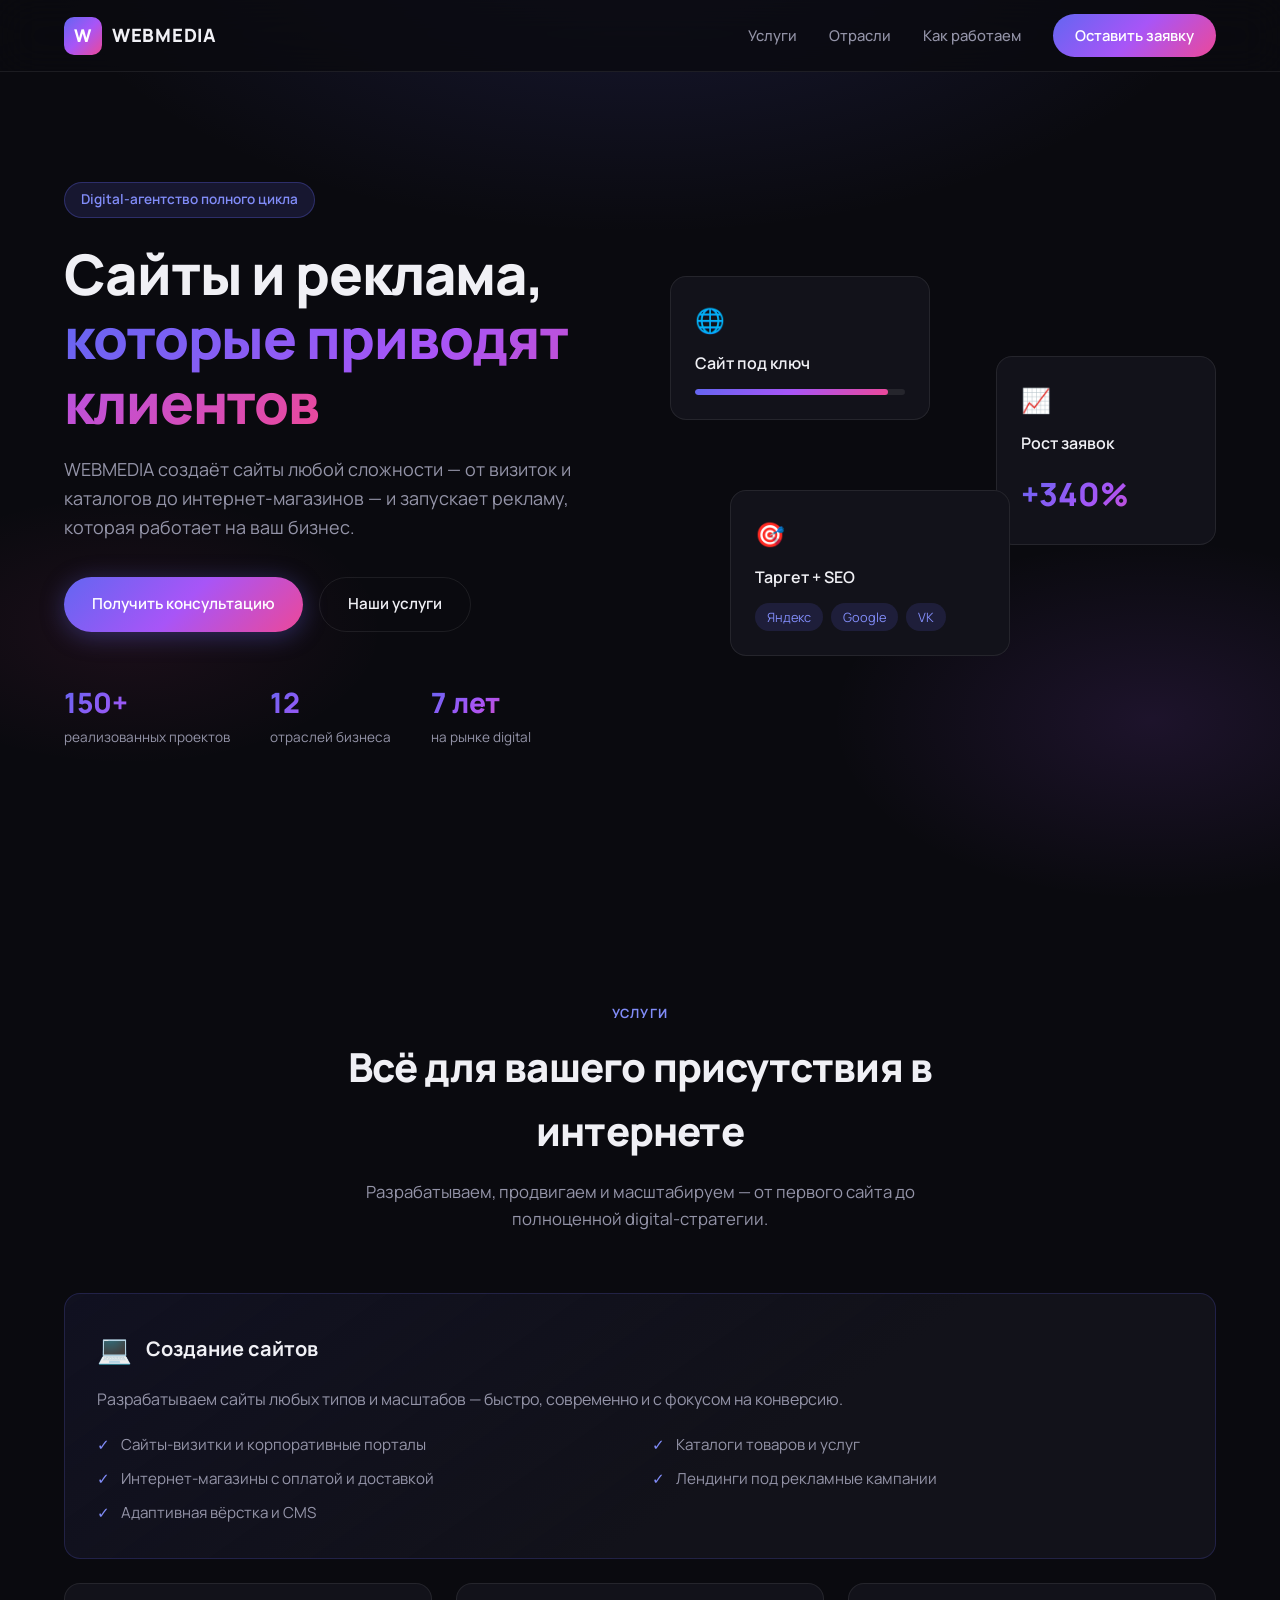
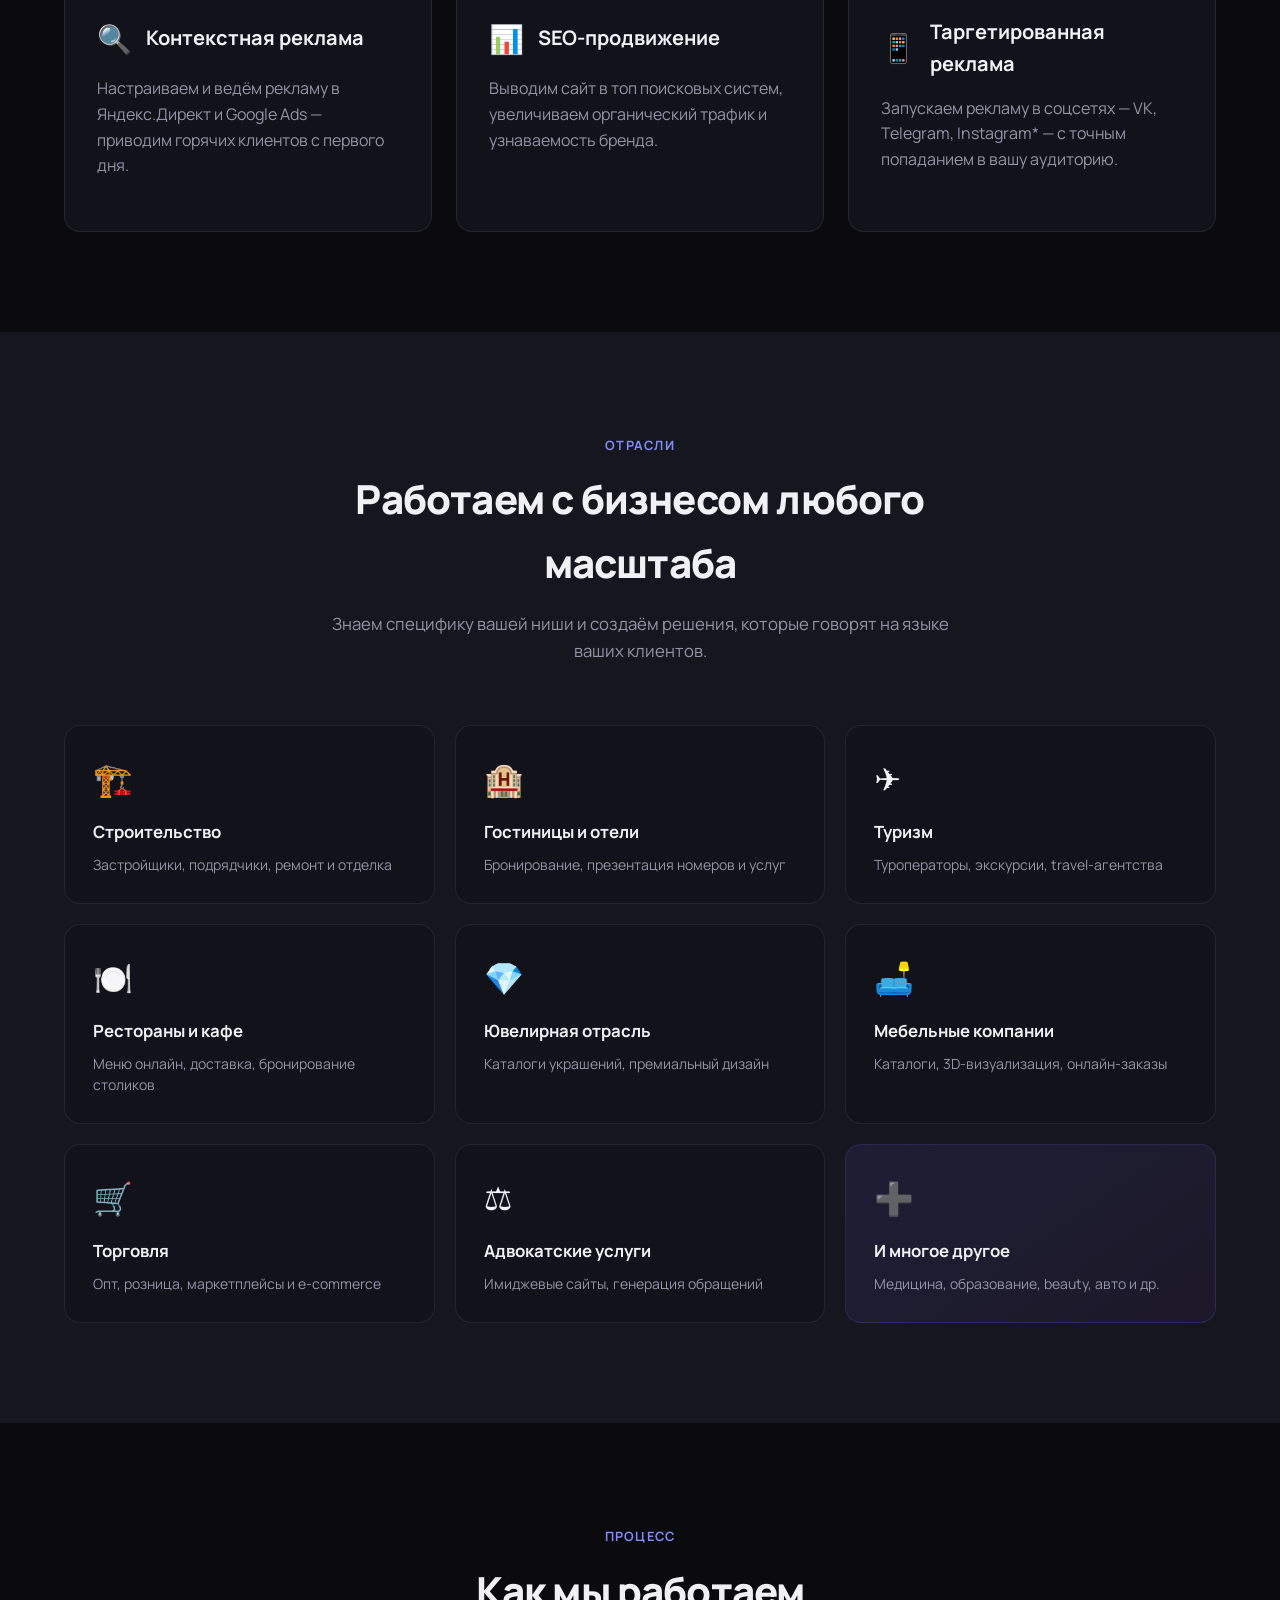
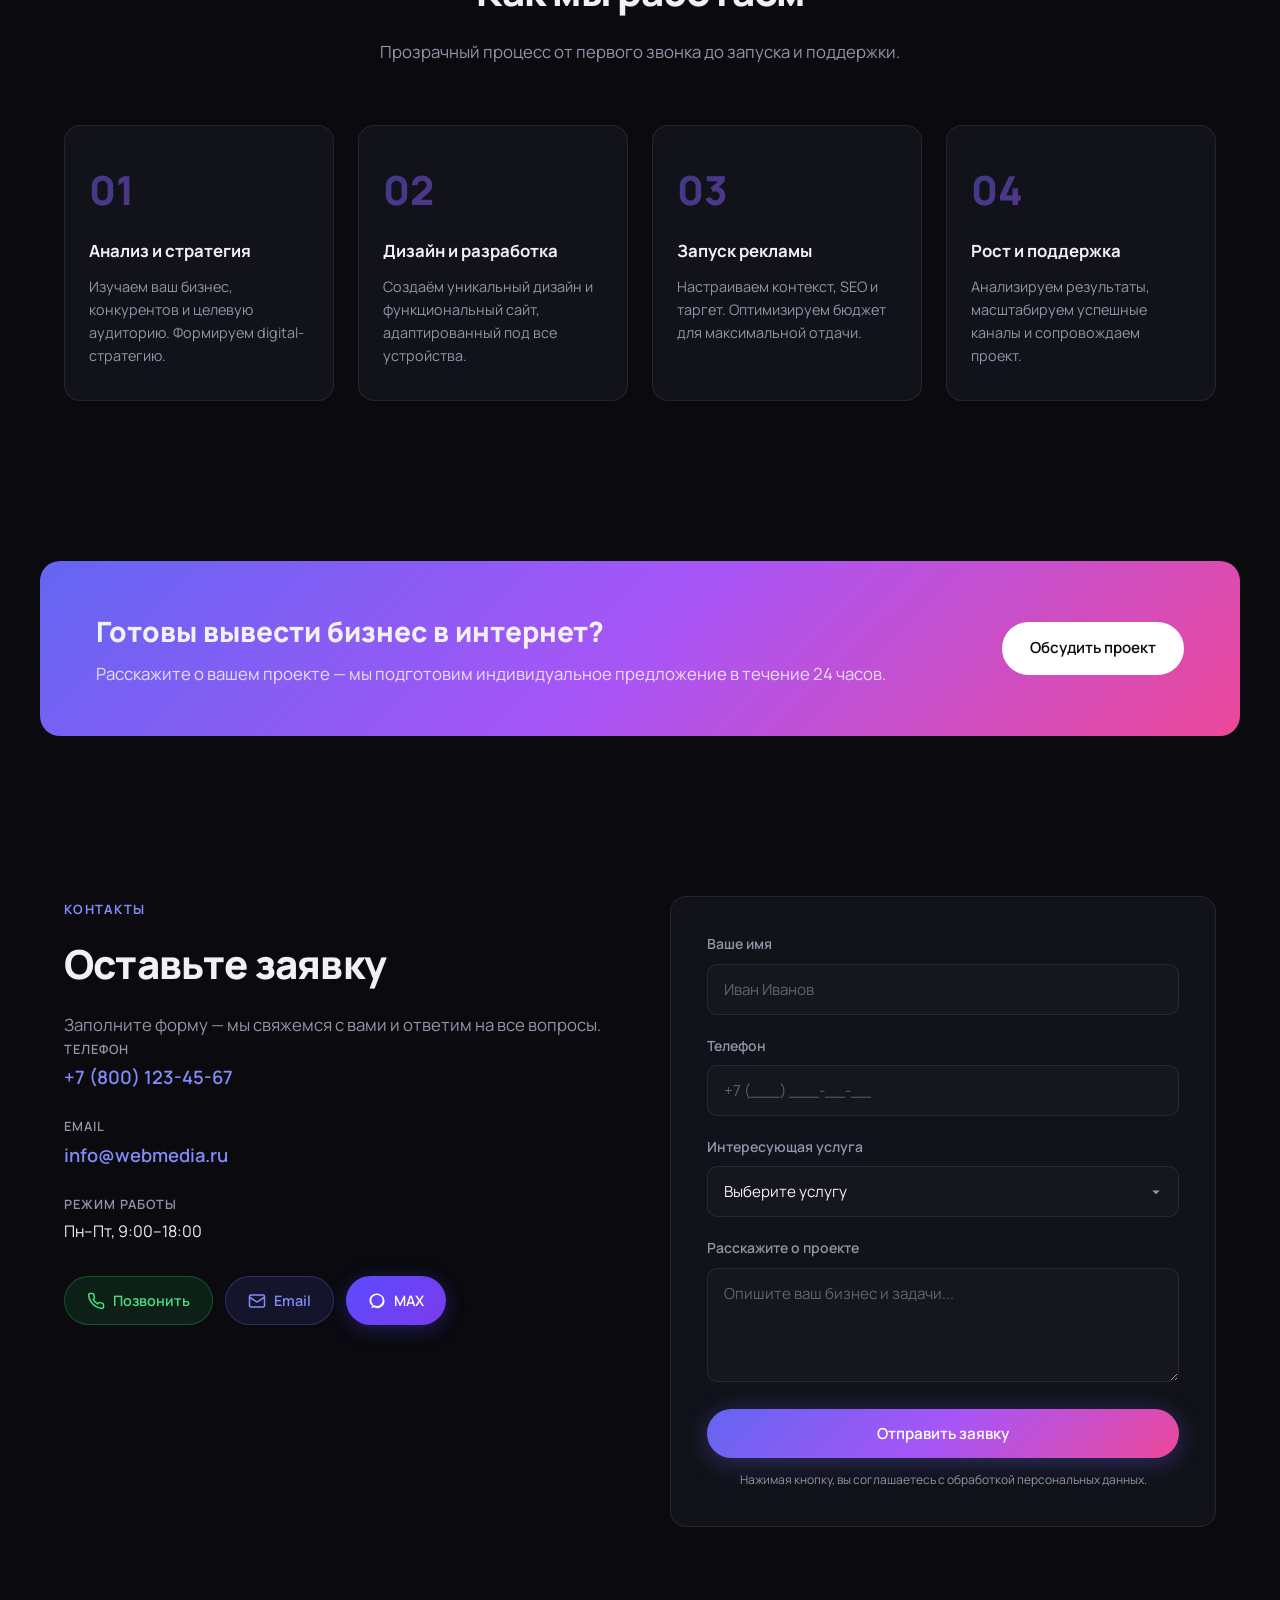
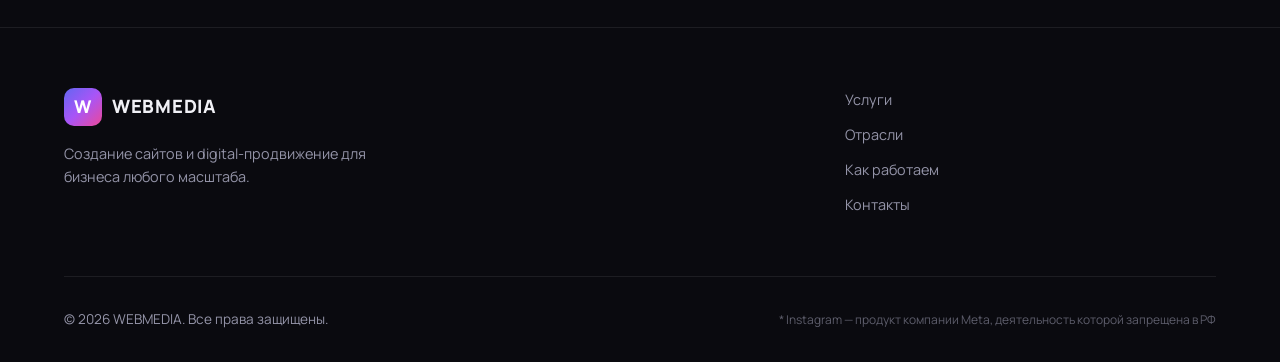
==== index.html @ e0307b91 "в разделе услуги изменила расстановку блоков, в контактах добавила кнопки позвонить и email" ====
<!DOCTYPE html>
<html lang="ru">
<head>
  <meta charset="UTF-8">
  <meta name="viewport" content="width=device-width, initial-scale=1.0">
  <meta name="description" content="WEBMEDIA — создание сайтов любой сложности и комплексное продвижение бизнеса в интернете. Контекстная реклама, SEO, таргет.">
  <title>WEBMEDIA — Сайты и реклама для вашего бизнеса</title>
  <link rel="preconnect" href="https://fonts.googleapis.com">
  <link rel="preconnect" href="https://fonts.gstatic.com" crossorigin>
  <link href="https://fonts.googleapis.com/css2?family=Manrope:wght@400;500;600;700;800&display=swap" rel="stylesheet">
  <link rel="stylesheet" href="styles.css">
</head>
<body>
  <header class="header" id="header">
    <div class="container header__inner">
      <a href="#" class="logo">
        <span class="logo__mark">W</span>
        <span class="logo__text">WEBMEDIA</span>
      </a>
      <nav class="nav" id="nav">
        <a href="#services" class="nav__link">Услуги</a>
        <a href="#industries" class="nav__link">Отрасли</a>
        <a href="#process" class="nav__link">Как работаем</a>
        <a href="#contact" class="nav__link nav__link--cta">Оставить заявку</a>
      </nav>
      <button class="burger" id="burger" aria-label="Открыть меню">
        <span></span>
        <span></span>
        <span></span>
      </button>
    </div>
  </header>

  <main>
    <section class="hero">
      <div class="hero__bg"></div>
      <div class="container hero__inner">
        <div class="hero__content">
          <p class="hero__badge">Digital-агентство полного цикла</p>
          <h1 class="hero__title">
            Сайты и реклама,<br>
            <span class="gradient-text">которые приводят клиентов</span>
          </h1>
          <p class="hero__desc">
            WEBMEDIA создаёт сайты любой сложности — от визиток и каталогов до интернет-магазинов — 
            и запускает рекламу, которая работает на ваш бизнес.
          </p>
          <div class="hero__actions">
            <a href="#contact" class="btn btn--primary">Получить консультацию</a>
            <a href="#services" class="btn btn--ghost">Наши услуги</a>
          </div>
          <div class="hero__stats">
            <div class="stat">
              <span class="stat__num">150+</span>
              <span class="stat__label">реализованных проектов</span>
            </div>
            <div class="stat">
              <span class="stat__num">12</span>
              <span class="stat__label">отраслей бизнеса</span>
            </div>
            <div class="stat">
              <span class="stat__num">7 лет</span>
              <span class="stat__label">на рынке digital</span>
            </div>
          </div>
        </div>
        <div class="hero__visual">
          <div class="hero-card hero-card--1">
            <div class="hero-card__icon">🌐</div>
            <div class="hero-card__title">Сайт под ключ</div>
            <div class="hero-card__bar"><span style="width: 92%"></span></div>
          </div>
          <div class="hero-card hero-card--2">
            <div class="hero-card__icon">📈</div>
            <div class="hero-card__title">Рост заявок</div>
            <div class="hero-card__value">+340%</div>
          </div>
          <div class="hero-card hero-card--3">
            <div class="hero-card__icon">🎯</div>
            <div class="hero-card__title">Таргет + SEO</div>
            <div class="hero-card__tags">
              <span>Яндекс</span>
              <span>Google</span>
              <span>VK</span>
            </div>
          </div>
        </div>
      </div>
    </section>

    <section class="section" id="services">
      <div class="container">
        <div class="section__head">
          <span class="section__tag">Услуги</span>
          <h2 class="section__title">Всё для вашего присутствия в интернете</h2>
          <p class="section__desc">Разрабатываем, продвигаем и масштабируем — от первого сайта до полноценной digital-стратегии.</p>
        </div>

        <div class="services-grid">
          <article class="service-card service-card--featured">
            <div class="service-card__header">
              <span class="service-card__icon">💻</span>
              <h3 class="service-card__title">Создание сайтов</h3>
            </div>
            <p class="service-card__desc">Разрабатываем сайты любых типов и масштабов — быстро, современно и с фокусом на конверсию.</p>
            <ul class="service-card__list">
              <li>Сайты-визитки и корпоративные порталы</li>
              <li>Каталоги товаров и услуг</li>
              <li>Интернет-магазины с оплатой и доставкой</li>
              <li>Лендинги под рекламные кампании</li>
              <li>Адаптивная вёрстка и CMS</li>
            </ul>
          </article>

          <div class="services-row">
            <article class="service-card">
              <div class="service-card__header">
                <span class="service-card__icon">🔍</span>
                <h3 class="service-card__title">Контекстная реклама</h3>
              </div>
              <p class="service-card__desc">Настраиваем и ведём рекламу в Яндекс.Директ и Google Ads — приводим горячих клиентов с первого дня.</p>
            </article>

            <article class="service-card">
              <div class="service-card__header">
                <span class="service-card__icon">📊</span>
                <h3 class="service-card__title">SEO-продвижение</h3>
              </div>
              <p class="service-card__desc">Выводим сайт в топ поисковых систем, увеличиваем органический трафик и узнаваемость бренда.</p>
            </article>

            <article class="service-card">
              <div class="service-card__header">
                <span class="service-card__icon">📱</span>
                <h3 class="service-card__title">Таргетированная реклама</h3>
              </div>
              <p class="service-card__desc">Запускаем рекламу в соцсетях — VK, Telegram, Instagram* — с точным попаданием в вашу аудиторию.</p>
            </article>
          </div>
        </div>
      </div>
    </section>

    <section class="section section--dark" id="industries">
      <div class="container">
        <div class="section__head">
          <span class="section__tag">Отрасли</span>
          <h2 class="section__title">Работаем с бизнесом любого масштаба</h2>
          <p class="section__desc">Знаем специфику вашей ниши и создаём решения, которые говорят на языке ваших клиентов.</p>
        </div>

        <div class="industries-grid">
          <div class="industry-card">
            <span class="industry-card__icon">🏗️</span>
            <h3>Строительство</h3>
            <p>Застройщики, подрядчики, ремонт и отделка</p>
          </div>
          <div class="industry-card">
            <span class="industry-card__icon">🏨</span>
            <h3>Гостиницы и отели</h3>
            <p>Бронирование, презентация номеров и услуг</p>
          </div>
          <div class="industry-card">
            <span class="industry-card__icon">✈️</span>
            <h3>Туризм</h3>
            <p>Туроператоры, экскурсии, travel-агентства</p>
          </div>
          <div class="industry-card">
            <span class="industry-card__icon">🍽️</span>
            <h3>Рестораны и кафе</h3>
            <p>Меню онлайн, доставка, бронирование столиков</p>
          </div>
          <div class="industry-card">
            <span class="industry-card__icon">💎</span>
            <h3>Ювелирная отрасль</h3>
            <p>Каталоги украшений, премиальный дизайн</p>
          </div>
          <div class="industry-card">
            <span class="industry-card__icon">🛋️</span>
            <h3>Мебельные компании</h3>
            <p>Каталоги, 3D-визуализация, онлайн-заказы</p>
          </div>
          <div class="industry-card">
            <span class="industry-card__icon">🛒</span>
            <h3>Торговля</h3>
            <p>Опт, розница, маркетплейсы и e-commerce</p>
          </div>
          <div class="industry-card">
            <span class="industry-card__icon">⚖️</span>
            <h3>Адвокатские услуги</h3>
            <p>Имиджевые сайты, генерация обращений</p>
          </div>
          <div class="industry-card industry-card--more">
            <span class="industry-card__icon">➕</span>
            <h3>И многое другое</h3>
            <p>Медицина, образование, beauty, авто и др.</p>
          </div>
        </div>
      </div>
    </section>

    <section class="section" id="process">
      <div class="container">
        <div class="section__head">
          <span class="section__tag">Процесс</span>
          <h2 class="section__title">Как мы работаем</h2>
          <p class="section__desc">Прозрачный процесс от первого звонка до запуска и поддержки.</p>
        </div>

        <div class="process-steps">
          <div class="process-step">
            <div class="process-step__num">01</div>
            <h3>Анализ и стратегия</h3>
            <p>Изучаем ваш бизнес, конкурентов и целевую аудиторию. Формируем digital-стратегию.</p>
          </div>
          <div class="process-step">
            <div class="process-step__num">02</div>
            <h3>Дизайн и разработка</h3>
            <p>Создаём уникальный дизайн и функциональный сайт, адаптированный под все устройства.</p>
          </div>
          <div class="process-step">
            <div class="process-step__num">03</div>
            <h3>Запуск рекламы</h3>
            <p>Настраиваем контекст, SEO и таргет. Оптимизируем бюджет для максимальной отдачи.</p>
          </div>
          <div class="process-step">
            <div class="process-step__num">04</div>
            <h3>Рост и поддержка</h3>
            <p>Анализируем результаты, масштабируем успешные каналы и сопровождаем проект.</p>
          </div>
        </div>
      </div>
    </section>

    <section class="section section--accent">
      <div class="container cta-block">
        <div class="cta-block__content">
          <h2>Готовы вывести бизнес в интернет?</h2>
          <p>Расскажите о вашем проекте — мы подготовим индивидуальное предложение в течение 24 часов.</p>
        </div>
        <a href="#contact" class="btn btn--white">Обсудить проект</a>
      </div>
    </section>

    <section class="section" id="contact">
      <div class="container contact-grid">
        <div class="contact-info">
          <span class="section__tag">Контакты</span>
          <h2 class="section__title">Оставьте заявку</h2>
          <p class="section__desc">Заполните форму — мы свяжемся с вами и ответим на все вопросы.</p>

          <div class="contact-details">
            <div class="contact-detail">
              <span class="contact-detail__label">Телефон</span>
              <a href="tel:+78001234567">+7 (800) 123-45-67</a>
            </div>
            <div class="contact-detail">
              <span class="contact-detail__label">Email</span>
              <a href="mailto:info@webmedia.ru">info@webmedia.ru</a>
            </div>
            <div class="contact-detail">
              <span class="contact-detail__label">Режим работы</span>
              <span>Пн–Пт, 9:00–18:00</span>
            </div>
          </div>

          <div class="contact-actions">
            <a href="tel:+78001234567" class="btn btn--contact btn--phone">
              <svg viewBox="0 0 24 24" fill="none" stroke="currentColor" stroke-width="2" aria-hidden="true">
                <path d="M22 16.92v3a2 2 0 0 1-2.18 2 19.79 19.79 0 0 1-8.63-3.07 19.5 19.5 0 0 1-6-6 19.79 19.79 0 0 1-3.07-8.67A2 2 0 0 1 4.11 2h3a2 2 0 0 1 2 1.72c.127.96.361 1.903.7 2.81a2 2 0 0 1-.45 2.11L8.09 9.91a16 16 0 0 0 6 6l1.27-1.27a2 2 0 0 1 2.11-.45c.907.339 1.85.573 2.81.7A2 2 0 0 1 22 16.92z"/>
              </svg>
              Позвонить
            </a>
            <a href="mailto:info@webmedia.ru" class="btn btn--contact btn--email">
              <svg viewBox="0 0 24 24" fill="none" stroke="currentColor" stroke-width="2" aria-hidden="true">
                <rect x="2" y="4" width="20" height="16" rx="2"/>
                <path d="m22 7-8.97 5.7a1.94 1.94 0 0 1-2.06 0L2 7"/>
              </svg>
              Email
            </a>
            <a href="https://max.ru/webmedia" class="btn btn--contact btn--max" target="_blank" rel="noopener noreferrer">
              <svg viewBox="0 0 24 24" fill="currentColor" aria-hidden="true">
                <path d="M12 2C6.48 2 2 6.15 2 11.25c0 2.85 1.44 5.4 3.72 7.05L4.5 21.5l3.6-1.05C9.36 21.15 10.65 21.5 12 21.5c5.52 0 10-4.15 10-9.25S17.52 2 12 2zm0 16.5c-1.2 0-2.37-.3-3.42-.87l-.24-.14-2.13.62.57-2.08-.16-.24C5.1 14.7 4.5 13.02 4.5 11.25 4.5 7.14 7.86 4 12 4s7.5 3.14 7.5 7.25S16.14 18.5 12 18.5z"/>
              </svg>
              MAX
            </a>
          </div>
        </div>

        <form class="contact-form" id="contactForm">
          <div class="form-group">
            <label for="name">Ваше имя</label>
            <input type="text" id="name" name="name" placeholder="Иван Иванов" required>
          </div>
          <div class="form-group">
            <label for="phone">Телефон</label>
            <input type="tel" id="phone" name="phone" placeholder="+7 (___) ___-__-__" required>
          </div>
          <div class="form-group">
            <label for="service">Интересующая услуга</label>
            <select id="service" name="service">
              <option value="">Выберите услугу</option>
              <option value="site">Создание сайта</option>
              <option value="context">Контекстная реклама</option>
              <option value="seo">SEO-продвижение</option>
              <option value="target">Таргетированная реклама</option>
              <option value="complex">Комплексное продвижение</option>
            </select>
          </div>
          <div class="form-group">
            <label for="message">Расскажите о проекте</label>
            <textarea id="message" name="message" rows="4" placeholder="Опишите ваш бизнес и задачи..."></textarea>
          </div>
          <button type="submit" class="btn btn--primary btn--full">Отправить заявку</button>
          <p class="form-note">Нажимая кнопку, вы соглашаетесь с обработкой персональных данных.</p>
        </form>
      </div>
    </section>
  </main>

  <footer class="footer">
    <div class="container footer__inner">
      <div class="footer__brand">
        <a href="#" class="logo">
          <span class="logo__mark">W</span>
          <span class="logo__text">WEBMEDIA</span>
        </a>
        <p>Создание сайтов и digital-продвижение для бизнеса любого масштаба.</p>
      </div>
      <div class="footer__links">
        <a href="#services">Услуги</a>
        <a href="#industries">Отрасли</a>
        <a href="#process">Как работаем</a>
        <a href="#contact">Контакты</a>
      </div>
      <div class="footer__bottom">
        <p>&copy; 2026 WEBMEDIA. Все права защищены.</p>
        <p class="footer__note">* Instagram — продукт компании Meta, деятельность которой запрещена в РФ</p>
      </div>
    </div>
  </footer>

  <div class="toast" id="toast">Заявка отправлена! Мы свяжемся с вами в ближайшее время.</div>

  <script src="script.js"></script>
</body>
</html>
---- styles.css ----
*,
*::before,
*::after {
  box-sizing: border-box;
  margin: 0;
  padding: 0;
}

:root {
  --bg: #0a0a0f;
  --bg-card: #12121a;
  --bg-card-hover: #1a1a26;
  --surface: #16161f;
  --border: rgba(255, 255, 255, 0.08);
  --text: #f0f0f5;
  --text-muted: #9494a8;
  --accent: #6366f1;
  --accent-light: #818cf8;
  --accent-glow: rgba(99, 102, 241, 0.35);
  --gradient: linear-gradient(135deg, #6366f1 0%, #a855f7 50%, #ec4899 100%);
  --radius: 16px;
  --radius-sm: 10px;
  --header-h: 72px;
  --transition: 0.3s cubic-bezier(0.4, 0, 0.2, 1);
}

html {
  scroll-behavior: smooth;
}

body {
  font-family: 'Manrope', system-ui, sans-serif;
  background: var(--bg);
  color: var(--text);
  line-height: 1.6;
  overflow-x: hidden;
}

.container {
  max-width: 1200px;
  margin: 0 auto;
  padding: 0 24px;
}

a {
  color: inherit;
  text-decoration: none;
}

/* Header */
.header {
  position: fixed;
  top: 0;
  left: 0;
  right: 0;
  z-index: 100;
  height: var(--header-h);
  background: rgba(10, 10, 15, 0.8);
  backdrop-filter: blur(20px);
  border-bottom: 1px solid var(--border);
  transition: var(--transition);
}

.header--scrolled {
  background: rgba(10, 10, 15, 0.95);
  box-shadow: 0 4px 30px rgba(0, 0, 0, 0.3);
}

.header__inner {
  display: flex;
  align-items: center;
  justify-content: space-between;
  height: 100%;
}

.logo {
  display: flex;
  align-items: center;
  gap: 10px;
  font-weight: 800;
  font-size: 1.15rem;
  letter-spacing: 0.04em;
}

.logo__mark {
  display: flex;
  align-items: center;
  justify-content: center;
  width: 38px;
  height: 38px;
  background: var(--gradient);
  border-radius: 10px;
  font-size: 1.1rem;
  color: #fff;
}

.nav {
  display: flex;
  align-items: center;
  gap: 32px;
}

.nav__link {
  font-size: 0.925rem;
  font-weight: 500;
  color: var(--text-muted);
  transition: color var(--transition);
}

.nav__link:hover {
  color: var(--text);
}

.nav__link--cta {
  padding: 10px 22px;
  background: var(--gradient);
  border-radius: 50px;
  color: #fff !important;
  font-weight: 600;
}

.nav__link--cta:hover {
  opacity: 0.9;
  transform: translateY(-1px);
}

.burger {
  display: none;
  flex-direction: column;
  gap: 5px;
  background: none;
  border: none;
  cursor: pointer;
  padding: 4px;
}

.burger span {
  display: block;
  width: 24px;
  height: 2px;
  background: var(--text);
  border-radius: 2px;
  transition: var(--transition);
}

.burger.active span:nth-child(1) {
  transform: rotate(45deg) translate(5px, 5px);
}

.burger.active span:nth-child(2) {
  opacity: 0;
}

.burger.active span:nth-child(3) {
  transform: rotate(-45deg) translate(5px, -5px);
}

/* Hero */
.hero {
  position: relative;
  min-height: 100vh;
  display: flex;
  align-items: center;
  padding: calc(var(--header-h) + 40px) 0 80px;
  overflow: hidden;
}

.hero__bg {
  position: absolute;
  inset: 0;
  background:
    radial-gradient(ellipse 80% 60% at 50% -10%, rgba(99, 102, 241, 0.18) 0%, transparent 60%),
    radial-gradient(ellipse 50% 40% at 90% 80%, rgba(168, 85, 247, 0.12) 0%, transparent 50%),
    radial-gradient(ellipse 40% 30% at 10% 70%, rgba(236, 72, 153, 0.08) 0%, transparent 50%);
  pointer-events: none;
}

.hero__inner {
  position: relative;
  display: grid;
  grid-template-columns: 1fr 1fr;
  gap: 60px;
  align-items: center;
}

.hero__badge {
  display: inline-block;
  padding: 6px 16px;
  background: rgba(99, 102, 241, 0.15);
  border: 1px solid rgba(99, 102, 241, 0.3);
  border-radius: 50px;
  font-size: 0.85rem;
  font-weight: 600;
  color: var(--accent-light);
  margin-bottom: 24px;
}

.hero__title {
  font-size: clamp(2.2rem, 5vw, 3.5rem);
  font-weight: 800;
  line-height: 1.15;
  letter-spacing: -0.02em;
  margin-bottom: 20px;
}

.gradient-text {
  background: var(--gradient);
  -webkit-background-clip: text;
  -webkit-text-fill-color: transparent;
  background-clip: text;
}

.hero__desc {
  font-size: 1.125rem;
  color: var(--text-muted);
  max-width: 520px;
  margin-bottom: 36px;
}

.hero__actions {
  display: flex;
  gap: 16px;
  flex-wrap: wrap;
  margin-bottom: 48px;
}

.btn {
  display: inline-flex;
  align-items: center;
  justify-content: center;
  padding: 14px 28px;
  border-radius: 50px;
  font-family: inherit;
  font-size: 0.95rem;
  font-weight: 600;
  cursor: pointer;
  border: none;
  transition: var(--transition);
}

.btn--primary {
  background: var(--gradient);
  color: #fff;
  box-shadow: 0 4px 24px var(--accent-glow);
}

.btn--primary:hover {
  transform: translateY(-2px);
  box-shadow: 0 8px 32px var(--accent-glow);
}

.btn--ghost {
  background: transparent;
  color: var(--text);
  border: 1px solid var(--border);
}

.btn--ghost:hover {
  background: rgba(255, 255, 255, 0.05);
  border-color: rgba(255, 255, 255, 0.15);
}

.btn--white {
  background: #fff;
  color: var(--bg);
}

.btn--white:hover {
  transform: translateY(-2px);
  box-shadow: 0 8px 24px rgba(255, 255, 255, 0.2);
}

.btn--full {
  width: 100%;
}

.hero__stats {
  display: flex;
  gap: 40px;
  flex-wrap: wrap;
}

.stat__num {
  display: block;
  font-size: 1.75rem;
  font-weight: 800;
  background: var(--gradient);
  -webkit-background-clip: text;
  -webkit-text-fill-color: transparent;
  background-clip: text;
}

.stat__label {
  font-size: 0.85rem;
  color: var(--text-muted);
}

/* Hero visual cards */
.hero__visual {
  position: relative;
  height: 420px;
}

.hero-card {
  position: absolute;
  background: var(--bg-card);
  border: 1px solid var(--border);
  border-radius: var(--radius);
  padding: 24px;
  backdrop-filter: blur(10px);
  animation: float 6s ease-in-out infinite;
}

.hero-card--1 {
  top: 20px;
  left: 0;
  width: 260px;
  animation-delay: 0s;
}

.hero-card--2 {
  top: 100px;
  right: 0;
  width: 220px;
  animation-delay: -2s;
}

.hero-card--3 {
  bottom: 20px;
  left: 60px;
  width: 280px;
  animation-delay: -4s;
}

@keyframes float {
  0%, 100% { transform: translateY(0); }
  50% { transform: translateY(-12px); }
}

.hero-card__icon {
  font-size: 1.5rem;
  margin-bottom: 12px;
}

.hero-card__title {
  font-weight: 600;
  margin-bottom: 12px;
}

.hero-card__bar {
  height: 6px;
  background: rgba(255, 255, 255, 0.08);
  border-radius: 3px;
  overflow: hidden;
}

.hero-card__bar span {
  display: block;
  height: 100%;
  background: var(--gradient);
  border-radius: 3px;
}

.hero-card__value {
  font-size: 2rem;
  font-weight: 800;
  background: var(--gradient);
  -webkit-background-clip: text;
  -webkit-text-fill-color: transparent;
  background-clip: text;
}

.hero-card__tags {
  display: flex;
  gap: 8px;
  flex-wrap: wrap;
}

.hero-card__tags span {
  padding: 4px 12px;
  background: rgba(99, 102, 241, 0.15);
  border-radius: 50px;
  font-size: 0.8rem;
  color: var(--accent-light);
}

/* Sections */
.section {
  padding: 100px 0;
}

.section--dark {
  background: var(--surface);
}

.section--accent {
  padding: 60px 0;
}

.section__head {
  text-align: center;
  max-width: 640px;
  margin: 0 auto 60px;
}

.section__tag {
  display: inline-block;
  font-size: 0.8rem;
  font-weight: 700;
  text-transform: uppercase;
  letter-spacing: 0.1em;
  color: var(--accent-light);
  margin-bottom: 12px;
}

.section__title {
  font-size: clamp(1.75rem, 3.5vw, 2.5rem);
  font-weight: 800;
  letter-spacing: -0.02em;
  margin-bottom: 16px;
}

.section__desc {
  color: var(--text-muted);
  font-size: 1.05rem;
}

/* Services */
.services-grid {
  display: flex;
  flex-direction: column;
  gap: 24px;
}

.services-row {
  display: grid;
  grid-template-columns: repeat(3, 1fr);
  gap: 24px;
}

.service-card {
  background: var(--bg-card);
  border: 1px solid var(--border);
  border-radius: var(--radius);
  padding: 32px;
  transition: var(--transition);
}

.service-card:hover {
  border-color: rgba(99, 102, 241, 0.3);
  transform: translateY(-4px);
  box-shadow: 0 12px 40px rgba(0, 0, 0, 0.3);
}

.service-card--featured {
  background: linear-gradient(145deg, rgba(99, 102, 241, 0.08) 0%, var(--bg-card) 60%);
  border-color: rgba(99, 102, 241, 0.2);
}

.service-card--featured .service-card__list {
  display: grid;
  grid-template-columns: repeat(2, 1fr);
  gap: 10px 24px;
}

.service-card__header {
  display: flex;
  align-items: center;
  gap: 14px;
  margin-bottom: 16px;
}

.service-card__icon {
  font-size: 1.75rem;
}

.service-card__title {
  font-size: 1.25rem;
  font-weight: 700;
}

.service-card__desc {
  color: var(--text-muted);
  margin-bottom: 20px;
}

.service-card__list {
  list-style: none;
  display: flex;
  flex-direction: column;
  gap: 10px;
}

.service-card__list li {
  position: relative;
  padding-left: 24px;
  color: var(--text-muted);
  font-size: 0.95rem;
}

.service-card__list li::before {
  content: '✓';
  position: absolute;
  left: 0;
  color: var(--accent-light);
  font-weight: 700;
}

/* Industries */
.industries-grid {
  display: grid;
  grid-template-columns: repeat(3, 1fr);
  gap: 20px;
}

.industry-card {
  background: var(--bg-card);
  border: 1px solid var(--border);
  border-radius: var(--radius);
  padding: 28px;
  transition: var(--transition);
}

.industry-card:hover {
  background: var(--bg-card-hover);
  border-color: rgba(99, 102, 241, 0.25);
  transform: translateY(-3px);
}

.industry-card__icon {
  font-size: 2rem;
  display: block;
  margin-bottom: 14px;
}

.industry-card h3 {
  font-size: 1.05rem;
  font-weight: 700;
  margin-bottom: 8px;
}

.industry-card p {
  font-size: 0.875rem;
  color: var(--text-muted);
  line-height: 1.5;
}

.industry-card--more {
  background: linear-gradient(145deg, rgba(99, 102, 241, 0.1), rgba(168, 85, 247, 0.05));
  border-color: rgba(99, 102, 241, 0.2);
}

/* Process */
.process-steps {
  display: grid;
  grid-template-columns: repeat(4, 1fr);
  gap: 24px;
}

.process-step {
  position: relative;
  padding: 32px 24px;
  background: var(--bg-card);
  border: 1px solid var(--border);
  border-radius: var(--radius);
  transition: var(--transition);
}

.process-step:hover {
  border-color: rgba(99, 102, 241, 0.3);
}

.process-step__num {
  font-size: 2.5rem;
  font-weight: 800;
  background: var(--gradient);
  -webkit-background-clip: text;
  -webkit-text-fill-color: transparent;
  background-clip: text;
  opacity: 0.5;
  margin-bottom: 16px;
}

.process-step h3 {
  font-size: 1.05rem;
  font-weight: 700;
  margin-bottom: 10px;
}

.process-step p {
  font-size: 0.9rem;
  color: var(--text-muted);
}

/* CTA block */
.cta-block {
  display: flex;
  align-items: center;
  justify-content: space-between;
  gap: 32px;
  padding: 48px 56px;
  background: var(--gradient);
  border-radius: calc(var(--radius) + 4px);
}

.cta-block h2 {
  font-size: 1.75rem;
  font-weight: 800;
  margin-bottom: 8px;
}

.cta-block p {
  opacity: 0.9;
  font-size: 1.05rem;
}

/* Contact */
.contact-grid {
  display: grid;
  grid-template-columns: 1fr 1fr;
  gap: 60px;
  align-items: start;
}

.contact-info .section__tag,
.contact-info .section__title,
.contact-info .section__desc {
  text-align: left;
}

.contact-info .section__head {
  margin: 0 0 32px;
  text-align: left;
}

.contact-details {
  display: flex;
  flex-direction: column;
  gap: 24px;
}

.contact-detail__label {
  display: block;
  font-size: 0.8rem;
  font-weight: 600;
  text-transform: uppercase;
  letter-spacing: 0.08em;
  color: var(--text-muted);
  margin-bottom: 4px;
}

.contact-detail a {
  font-size: 1.15rem;
  font-weight: 600;
  color: var(--accent-light);
  transition: color var(--transition);
}

.contact-detail a:hover {
  color: var(--text);
}

.contact-actions {
  display: flex;
  flex-wrap: wrap;
  gap: 12px;
  margin-top: 32px;
}

.btn--contact {
  display: inline-flex;
  align-items: center;
  gap: 8px;
  padding: 12px 22px;
  border-radius: 50px;
  font-weight: 600;
  font-size: 0.9rem;
  transition: var(--transition);
}

.btn--contact svg {
  width: 18px;
  height: 18px;
  flex-shrink: 0;
}

.btn--phone {
  background: rgba(34, 197, 94, 0.12);
  color: #4ade80;
  border: 1px solid rgba(34, 197, 94, 0.3);
}

.btn--phone:hover {
  background: rgba(34, 197, 94, 0.2);
  transform: translateY(-2px);
}

.btn--email {
  background: rgba(99, 102, 241, 0.12);
  color: var(--accent-light);
  border: 1px solid rgba(99, 102, 241, 0.3);
}

.btn--email:hover {
  background: rgba(99, 102, 241, 0.2);
  transform: translateY(-2px);
}

.btn--max {
  background: linear-gradient(135deg, #5b4cff 0%, #7c3aed 100%);
  color: #fff;
  box-shadow: 0 4px 20px rgba(91, 76, 255, 0.3);
}

.btn--max:hover {
  transform: translateY(-2px);
  box-shadow: 0 8px 28px rgba(91, 76, 255, 0.4);
}

.contact-form {
  background: var(--bg-card);
  border: 1px solid var(--border);
  border-radius: var(--radius);
  padding: 36px;
}

.form-group {
  margin-bottom: 20px;
}

.form-group label {
  display: block;
  font-size: 0.875rem;
  font-weight: 600;
  margin-bottom: 8px;
  color: var(--text-muted);
}

.form-group input,
.form-group select,
.form-group textarea {
  width: 100%;
  padding: 14px 16px;
  background: var(--surface);
  border: 1px solid var(--border);
  border-radius: var(--radius-sm);
  color: var(--text);
  font-family: inherit;
  font-size: 0.95rem;
  transition: border-color var(--transition);
}

.form-group input:focus,
.form-group select:focus,
.form-group textarea:focus {
  outline: none;
  border-color: var(--accent);
}

.form-group input::placeholder,
.form-group textarea::placeholder {
  color: rgba(148, 148, 168, 0.6);
}

.form-group select {
  cursor: pointer;
  appearance: none;
  background-image: url("data:image/svg+xml,%3Csvg xmlns='http://www.w3.org/2000/svg' width='12' height='12' fill='%239494a8' viewBox='0 0 16 16'%3E%3Cpath d='M8 11L3 6h10l-5 5z'/%3E%3C/svg%3E");
  background-repeat: no-repeat;
  background-position: right 16px center;
}

.form-group textarea {
  resize: vertical;
  min-height: 100px;
}

.form-note {
  margin-top: 12px;
  font-size: 0.75rem;
  color: var(--text-muted);
  text-align: center;
}

/* Footer */
.footer {
  padding: 60px 0 32px;
  border-top: 1px solid var(--border);
}

.footer__inner {
  display: grid;
  grid-template-columns: 2fr 1fr;
  gap: 40px;
}

.footer__brand p {
  margin-top: 16px;
  color: var(--text-muted);
  font-size: 0.9rem;
  max-width: 320px;
}

.footer__links {
  display: flex;
  flex-direction: column;
  gap: 12px;
}

.footer__links a {
  color: var(--text-muted);
  font-size: 0.9rem;
  transition: color var(--transition);
}

.footer__links a:hover {
  color: var(--text);
}

.footer__bottom {
  grid-column: 1 / -1;
  display: flex;
  justify-content: space-between;
  align-items: center;
  flex-wrap: wrap;
  gap: 12px;
  padding-top: 32px;
  border-top: 1px solid var(--border);
  margin-top: 20px;
}

.footer__bottom p {
  font-size: 0.85rem;
  color: var(--text-muted);
}

.footer__note {
  font-size: 0.75rem !important;
  opacity: 0.6;
}

/* Toast */
.toast {
  position: fixed;
  bottom: 32px;
  left: 50%;
  transform: translateX(-50%) translateY(100px);
  padding: 16px 28px;
  background: var(--bg-card);
  border: 1px solid rgba(99, 102, 241, 0.4);
  border-radius: 50px;
  font-size: 0.925rem;
  font-weight: 500;
  box-shadow: 0 8px 32px rgba(0, 0, 0, 0.4);
  opacity: 0;
  transition: all 0.4s cubic-bezier(0.4, 0, 0.2, 1);
  z-index: 200;
  pointer-events: none;
}

.toast.show {
  transform: translateX(-50%) translateY(0);
  opacity: 1;
}

/* Animations on scroll */
.reveal {
  opacity: 0;
  transform: translateY(30px);
  transition: opacity 0.6s ease, transform 0.6s ease;
}

.reveal.visible {
  opacity: 1;
  transform: translateY(0);
}

/* Responsive */
@media (max-width: 1024px) {
  .hero__inner {
    grid-template-columns: 1fr;
    text-align: center;
  }

  .hero__desc {
    margin-left: auto;
    margin-right: auto;
  }

  .hero__actions {
    justify-content: center;
  }

  .hero__stats {
    justify-content: center;
  }

  .hero__visual {
    display: none;
  }

  .services-row {
    grid-template-columns: 1fr;
  }

  .service-card--featured .service-card__list {
    grid-template-columns: 1fr;
  }

  .industries-grid {
    grid-template-columns: repeat(2, 1fr);
  }

  .process-steps {
    grid-template-columns: repeat(2, 1fr);
  }

  .contact-grid {
    grid-template-columns: 1fr;
  }
}

@media (max-width: 768px) {
  .nav {
    position: fixed;
    top: var(--header-h);
    left: 0;
    right: 0;
    flex-direction: column;
    padding: 24px;
    background: rgba(10, 10, 15, 0.98);
    border-bottom: 1px solid var(--border);
    transform: translateY(-120%);
    opacity: 0;
    transition: var(--transition);
    gap: 20px;
  }

  .nav.open {
    transform: translateY(0);
    opacity: 1;
  }

  .burger {
    display: flex;
  }

  .industries-grid {
    grid-template-columns: 1fr;
  }

  .process-steps {
    grid-template-columns: 1fr;
  }

  .cta-block {
    flex-direction: column;
    text-align: center;
    padding: 36px 28px;
  }

  .footer__inner {
    grid-template-columns: 1fr;
  }

  .footer__bottom {
    flex-direction: column;
    text-align: center;
  }

  .section {
    padding: 72px 0;
  }
}
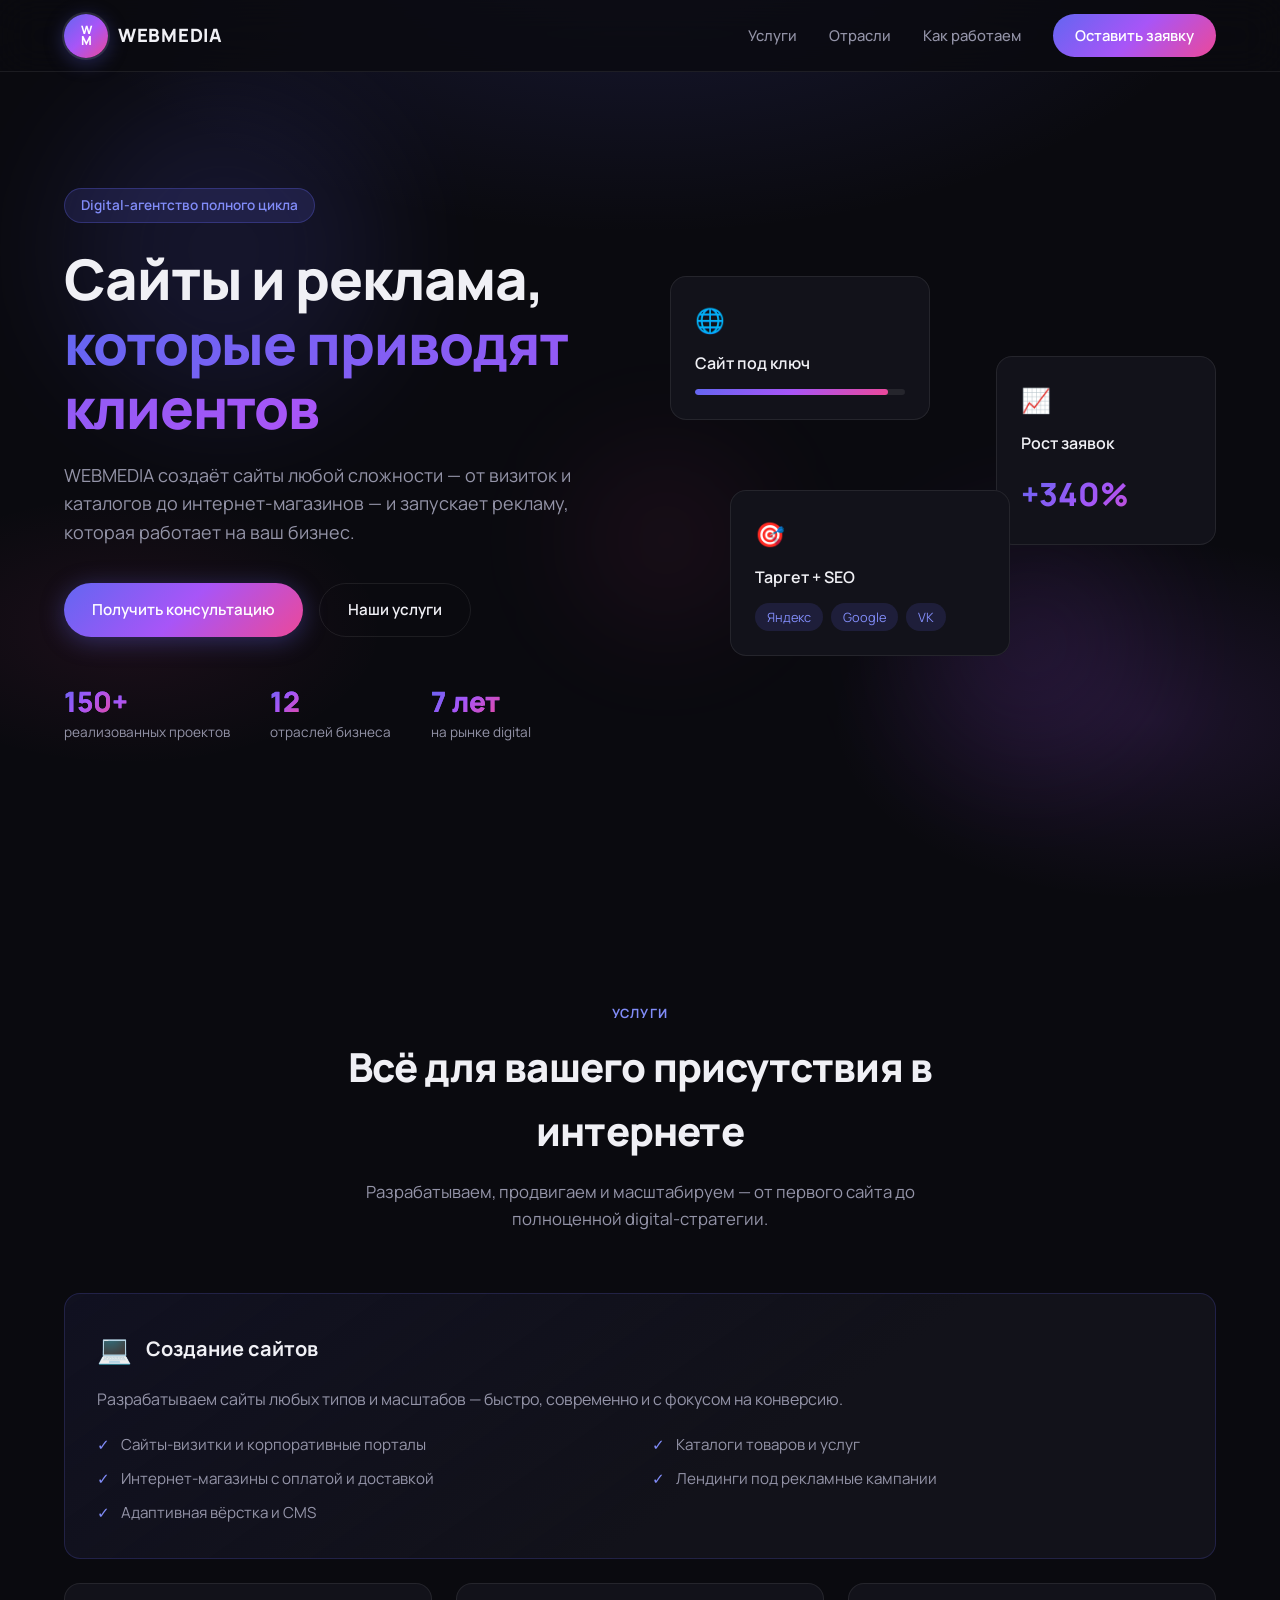
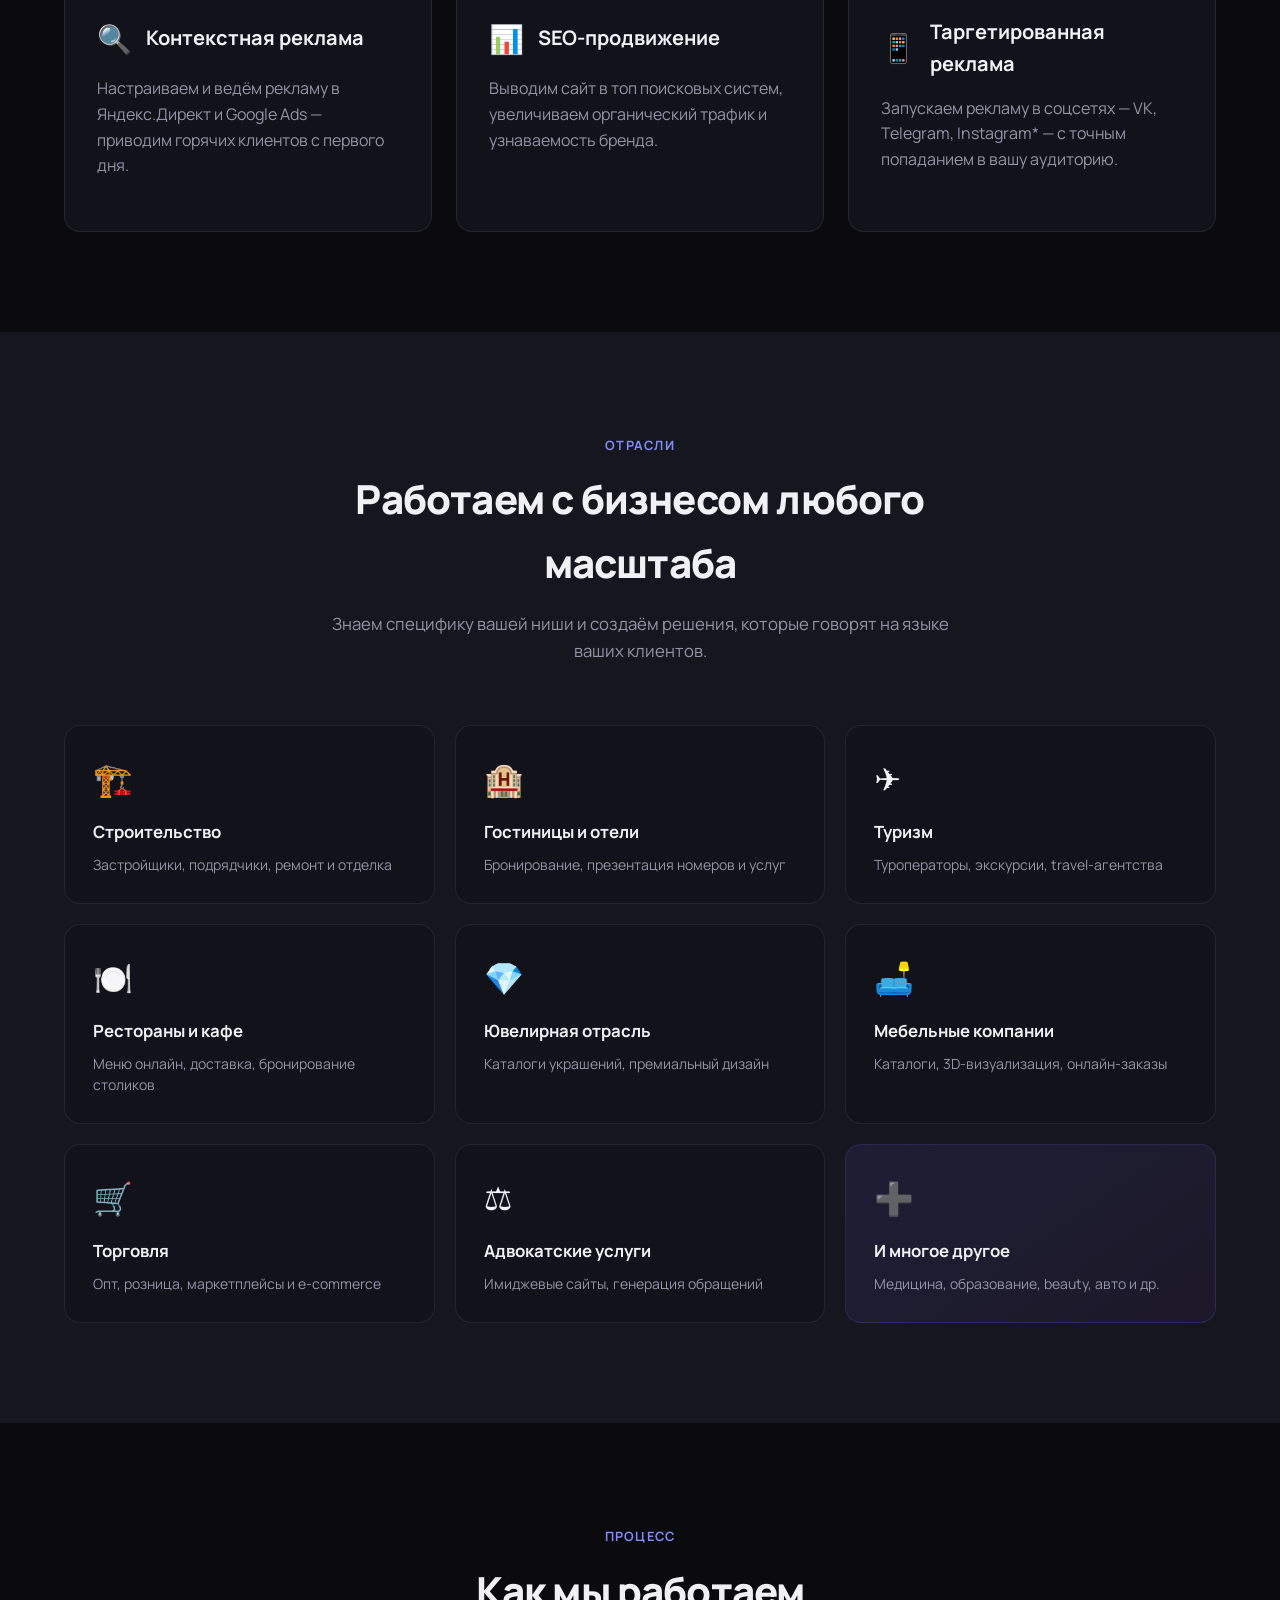
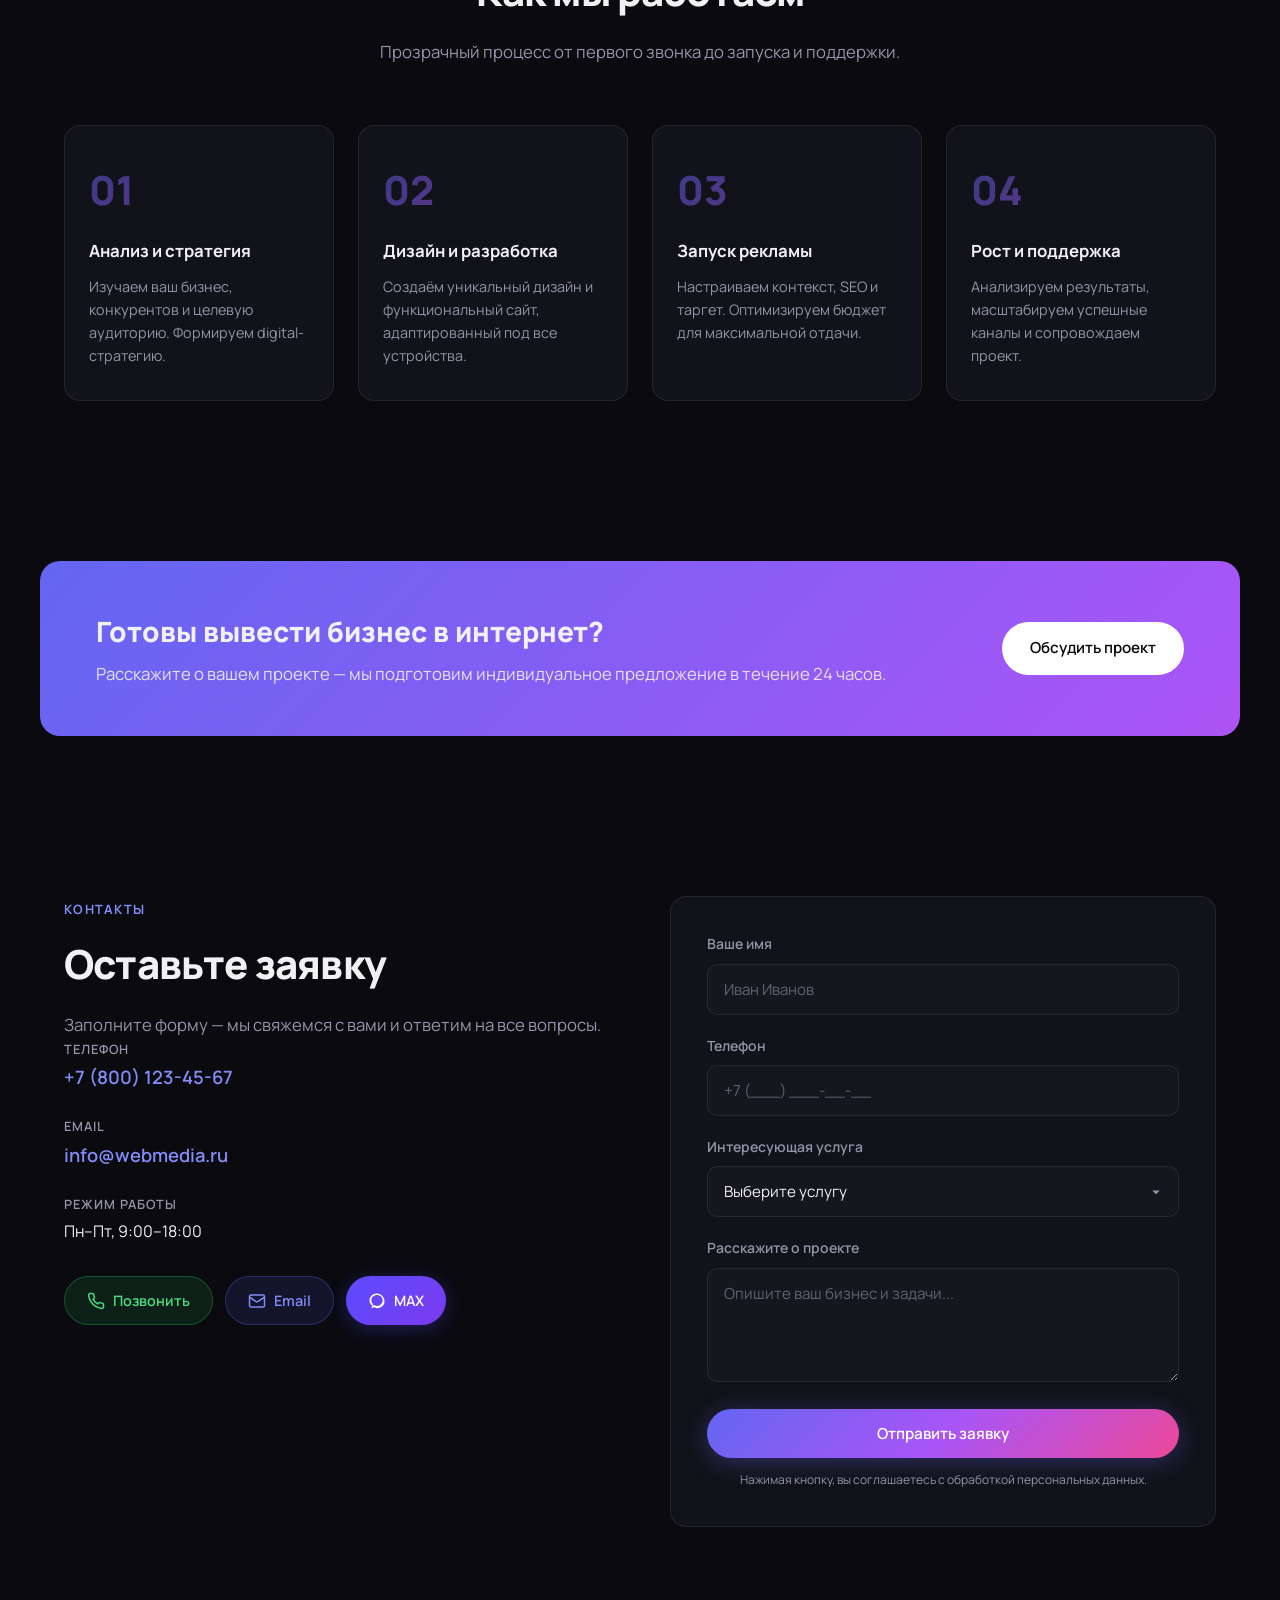
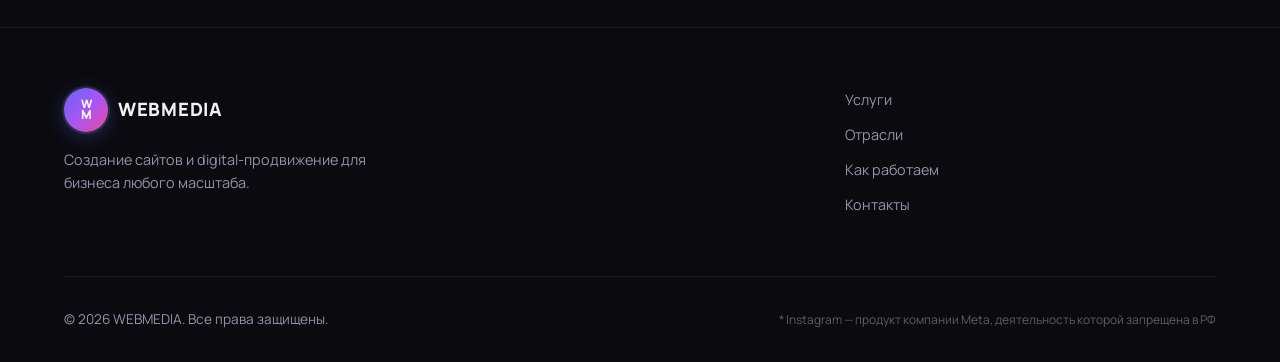
==== commit 6c665f0f: "изменила логотип, добавила анимации" ====
--- a/index.html
+++ b/index.html
@@ -14,7 +14,10 @@
   <header class="header" id="header">
     <div class="container header__inner">
       <a href="#" class="logo">
-        <span class="logo__mark">W</span>
+        <span class="logo__mark">
+          <span class="logo__w">W</span>
+          <span class="logo__m">M</span>
+        </span>
         <span class="logo__text">WEBMEDIA</span>
       </a>
       <nav class="nav" id="nav">
@@ -33,55 +36,65 @@
 
   <main>
     <section class="hero">
-      <div class="hero__bg"></div>
+      <div class="hero__bg">
+        <div class="hero__orb hero__orb--1"></div>
+        <div class="hero__orb hero__orb--2"></div>
+        <div class="hero__orb hero__orb--3"></div>
+      </div>
       <div class="container hero__inner">
         <div class="hero__content">
-          <p class="hero__badge">Digital-агентство полного цикла</p>
-          <h1 class="hero__title">
+          <p class="hero__badge anim-fade-up">Digital-агентство полного цикла</p>
+          <h1 class="hero__title anim-fade-up anim-delay-1">
             Сайты и реклама,<br>
-            <span class="gradient-text">которые приводят клиентов</span>
+            <span class="gradient-text gradient-text--animated">которые приводят клиентов</span>
           </h1>
-          <p class="hero__desc">
+          <p class="hero__desc anim-fade-up anim-delay-2">
             WEBMEDIA создаёт сайты любой сложности — от визиток и каталогов до интернет-магазинов — 
             и запускает рекламу, которая работает на ваш бизнес.
           </p>
-          <div class="hero__actions">
-            <a href="#contact" class="btn btn--primary">Получить консультацию</a>
+          <div class="hero__actions anim-fade-up anim-delay-3">
+            <a href="#contact" class="btn btn--primary btn--shine">Получить консультацию</a>
             <a href="#services" class="btn btn--ghost">Наши услуги</a>
           </div>
-          <div class="hero__stats">
+          <div class="hero__stats anim-fade-up anim-delay-4">
             <div class="stat">
-              <span class="stat__num">150+</span>
+              <div class="stat__value">
+                <span class="stat__num" data-count="150">0</span><span class="stat__suffix">+</span>
+              </div>
               <span class="stat__label">реализованных проектов</span>
             </div>
             <div class="stat">
-              <span class="stat__num">12</span>
+              <div class="stat__value">
+                <span class="stat__num" data-count="12">0</span>
+              </div>
               <span class="stat__label">отраслей бизнеса</span>
             </div>
             <div class="stat">
-              <span class="stat__num">7 лет</span>
+              <div class="stat__value">
+                <span class="stat__num"><span data-count="7">0</span> лет</span>
+              </div>
               <span class="stat__label">на рынке digital</span>
             </div>
           </div>
         </div>
-        <div class="hero__visual">
+        <div class="hero__visual anim-fade-up anim-delay-2">
           <div class="hero-card hero-card--1">
-            <div class="hero-card__icon">🌐</div>
+            <div class="hero-card__icon anim-bounce">🌐</div>
             <div class="hero-card__title">Сайт под ключ</div>
-            <div class="hero-card__bar"><span style="width: 92%"></span></div>
+            <div class="hero-card__bar"><span class="hero-card__progress"></span></div>
           </div>
           <div class="hero-card hero-card--2">
-            <div class="hero-card__icon">📈</div>
+            <div class="hero-card__icon anim-bounce anim-delay-1">📈</div>
             <div class="hero-card__title">Рост заявок</div>
-            <div class="hero-card__value">+340%</div>
+            <div class="hero-card__value">+<span class="anim-count-up" data-count="340">0</span>%</div>
           </div>
           <div class="hero-card hero-card--3">
-            <div class="hero-card__icon">🎯</div>
+            <div class="hero-card__icon anim-bounce anim-delay-2">🎯</div>
             <div class="hero-card__title">Таргет + SEO</div>
             <div class="hero-card__tags">
-              <span>Яндекс</span>
-              <span>Google</span>
-              <span>VK</span>
+              <span class="anim-tag anim-delay-1">Яндекс</span>
+              <span class="anim-tag anim-delay-2">Google</span>
+              <span class="anim-tag anim-delay-3">VK</span>
             </div>
           </div>
         </div>
@@ -244,7 +257,7 @@
 
     <section class="section" id="contact">
       <div class="container contact-grid">
-        <div class="contact-info">
+        <div class="contact-info reveal-left">
           <span class="section__tag">Контакты</span>
           <h2 class="section__title">Оставьте заявку</h2>
           <p class="section__desc">Заполните форму — мы свяжемся с вами и ответим на все вопросы.</p>
@@ -287,7 +300,7 @@
           </div>
         </div>
 
-        <form class="contact-form" id="contactForm">
+        <form class="contact-form reveal-right" id="contactForm">
           <div class="form-group">
             <label for="name">Ваше имя</label>
             <input type="text" id="name" name="name" placeholder="Иван Иванов" required>
@@ -322,7 +335,10 @@
     <div class="container footer__inner">
       <div class="footer__brand">
         <a href="#" class="logo">
-          <span class="logo__mark">W</span>
+          <span class="logo__mark">
+            <span class="logo__w">W</span>
+            <span class="logo__m">M</span>
+          </span>
           <span class="logo__text">WEBMEDIA</span>
         </a>
         <p>Создание сайтов и digital-продвижение для бизнеса любого масштаба.</p>
--- a/styles.css
+++ b/styles.css
@@ -84,14 +84,39 @@
 
 .logo__mark {
   display: flex;
+  flex-direction: column;
   align-items: center;
   justify-content: center;
-  width: 38px;
-  height: 38px;
+  width: 44px;
+  height: 44px;
   background: var(--gradient);
-  border-radius: 10px;
-  font-size: 1.1rem;
+  border-radius: 50%;
+  line-height: 1;
+  flex-shrink: 0;
+  box-shadow: 0 0 0 2px rgba(255, 255, 255, 0.1), 0 4px 20px var(--accent-glow);
+  animation: logo-pulse 3s ease-in-out infinite;
+  transition: transform var(--transition), box-shadow var(--transition);
+}
+
+.logo:hover .logo__mark {
+  transform: scale(1.08) rotate(-5deg);
+  box-shadow: 0 0 0 2px rgba(255, 255, 255, 0.2), 0 8px 32px var(--accent-glow);
+}
+
+.logo__w,
+.logo__m {
+  font-weight: 800;
   color: #fff;
+  letter-spacing: -0.02em;
+}
+
+.logo__w {
+  font-size: 0.72rem;
+  margin-bottom: -1px;
+}
+
+.logo__m {
+  font-size: 0.78rem;
 }
 
 .nav {
@@ -173,6 +198,43 @@
     radial-gradient(ellipse 50% 40% at 90% 80%, rgba(168, 85, 247, 0.12) 0%, transparent 50%),
     radial-gradient(ellipse 40% 30% at 10% 70%, rgba(236, 72, 153, 0.08) 0%, transparent 50%);
   pointer-events: none;
+  animation: bg-shift 12s ease-in-out infinite alternate;
+}
+
+.hero__orb {
+  position: absolute;
+  border-radius: 50%;
+  filter: blur(60px);
+  opacity: 0.5;
+  pointer-events: none;
+}
+
+.hero__orb--1 {
+  width: 320px;
+  height: 320px;
+  background: rgba(99, 102, 241, 0.25);
+  top: 10%;
+  left: 5%;
+  animation: orb-float 8s ease-in-out infinite;
+}
+
+.hero__orb--2 {
+  width: 240px;
+  height: 240px;
+  background: rgba(168, 85, 247, 0.2);
+  bottom: 15%;
+  right: 10%;
+  animation: orb-float 10s ease-in-out infinite reverse;
+}
+
+.hero__orb--3 {
+  width: 180px;
+  height: 180px;
+  background: rgba(236, 72, 153, 0.15);
+  top: 50%;
+  left: 45%;
+  animation: orb-float 7s ease-in-out infinite;
+  animation-delay: -3s;
 }
 
 .hero__inner {
@@ -208,6 +270,11 @@
   -webkit-background-clip: text;
   -webkit-text-fill-color: transparent;
   background-clip: text;
+}
+
+.gradient-text--animated {
+  background-size: 200% auto;
+  animation: gradient-flow 4s linear infinite;
 }
 
 .hero__desc {
@@ -249,6 +316,22 @@
   box-shadow: 0 8px 32px var(--accent-glow);
 }
 
+.btn--shine {
+  position: relative;
+  overflow: hidden;
+}
+
+.btn--shine::after {
+  content: '';
+  position: absolute;
+  top: 0;
+  left: -100%;
+  width: 60%;
+  height: 100%;
+  background: linear-gradient(90deg, transparent, rgba(255, 255, 255, 0.25), transparent);
+  animation: shine 3s ease-in-out infinite;
+}
+
 .btn--ghost {
   background: transparent;
   color: var(--text);
@@ -280,14 +363,23 @@
   flex-wrap: wrap;
 }
 
-.stat__num {
-  display: block;
+.stat__value {
   font-size: 1.75rem;
   font-weight: 800;
   background: var(--gradient);
   -webkit-background-clip: text;
   -webkit-text-fill-color: transparent;
   background-clip: text;
+  line-height: 1.2;
+}
+
+.stat__num,
+.stat__suffix {
+  font: inherit;
+  background: inherit;
+  -webkit-background-clip: inherit;
+  -webkit-text-fill-color: inherit;
+  background-clip: inherit;
 }
 
 .stat__label {
@@ -354,11 +446,17 @@
   overflow: hidden;
 }
 
-.hero-card__bar span {
+.hero-card__bar span,
+.hero-card__progress {
   display: block;
   height: 100%;
   background: var(--gradient);
   border-radius: 3px;
+}
+
+.hero-card__progress {
+  width: 0;
+  animation: progress-fill 2s ease-out 1s forwards;
 }
 
 .hero-card__value {
@@ -452,6 +550,10 @@
   box-shadow: 0 12px 40px rgba(0, 0, 0, 0.3);
 }
 
+.service-card:hover .service-card__icon {
+  animation: icon-pop 0.5s ease;
+}
+
 .service-card--featured {
   background: linear-gradient(145deg, rgba(99, 102, 241, 0.08) 0%, var(--bg-card) 60%);
   border-color: rgba(99, 102, 241, 0.2);
@@ -525,6 +627,10 @@
   background: var(--bg-card-hover);
   border-color: rgba(99, 102, 241, 0.25);
   transform: translateY(-3px);
+}
+
+.industry-card:hover .industry-card__icon {
+  animation: icon-pop 0.5s ease;
 }
 
 .industry-card__icon {
@@ -600,7 +706,9 @@
   gap: 32px;
   padding: 48px 56px;
   background: var(--gradient);
+  background-size: 200% auto;
   border-radius: calc(var(--radius) + 4px);
+  animation: gradient-flow 6s linear infinite;
 }
 
 .cta-block h2 {
@@ -863,16 +971,151 @@
   opacity: 1;
 }
 
+.nav__link:not(.nav__link--cta) {
+  position: relative;
+}
+
+.nav__link:not(.nav__link--cta)::after {
+  content: '';
+  position: absolute;
+  bottom: -4px;
+  left: 0;
+  width: 0;
+  height: 2px;
+  background: var(--gradient);
+  border-radius: 2px;
+  transition: width var(--transition);
+}
+
+.nav__link:not(.nav__link--cta):hover::after {
+  width: 100%;
+}
+
 /* Animations on scroll */
 .reveal {
   opacity: 0;
-  transform: translateY(30px);
-  transition: opacity 0.6s ease, transform 0.6s ease;
+  transform: translateY(40px);
+  transition: opacity 0.7s cubic-bezier(0.4, 0, 0.2, 1),
+              transform 0.7s cubic-bezier(0.4, 0, 0.2, 1);
+  transition-delay: var(--reveal-delay, 0s);
 }
 
 .reveal.visible {
   opacity: 1;
   transform: translateY(0);
+}
+
+.reveal-left {
+  opacity: 0;
+  transform: translateX(-40px);
+  transition: opacity 0.7s ease, transform 0.7s ease;
+  transition-delay: var(--reveal-delay, 0s);
+}
+
+.reveal-left.visible {
+  opacity: 1;
+  transform: translateX(0);
+}
+
+.reveal-right {
+  opacity: 0;
+  transform: translateX(40px);
+  transition: opacity 0.7s ease, transform 0.7s ease;
+  transition-delay: var(--reveal-delay, 0s);
+}
+
+.reveal-right.visible {
+  opacity: 1;
+  transform: translateX(0);
+}
+
+.anim-fade-up {
+  opacity: 0;
+  transform: translateY(24px);
+  animation: fade-up 0.8s cubic-bezier(0.4, 0, 0.2, 1) forwards;
+}
+
+.anim-delay-1 { animation-delay: 0.15s; }
+.anim-delay-2 { animation-delay: 0.3s; }
+.anim-delay-3 { animation-delay: 0.45s; }
+.anim-delay-4 { animation-delay: 0.6s; }
+
+.anim-bounce {
+  animation: gentle-bounce 2s ease-in-out infinite;
+}
+
+.anim-tag {
+  opacity: 0;
+  transform: scale(0.8);
+  animation: tag-pop 0.5s ease forwards;
+}
+
+@keyframes fade-up {
+  to {
+    opacity: 1;
+    transform: translateY(0);
+  }
+}
+
+@keyframes logo-pulse {
+  0%, 100% { box-shadow: 0 0 0 2px rgba(255, 255, 255, 0.1), 0 4px 20px var(--accent-glow); }
+  50% { box-shadow: 0 0 0 2px rgba(255, 255, 255, 0.15), 0 4px 28px rgba(99, 102, 241, 0.5); }
+}
+
+@keyframes bg-shift {
+  0% { filter: hue-rotate(0deg); }
+  100% { filter: hue-rotate(15deg); }
+}
+
+@keyframes orb-float {
+  0%, 100% { transform: translate(0, 0) scale(1); }
+  33% { transform: translate(30px, -20px) scale(1.05); }
+  66% { transform: translate(-20px, 15px) scale(0.95); }
+}
+
+@keyframes gradient-flow {
+  0% { background-position: 0% center; }
+  100% { background-position: 200% center; }
+}
+
+@keyframes shine {
+  0% { left: -100%; }
+  40%, 100% { left: 150%; }
+}
+
+@keyframes progress-fill {
+  to { width: 92%; }
+}
+
+@keyframes gentle-bounce {
+  0%, 100% { transform: translateY(0); }
+  50% { transform: translateY(-6px); }
+}
+
+@keyframes tag-pop {
+  to {
+    opacity: 1;
+    transform: scale(1);
+  }
+}
+
+@keyframes icon-pop {
+  0% { transform: scale(1); }
+  50% { transform: scale(1.25); }
+  100% { transform: scale(1); }
+}
+
+@media (prefers-reduced-motion: reduce) {
+  *, *::before, *::after {
+    animation-duration: 0.01ms !important;
+    animation-iteration-count: 1 !important;
+    transition-duration: 0.01ms !important;
+  }
+
+  .reveal, .reveal-left, .reveal-right {
+    opacity: 1;
+    transform: none;
+  }
 }
 
 /* Responsive */
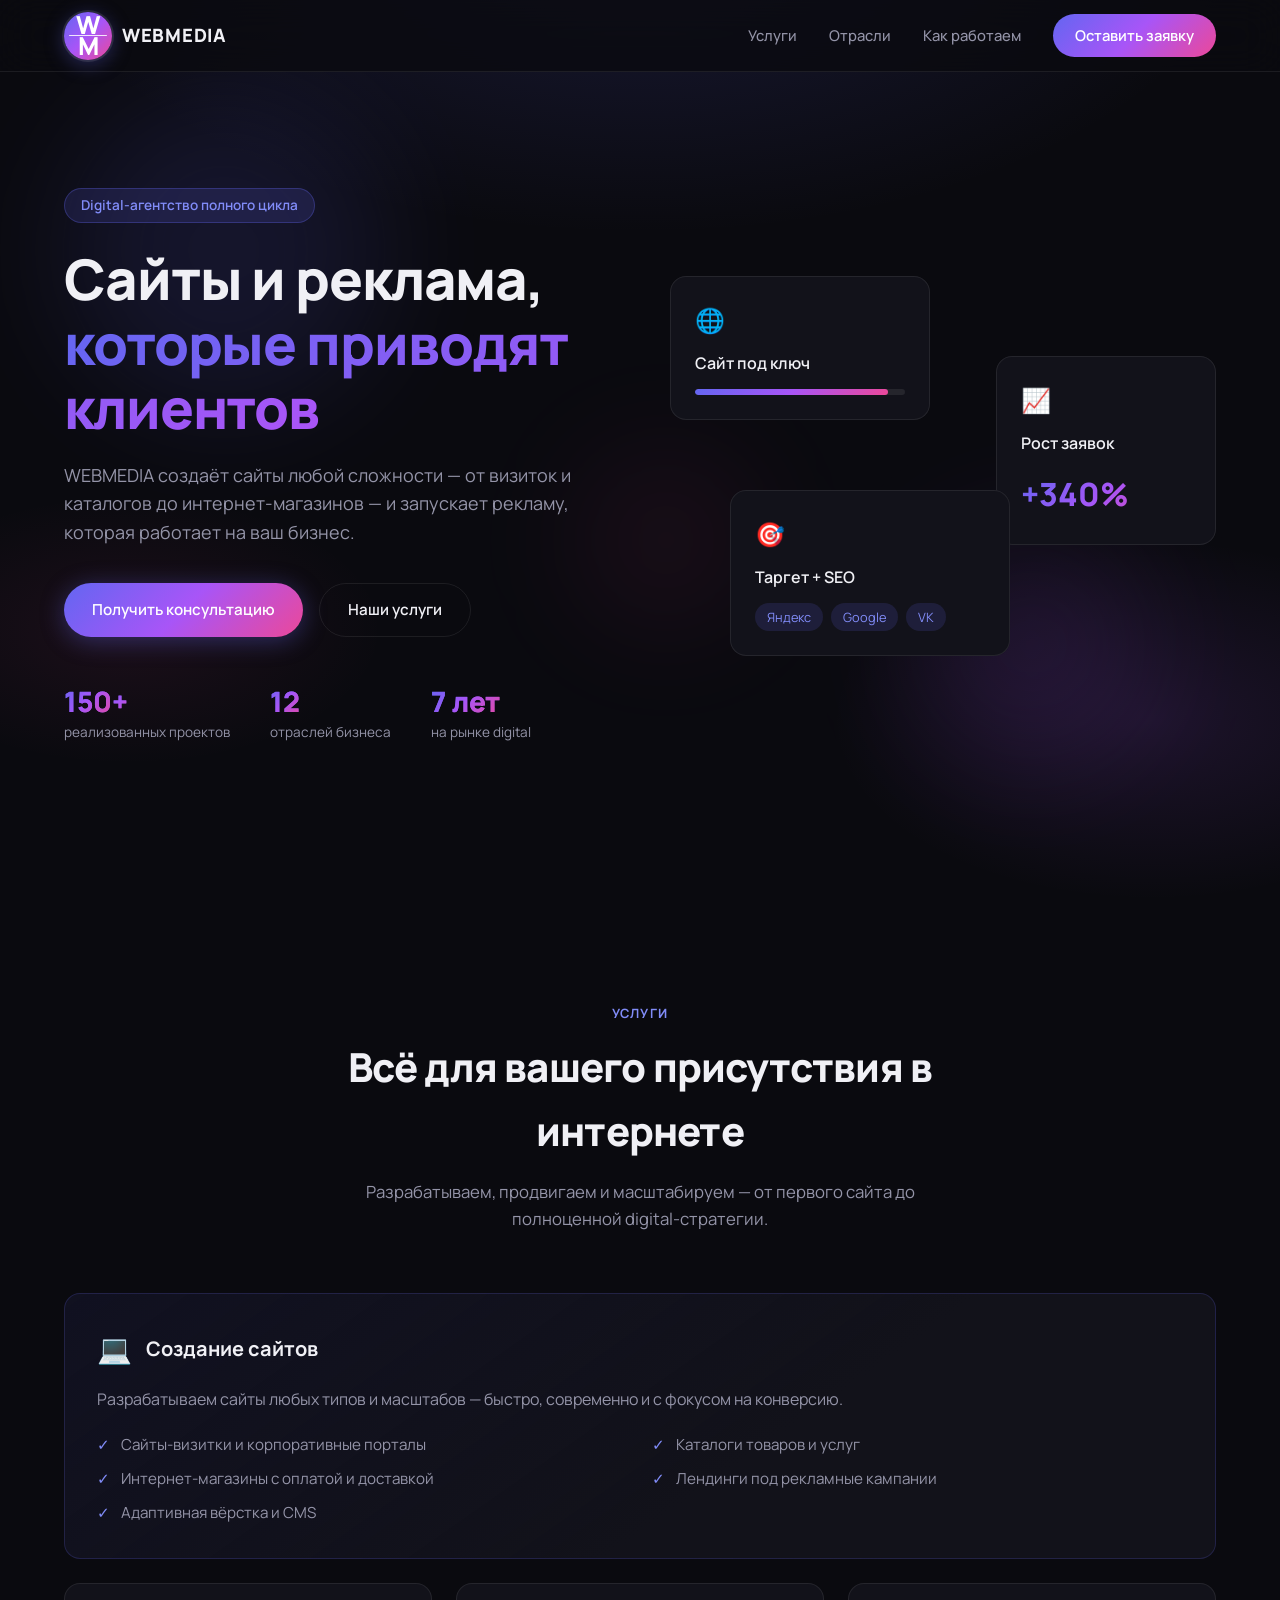
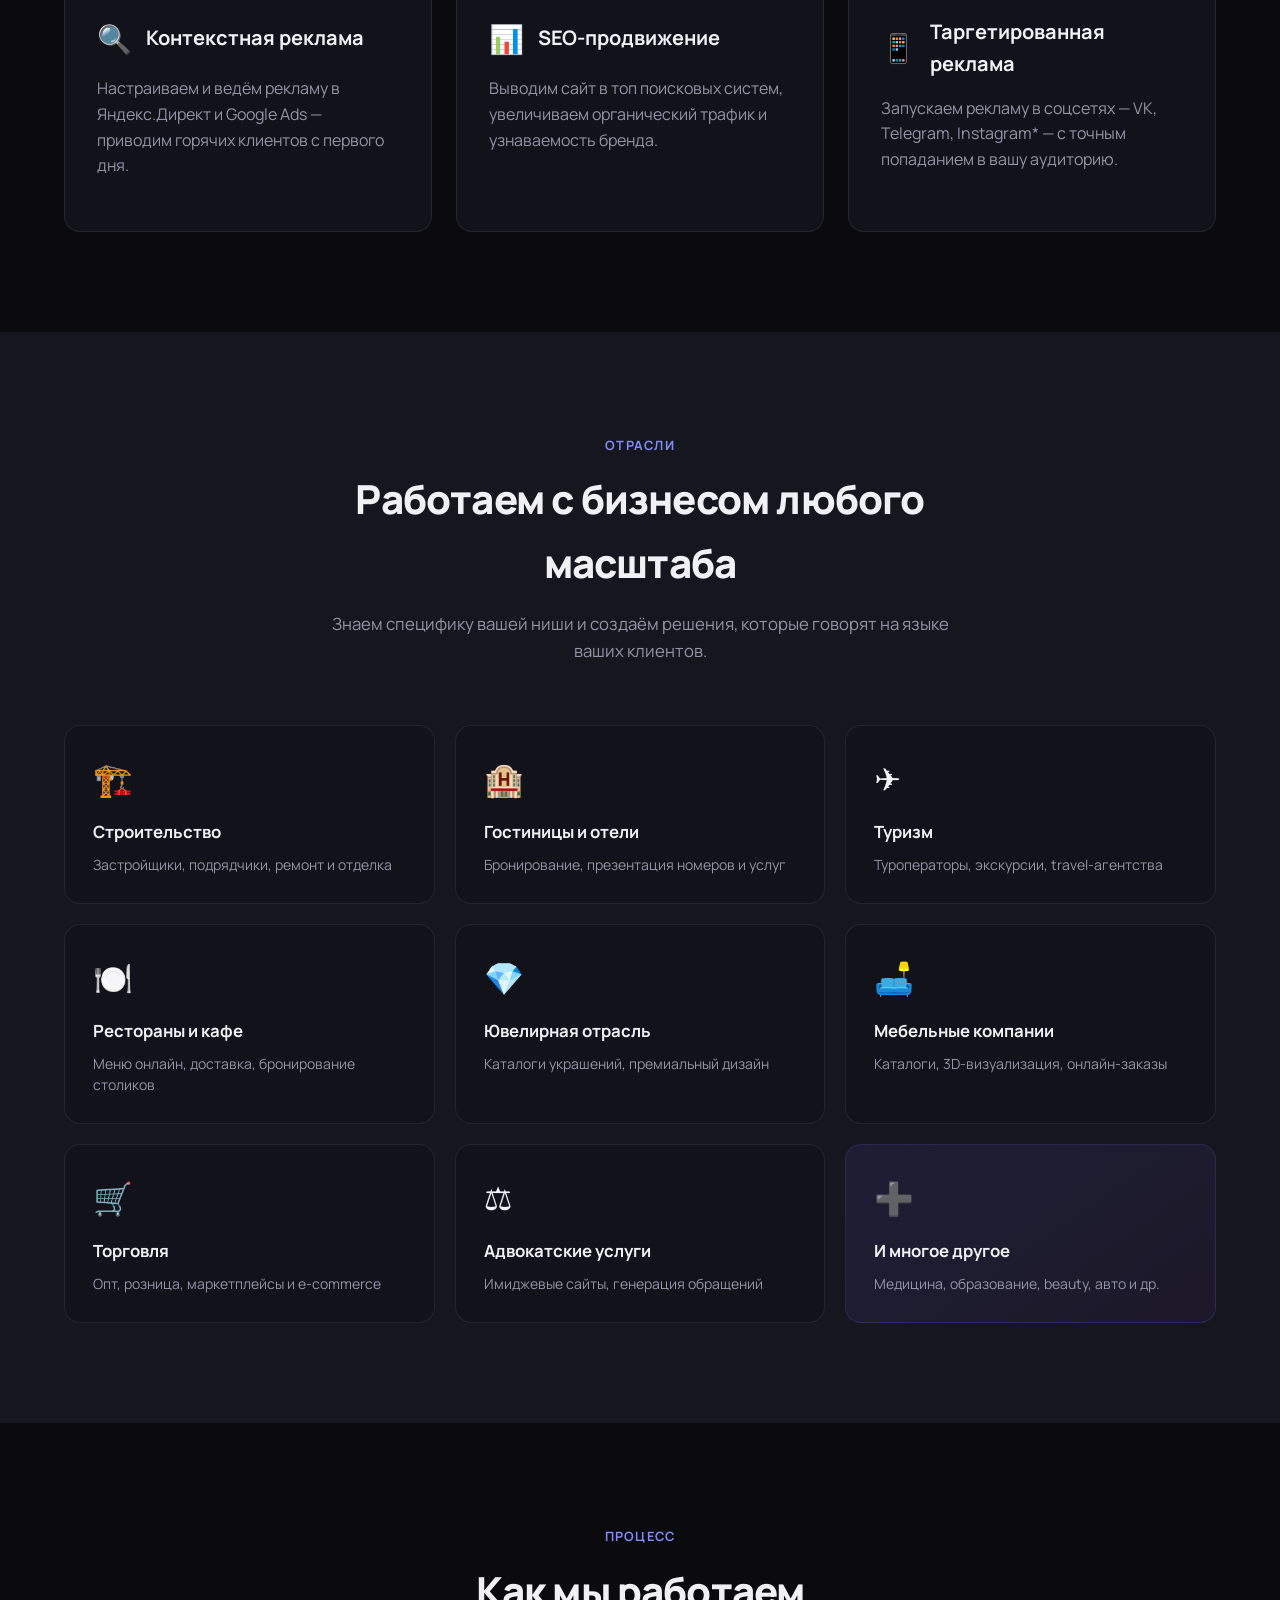
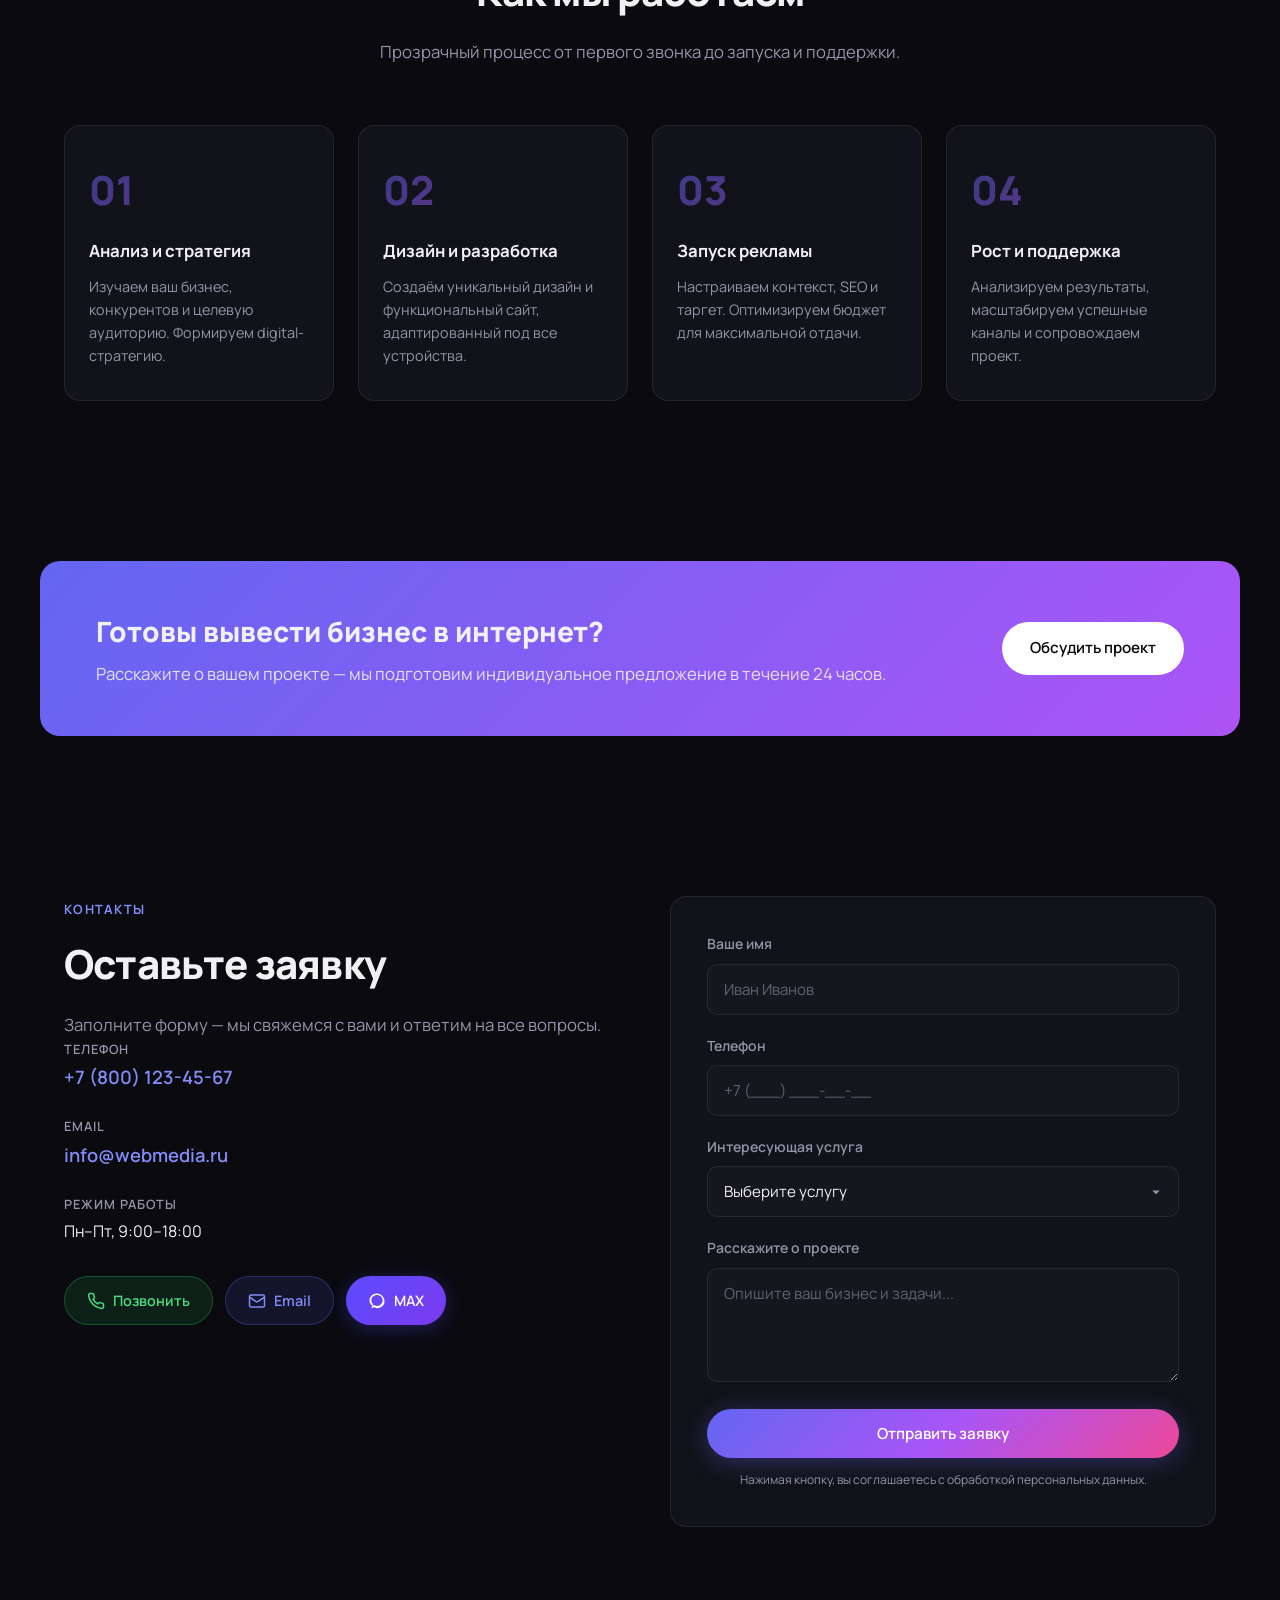
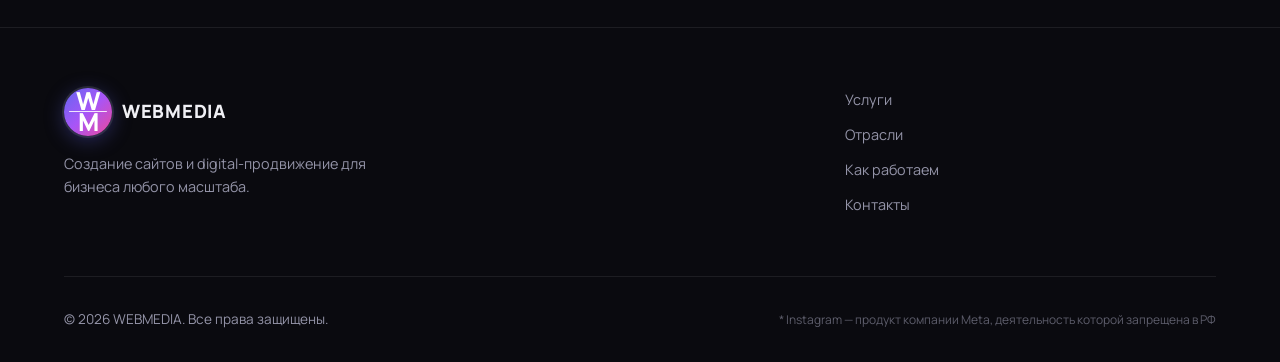
==== commit 0a929b38: "изменила логотип" ====
--- a/index.html
+++ b/index.html
@@ -16,6 +16,7 @@
       <a href="#" class="logo">
         <span class="logo__mark">
           <span class="logo__w">W</span>
+          <span class="logo__divider" aria-hidden="true"></span>
           <span class="logo__m">M</span>
         </span>
         <span class="logo__text">WEBMEDIA</span>
@@ -337,6 +338,7 @@
         <a href="#" class="logo">
           <span class="logo__mark">
             <span class="logo__w">W</span>
+            <span class="logo__divider" aria-hidden="true"></span>
             <span class="logo__m">M</span>
           </span>
           <span class="logo__text">WEBMEDIA</span>
--- a/styles.css
+++ b/styles.css
@@ -87,8 +87,9 @@
   flex-direction: column;
   align-items: center;
   justify-content: center;
-  width: 44px;
-  height: 44px;
+  width: 48px;
+  height: 48px;
+  padding: 4px 5px;
   background: var(--gradient);
   border-radius: 50%;
   line-height: 1;
@@ -96,6 +97,7 @@
   box-shadow: 0 0 0 2px rgba(255, 255, 255, 0.1), 0 4px 20px var(--accent-glow);
   animation: logo-pulse 3s ease-in-out infinite;
   transition: transform var(--transition), box-shadow var(--transition);
+  overflow: hidden;
 }
 
 .logo:hover .logo__mark {
@@ -107,16 +109,27 @@
 .logo__m {
   font-weight: 800;
   color: #fff;
-  letter-spacing: -0.02em;
+  letter-spacing: -0.08em;
+  line-height: 0.72;
+  width: 100%;
+  text-align: center;
 }
 
 .logo__w {
-  font-size: 0.72rem;
-  margin-bottom: -1px;
+  font-size: 1.55rem;
+}
+
+.logo__divider {
+  flex-shrink: 0;
+  width: 100%;
+  height: 1.5px;
+  margin: 1px 0;
+  background: rgba(255, 255, 255, 0.85);
+  border-radius: 1px;
 }
 
 .logo__m {
-  font-size: 0.78rem;
+  font-size: 1.55rem;
 }
 
 .nav {
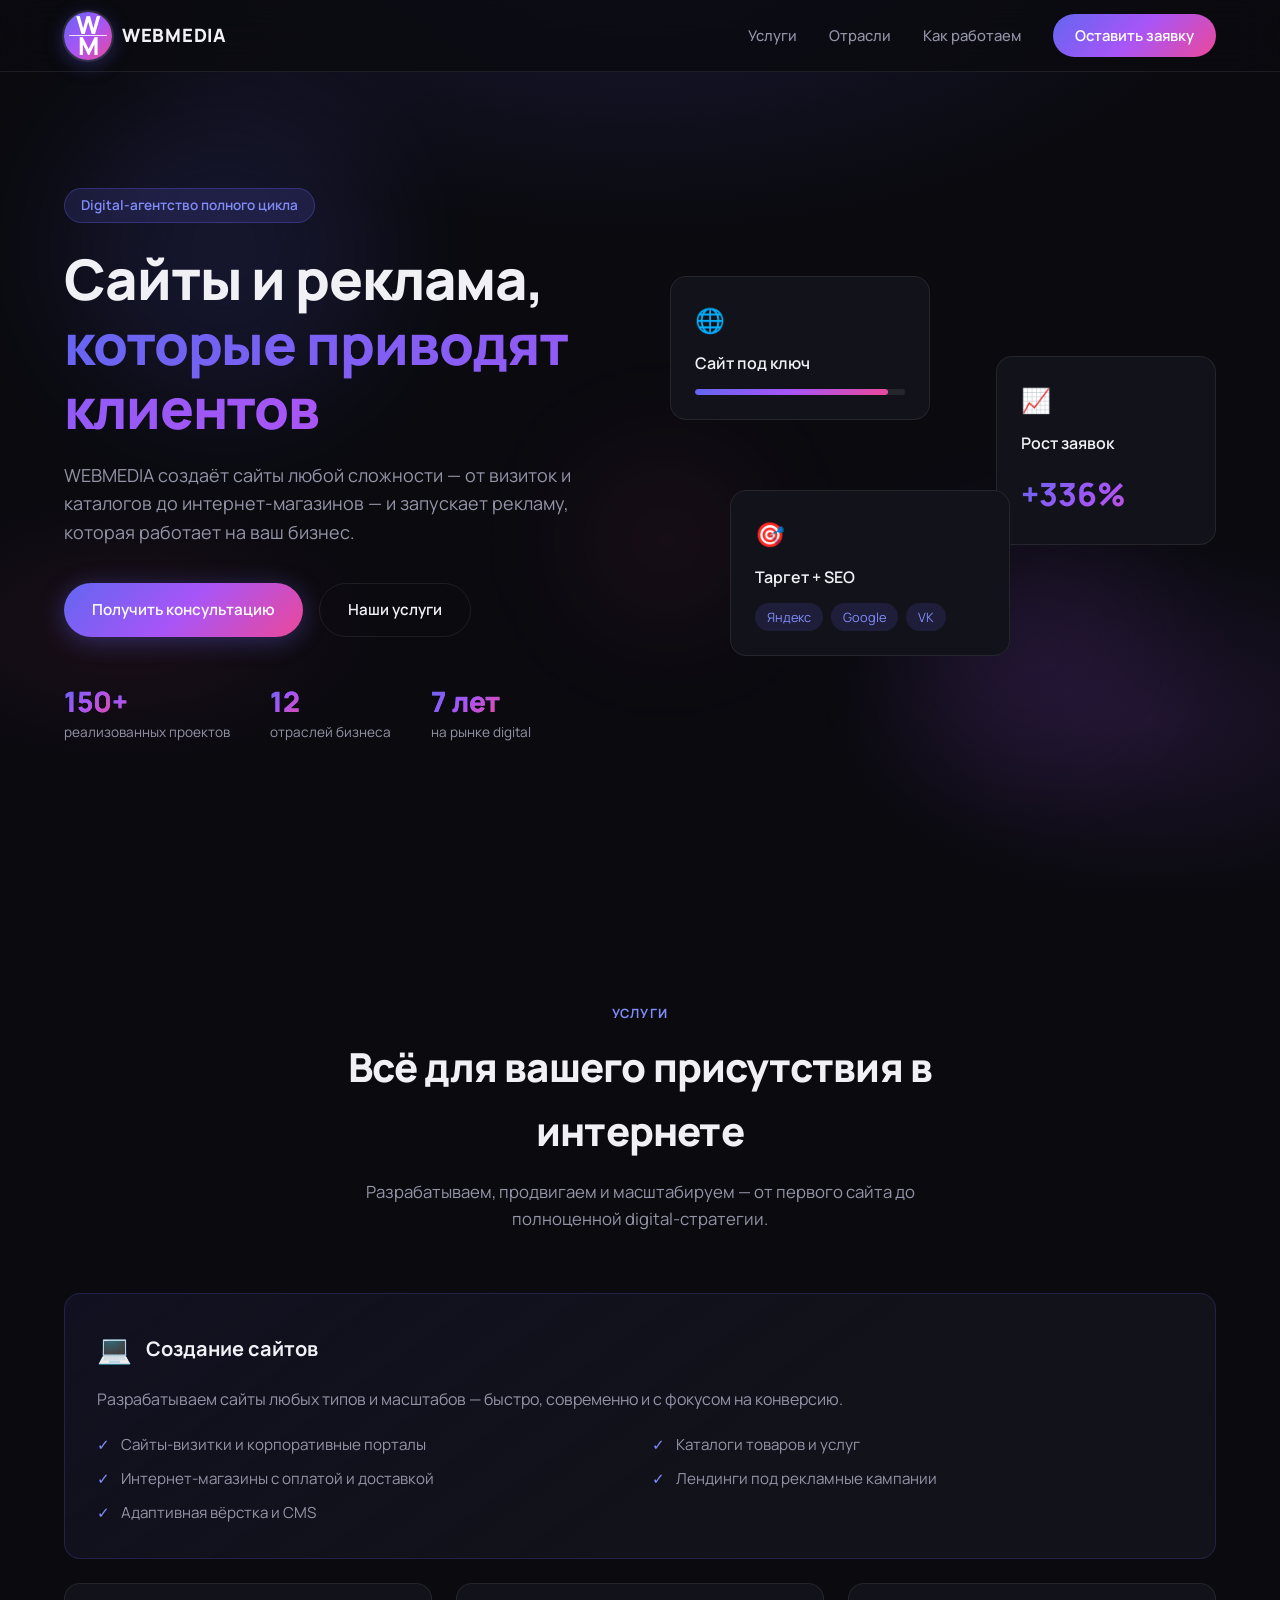
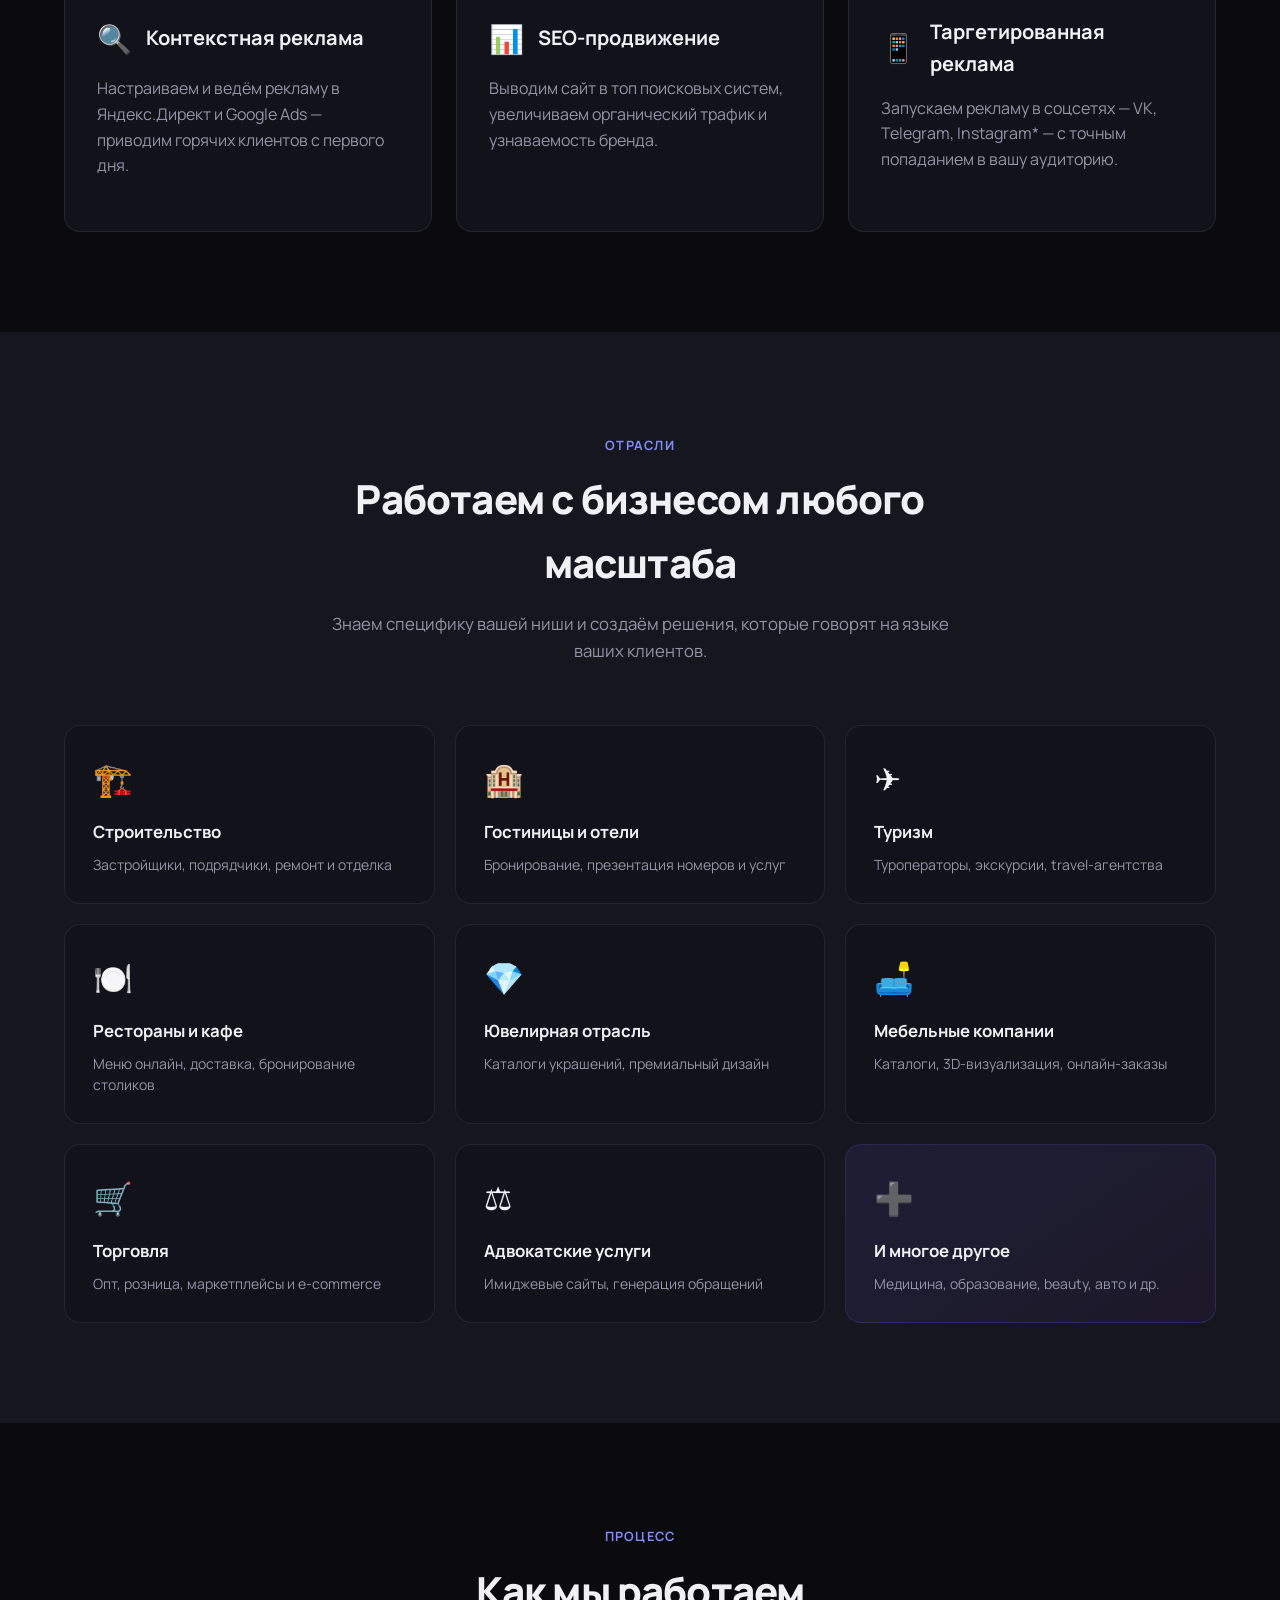
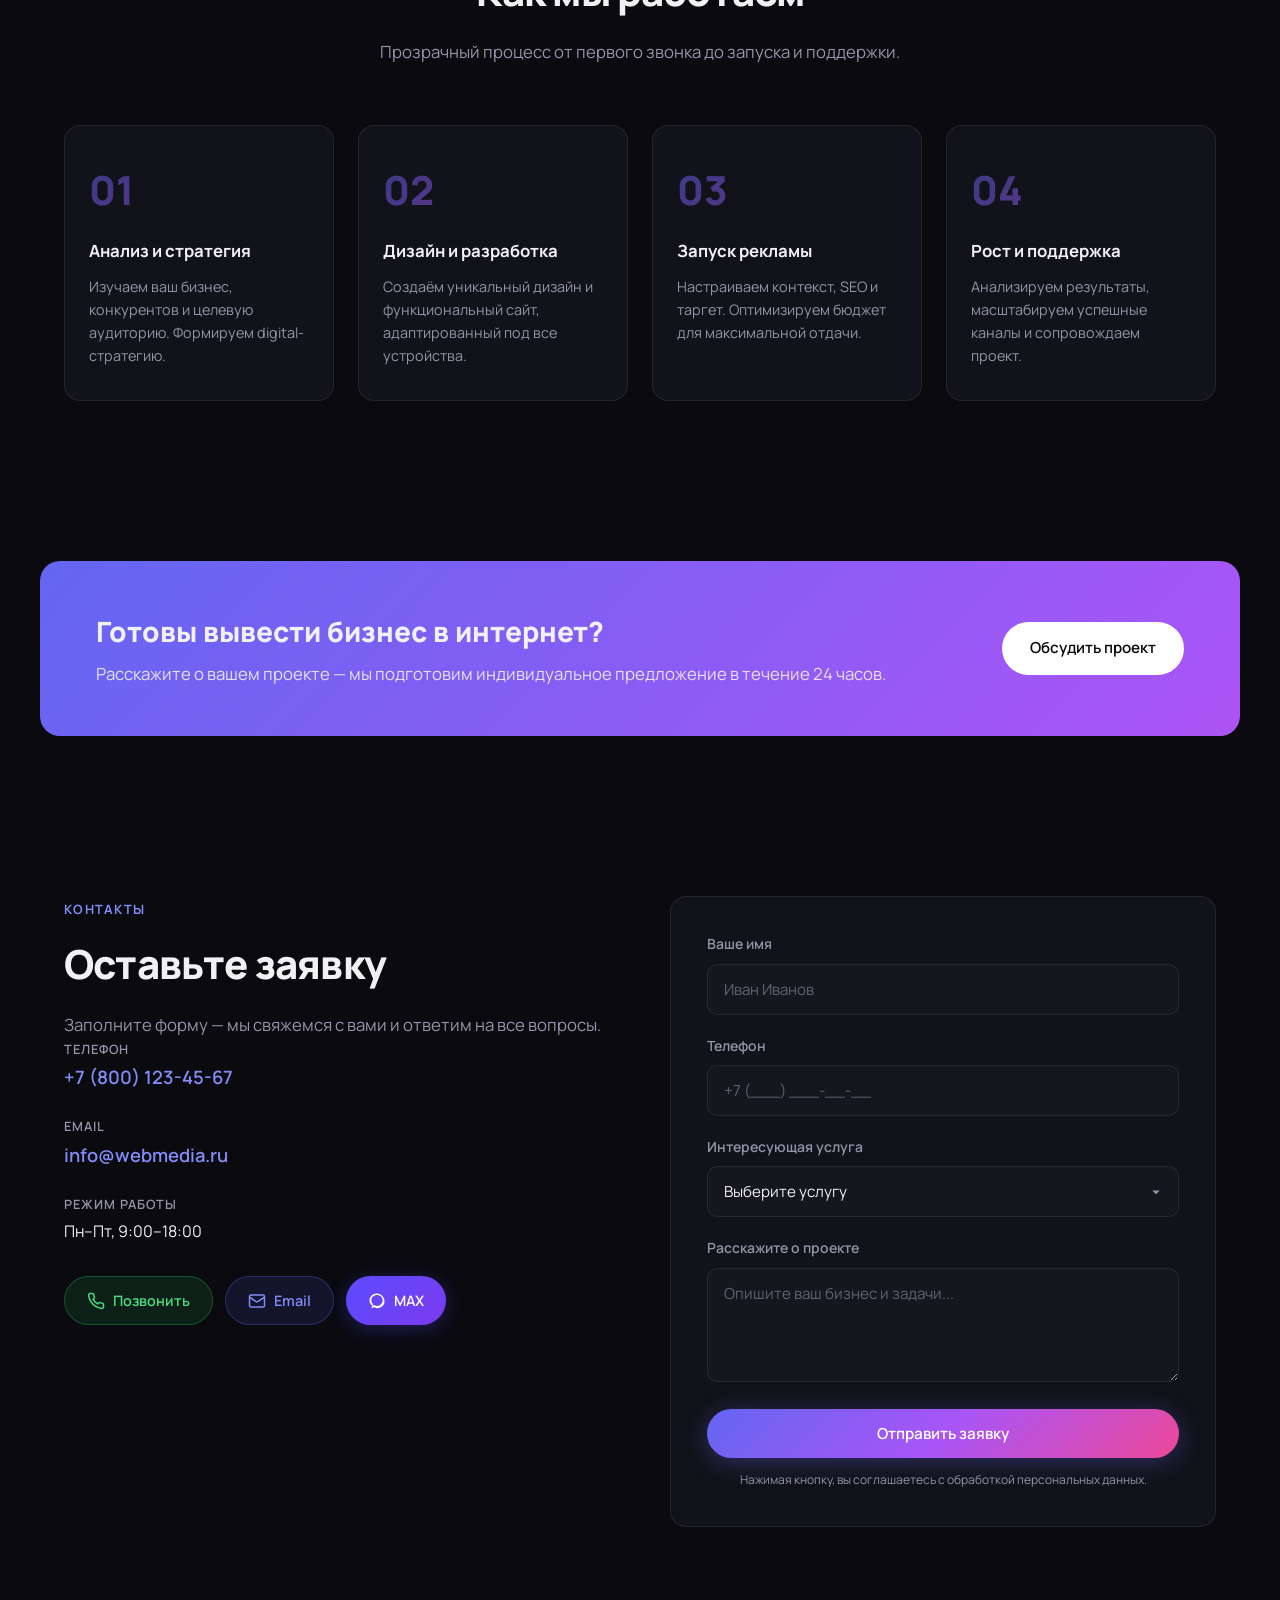
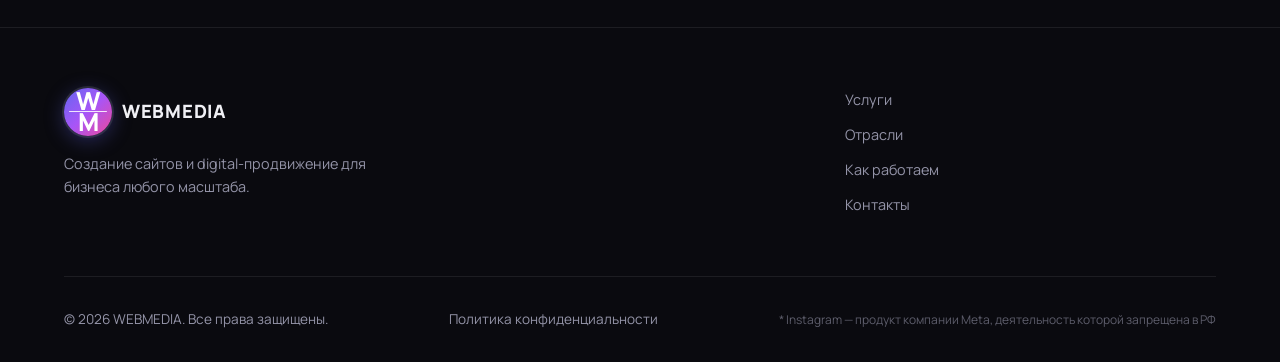
==== commit d29331d7: "добавила политику конфиденциальности" ====
--- a/index.html
+++ b/index.html
@@ -353,6 +353,7 @@
       </div>
       <div class="footer__bottom">
         <p>&copy; 2026 WEBMEDIA. Все права защищены.</p>
+        <a href="privacy.html" class="footer__legal">Политика конфиденциальности</a>
         <p class="footer__note">* Instagram — продукт компании Meta, деятельность которой запрещена в РФ</p>
       </div>
     </div>
--- a/styles.css
+++ b/styles.css
@@ -955,9 +955,80 @@
   color: var(--text-muted);
 }
 
+.footer__legal {
+  font-size: 0.85rem;
+  color: var(--text-muted);
+  transition: color var(--transition);
+}
+
+.footer__legal:hover {
+  color: var(--text);
+}
+
 .footer__note {
   font-size: 0.75rem !important;
   opacity: 0.6;
+}
+
+/* Legal page */
+.legal-page {
+  padding: calc(var(--header-h) + 48px) 0 80px;
+}
+
+.legal-page__inner {
+  max-width: 760px;
+}
+
+.legal-page__back {
+  display: inline-block;
+  margin-bottom: 24px;
+  font-size: 0.9rem;
+  color: var(--text-muted);
+  transition: color var(--transition);
+}
+
+.legal-page__back:hover {
+  color: var(--accent-light);
+}
+
+.legal-page__title {
+  font-size: clamp(1.75rem, 4vw, 2.5rem);
+  font-weight: 800;
+  letter-spacing: -0.02em;
+  margin-bottom: 12px;
+}
+
+.legal-page__updated {
+  font-size: 0.9rem;
+  color: var(--text-muted);
+  margin-bottom: 40px;
+}
+
+.legal-page__content h2 {
+  font-size: 1.15rem;
+  font-weight: 700;
+  margin: 32px 0 12px;
+}
+
+.legal-page__content p,
+.legal-page__content li {
+  color: var(--text-muted);
+  line-height: 1.7;
+  margin-bottom: 12px;
+}
+
+.legal-page__content ul {
+  padding-left: 20px;
+  margin-bottom: 16px;
+}
+
+.legal-page__content a {
+  color: var(--accent-light);
+  transition: color var(--transition);
+}
+
+.legal-page__content a:hover {
+  color: var(--text);
 }
 
 /* Toast */
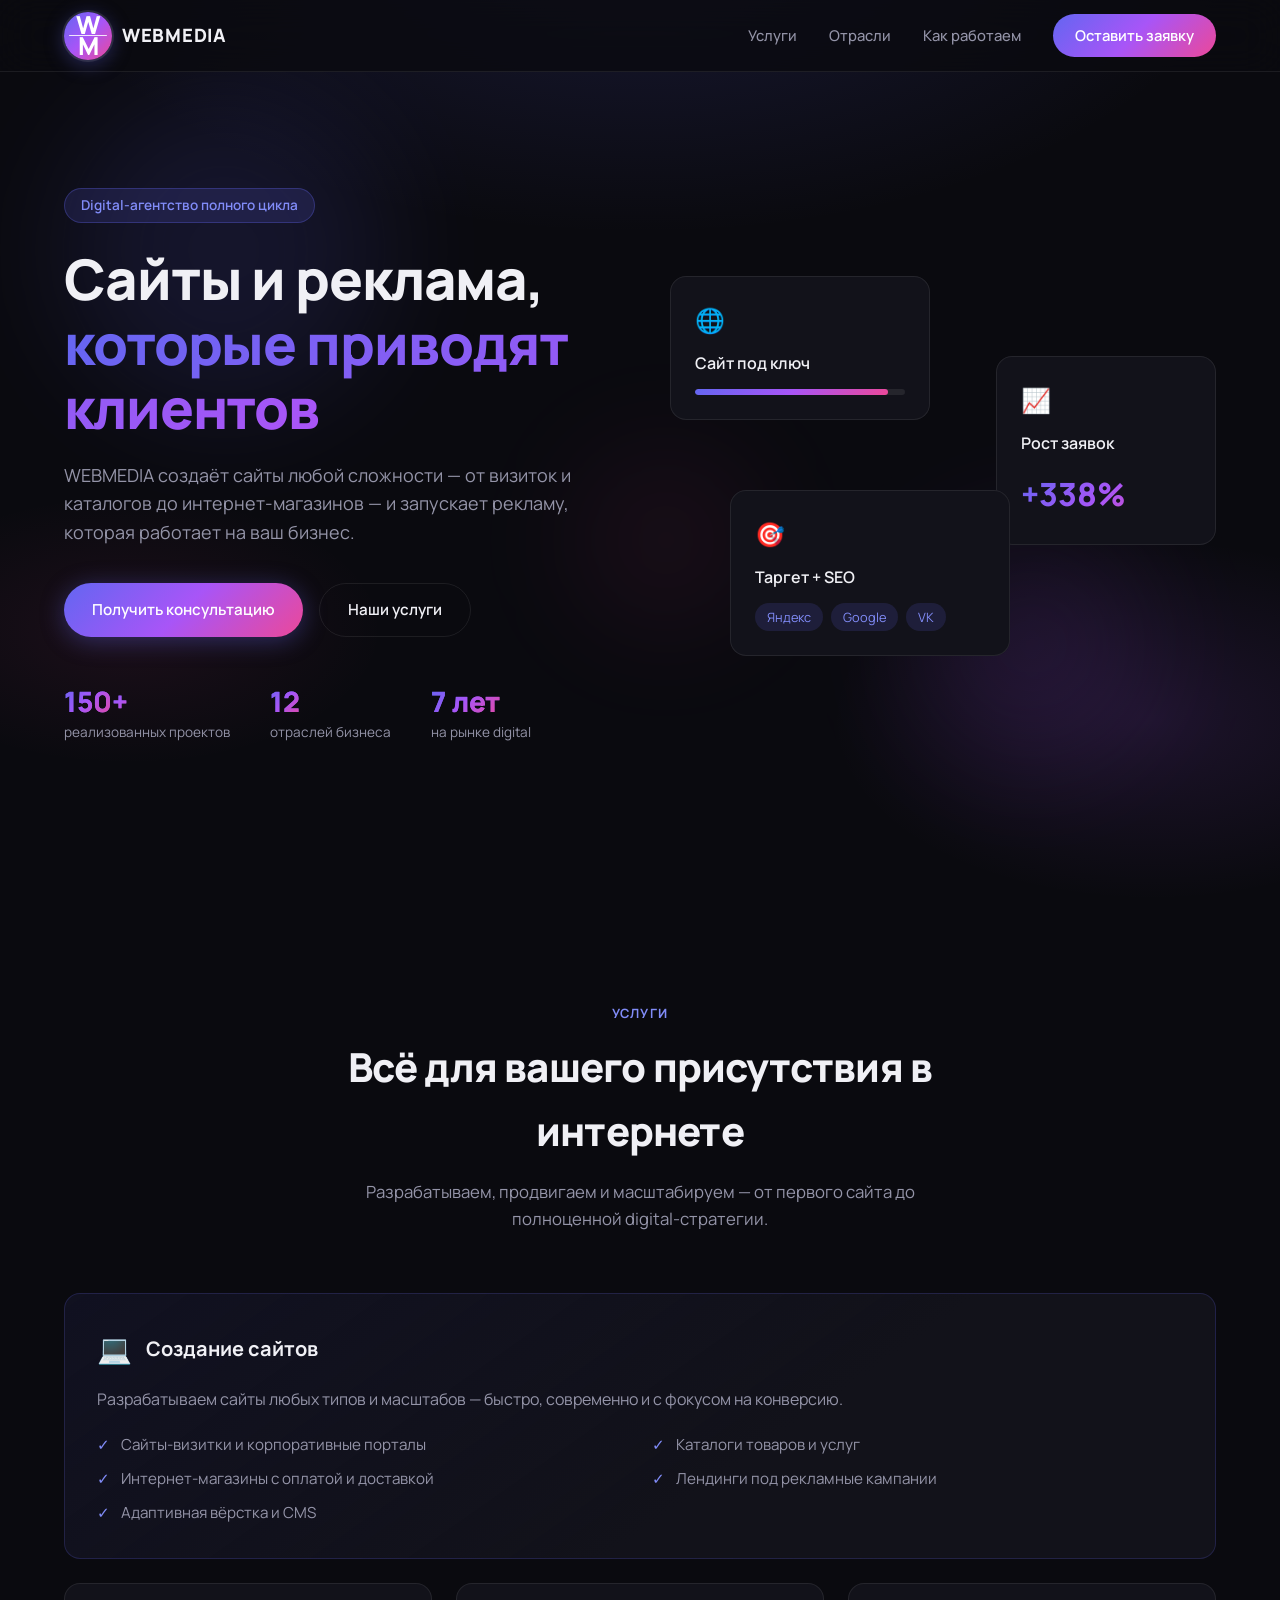
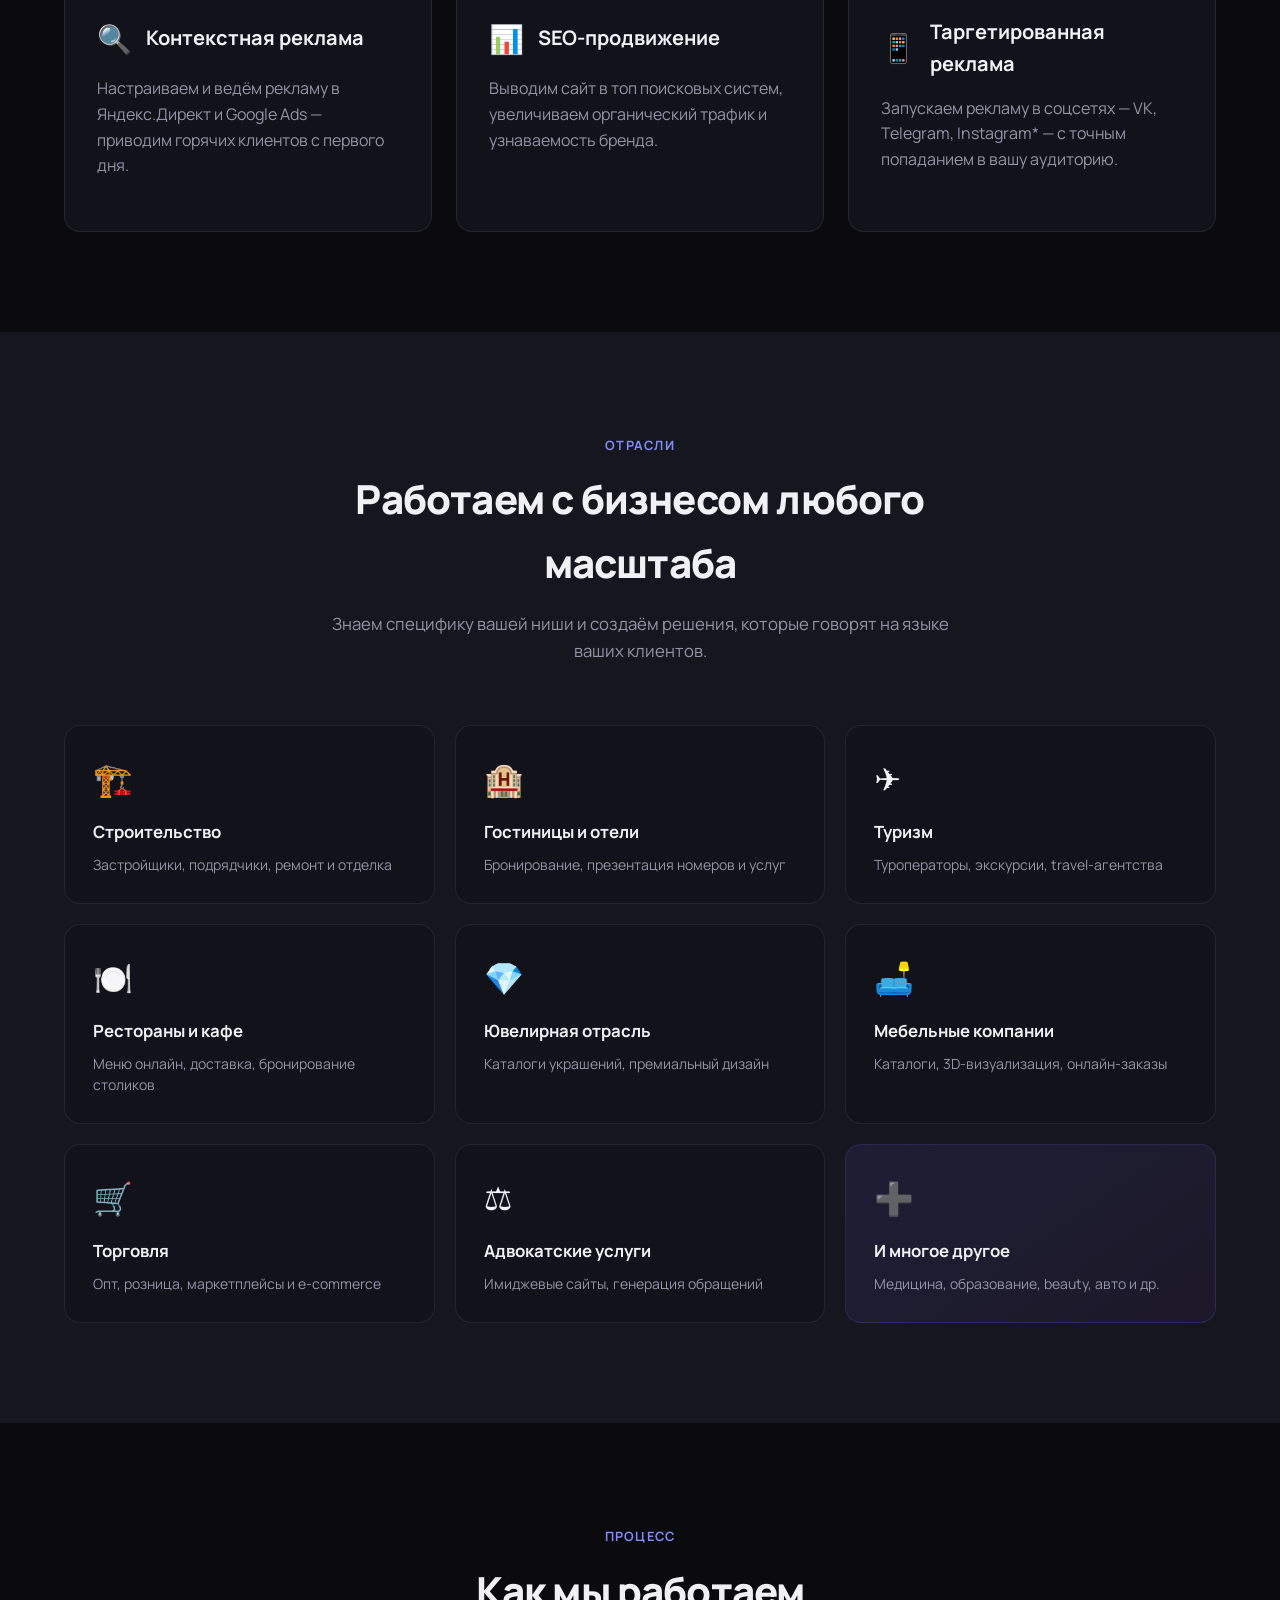
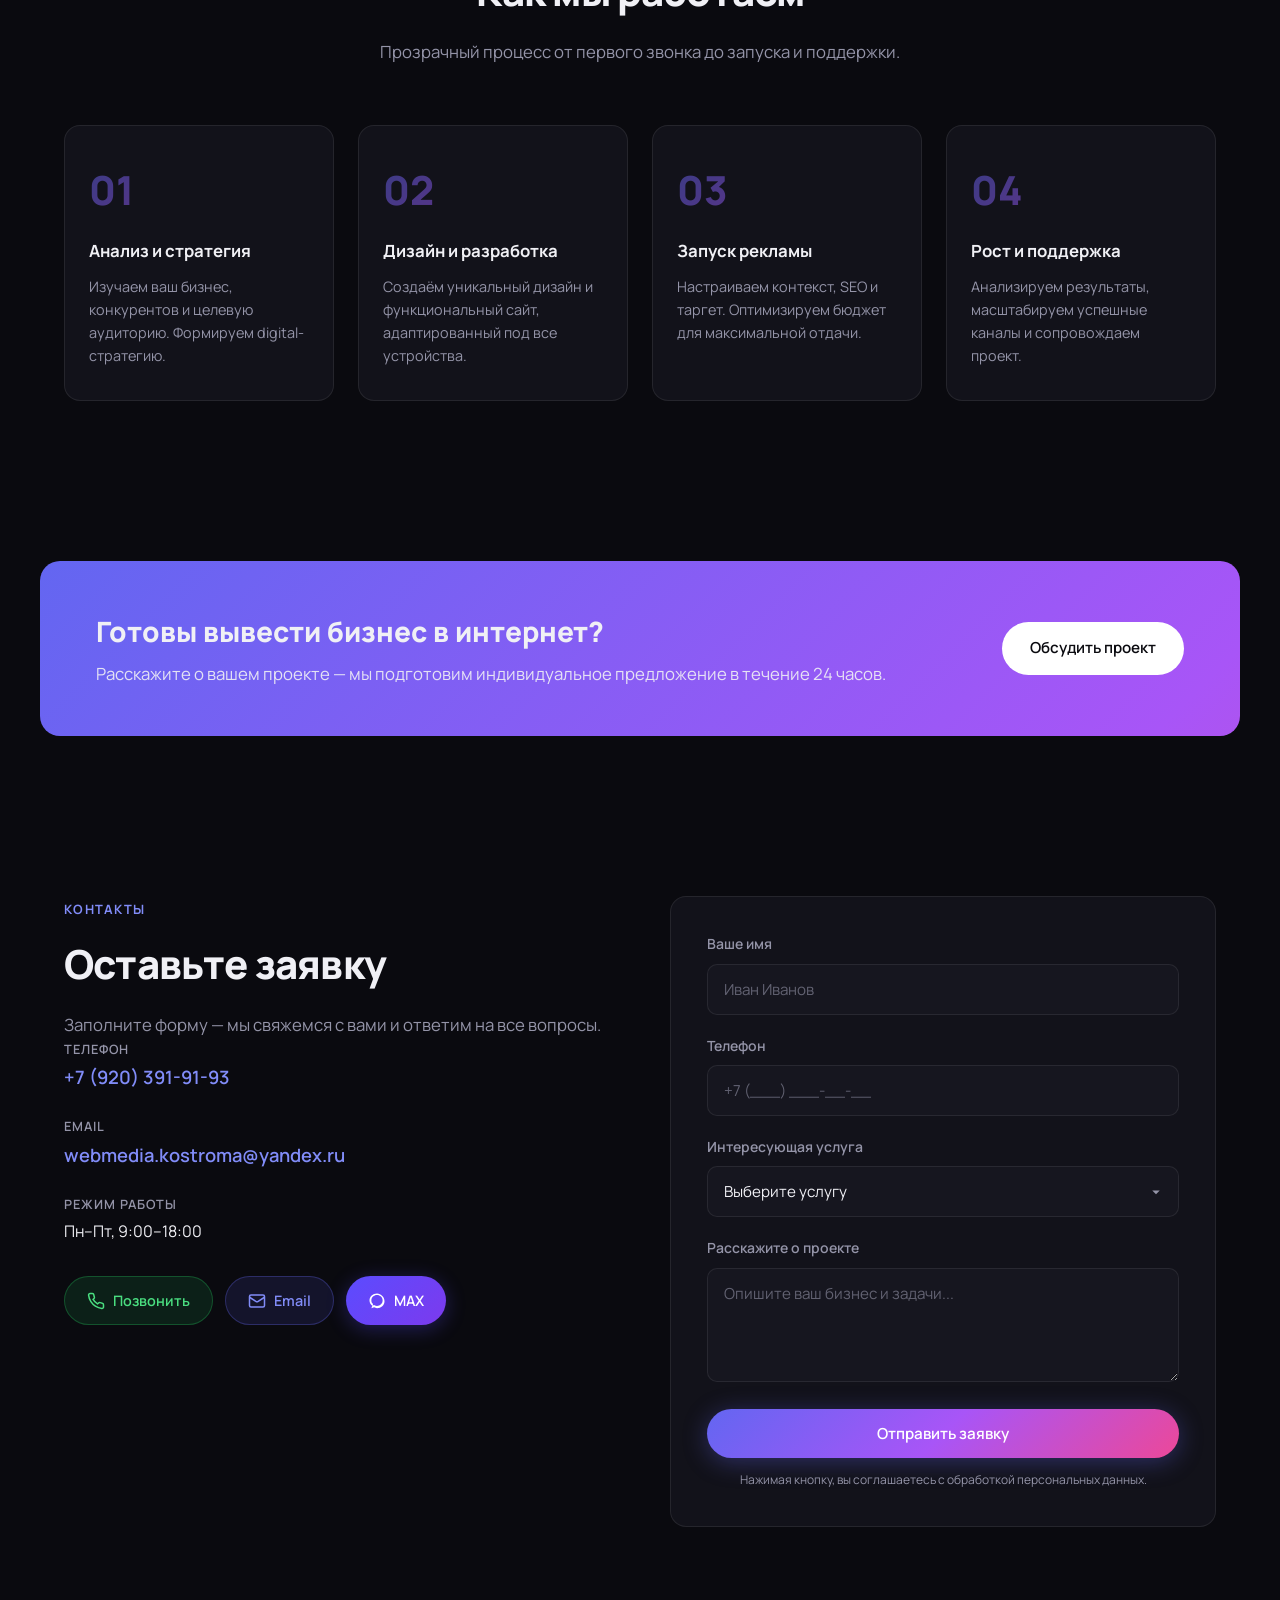
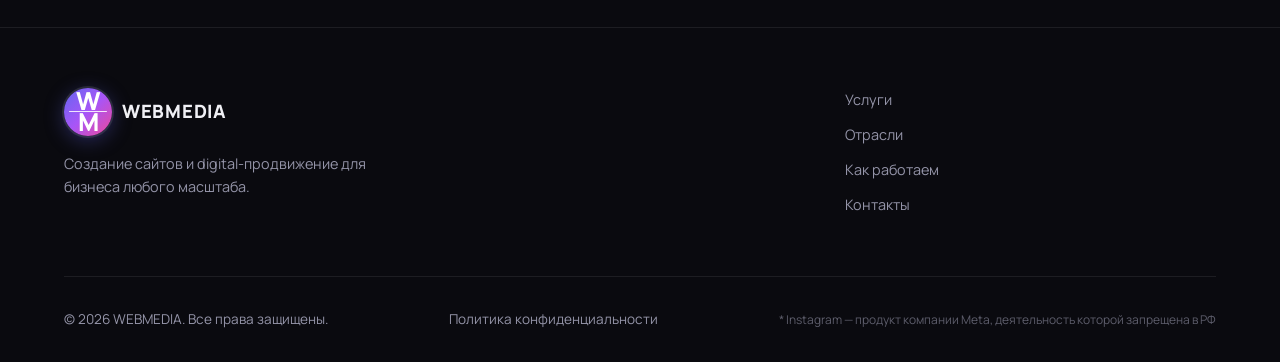
==== commit 8127b86a: "добавила контакты" ====
--- a/index.html
+++ b/index.html
@@ -266,11 +266,11 @@
           <div class="contact-details">
             <div class="contact-detail">
               <span class="contact-detail__label">Телефон</span>
-              <a href="tel:+78001234567">+7 (800) 123-45-67</a>
+              <a href="tel:+79203919193">+7 (920) 391-91-93</a>
             </div>
             <div class="contact-detail">
               <span class="contact-detail__label">Email</span>
-              <a href="mailto:info@webmedia.ru">info@webmedia.ru</a>
+              <a href="mailto:webmedia.kostroma@yandex.ru">webmedia.kostroma@yandex.ru</a>
             </div>
             <div class="contact-detail">
               <span class="contact-detail__label">Режим работы</span>
@@ -279,13 +279,13 @@
           </div>
 
           <div class="contact-actions">
-            <a href="tel:+78001234567" class="btn btn--contact btn--phone">
+            <a href="tel:+79203919193" class="btn btn--contact btn--phone">
               <svg viewBox="0 0 24 24" fill="none" stroke="currentColor" stroke-width="2" aria-hidden="true">
                 <path d="M22 16.92v3a2 2 0 0 1-2.18 2 19.79 19.79 0 0 1-8.63-3.07 19.5 19.5 0 0 1-6-6 19.79 19.79 0 0 1-3.07-8.67A2 2 0 0 1 4.11 2h3a2 2 0 0 1 2 1.72c.127.96.361 1.903.7 2.81a2 2 0 0 1-.45 2.11L8.09 9.91a16 16 0 0 0 6 6l1.27-1.27a2 2 0 0 1 2.11-.45c.907.339 1.85.573 2.81.7A2 2 0 0 1 22 16.92z"/>
               </svg>
               Позвонить
             </a>
-            <a href="mailto:info@webmedia.ru" class="btn btn--contact btn--email">
+            <a href="mailto:webmedia.kostroma@yandex.ru" class="btn btn--contact btn--email">
               <svg viewBox="0 0 24 24" fill="none" stroke="currentColor" stroke-width="2" aria-hidden="true">
                 <rect x="2" y="4" width="20" height="16" rx="2"/>
                 <path d="m22 7-8.97 5.7a1.94 1.94 0 0 1-2.06 0L2 7"/>
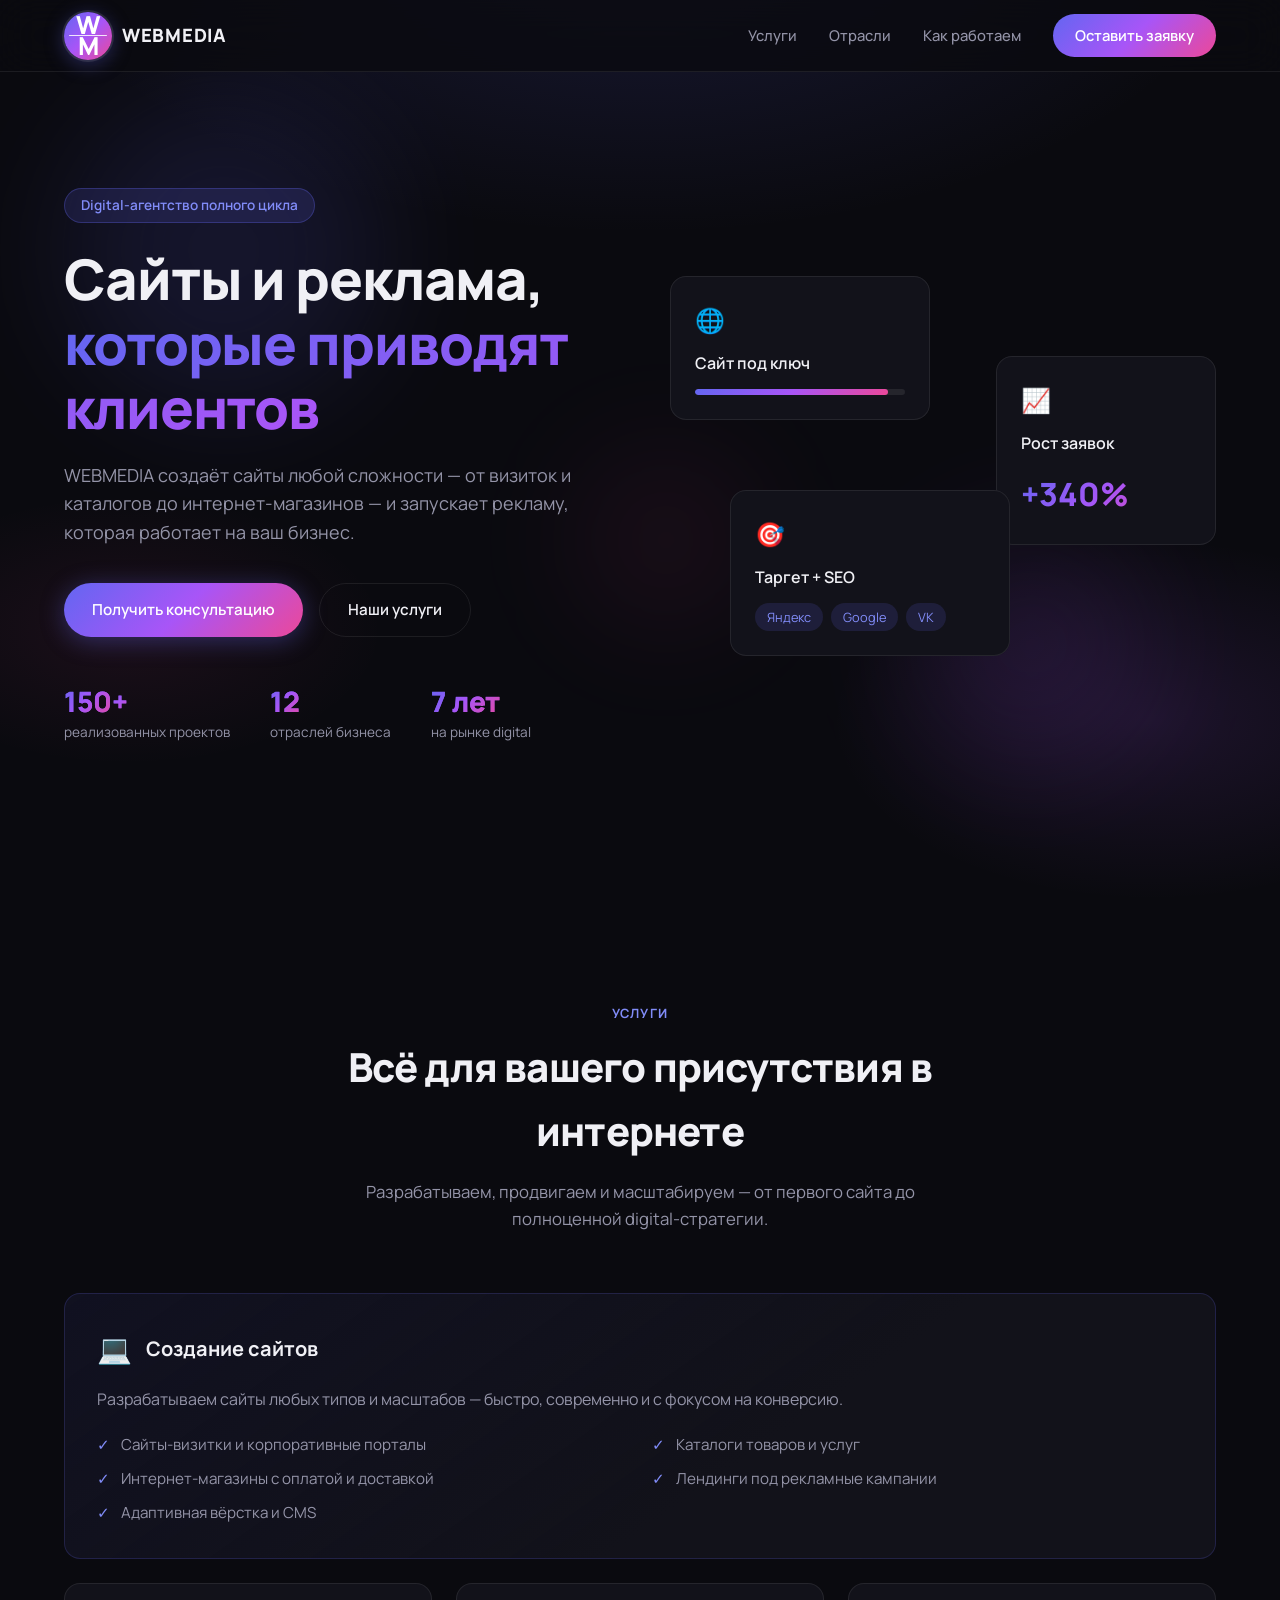
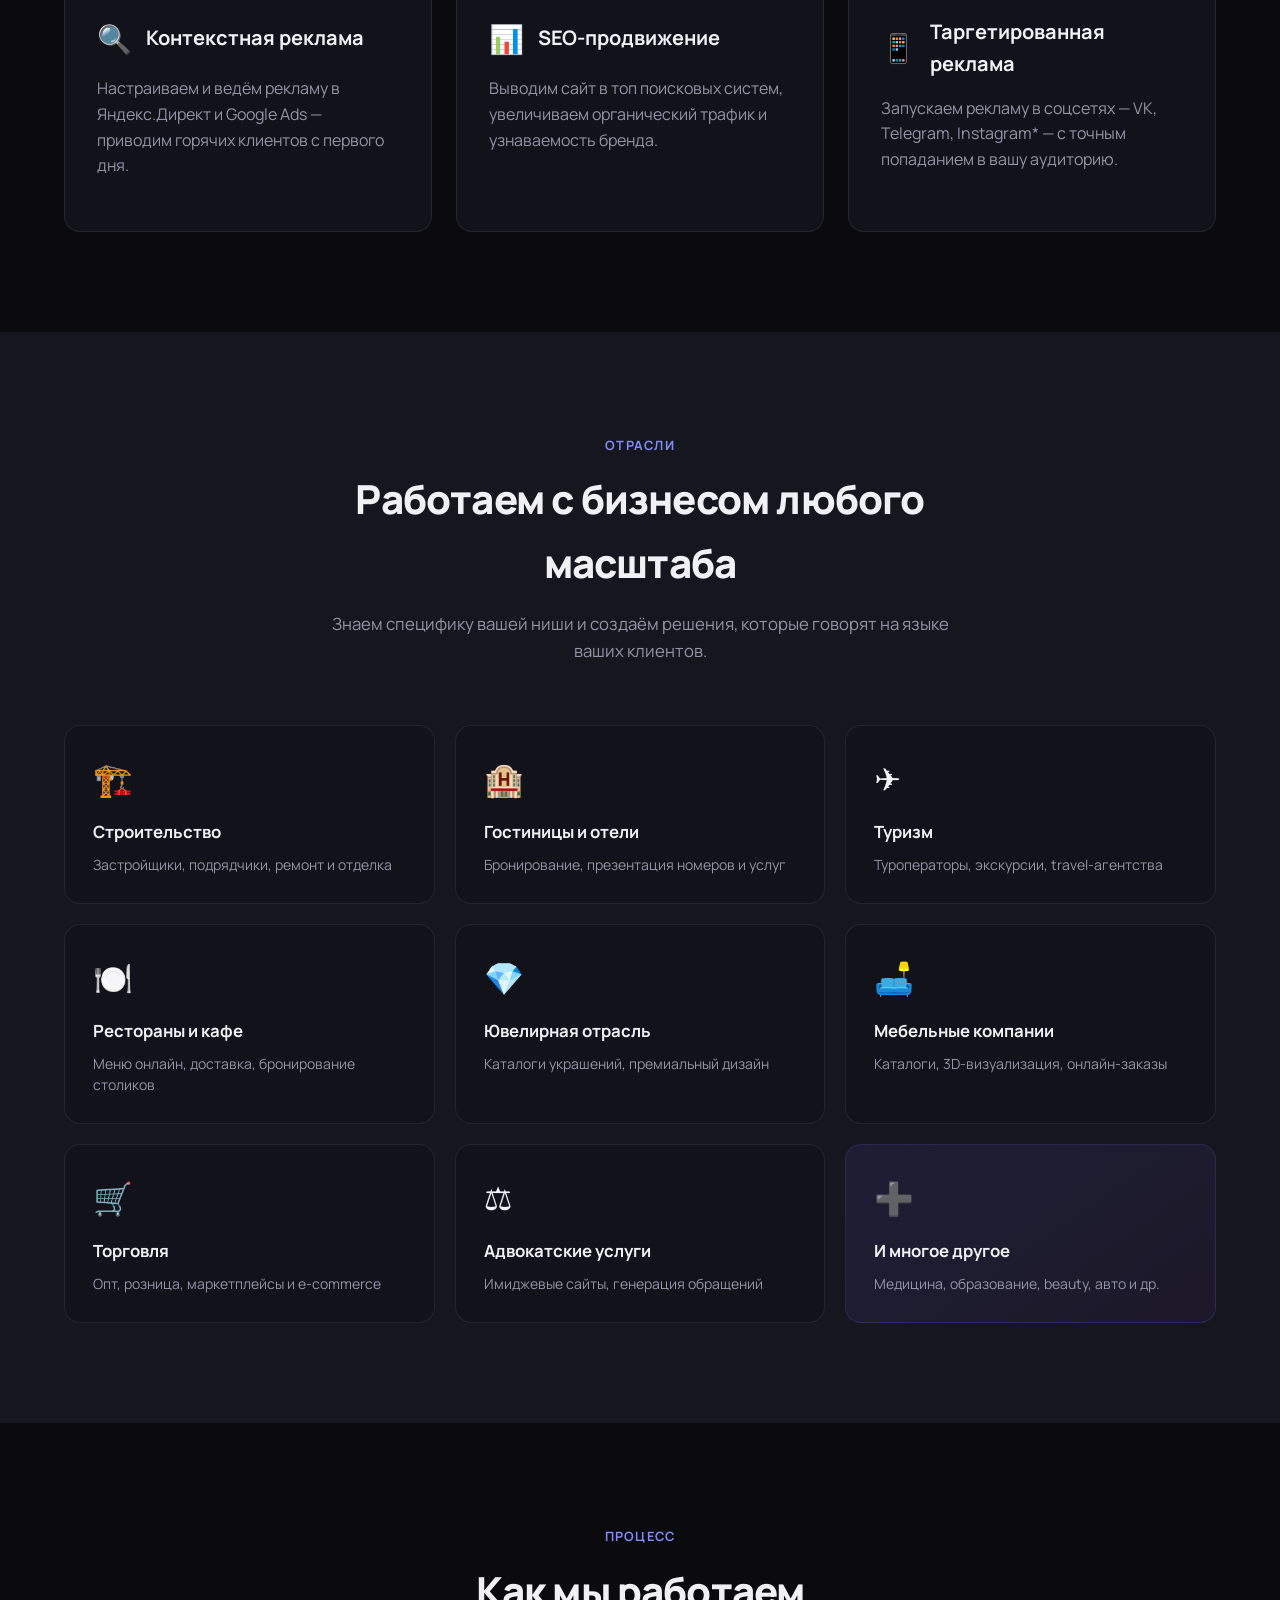
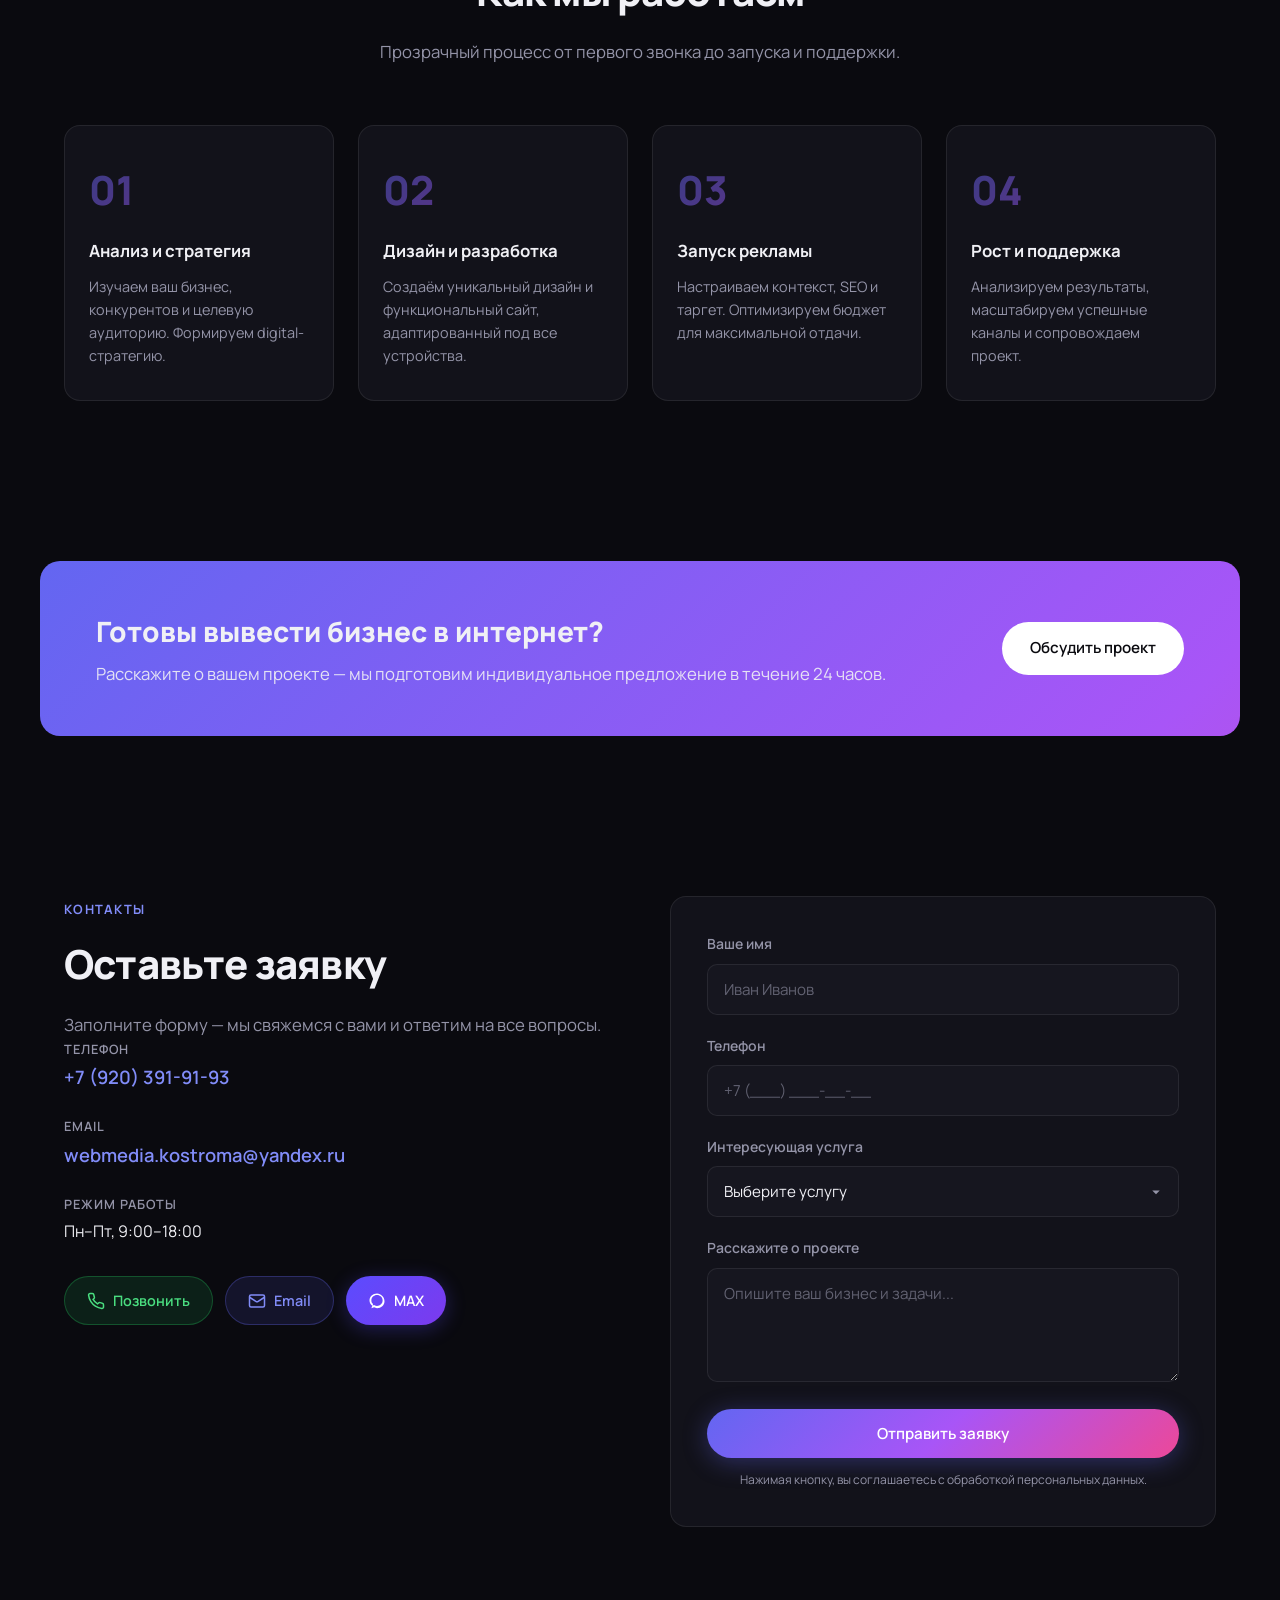
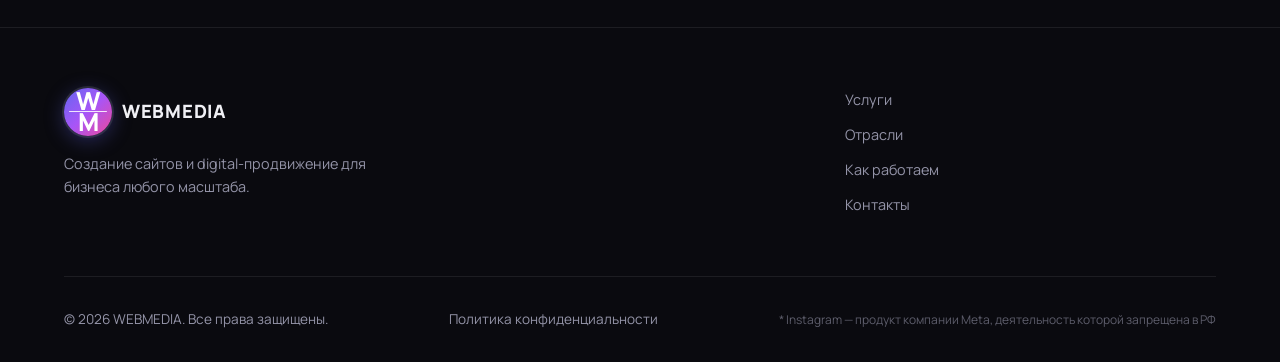
==== commit cb5a05cf: "исправила кликабельные кнопки контактов" ====
--- a/index.html
+++ b/index.html
@@ -258,34 +258,36 @@
 
     <section class="section" id="contact">
       <div class="container contact-grid">
-        <div class="contact-info reveal-left">
-          <span class="section__tag">Контакты</span>
-          <h2 class="section__title">Оставьте заявку</h2>
-          <p class="section__desc">Заполните форму — мы свяжемся с вами и ответим на все вопросы.</p>
-
-          <div class="contact-details">
-            <div class="contact-detail">
-              <span class="contact-detail__label">Телефон</span>
-              <a href="tel:+79203919193">+7 (920) 391-91-93</a>
-            </div>
-            <div class="contact-detail">
-              <span class="contact-detail__label">Email</span>
-              <a href="mailto:webmedia.kostroma@yandex.ru">webmedia.kostroma@yandex.ru</a>
-            </div>
-            <div class="contact-detail">
-              <span class="contact-detail__label">Режим работы</span>
-              <span>Пн–Пт, 9:00–18:00</span>
+        <div class="contact-info">
+          <div class="contact-info__intro reveal-left">
+            <span class="section__tag">Контакты</span>
+            <h2 class="section__title">Оставьте заявку</h2>
+            <p class="section__desc">Заполните форму — мы свяжемся с вами и ответим на все вопросы.</p>
+
+            <div class="contact-details">
+              <div class="contact-detail">
+                <span class="contact-detail__label">Телефон</span>
+                <a href="tel:+79203919193" class="contact-link" data-contact="phone">+7 (920) 391-91-93</a>
+              </div>
+              <div class="contact-detail">
+                <span class="contact-detail__label">Email</span>
+                <a href="mailto:webmedia.kostroma@yandex.ru" class="contact-link" data-contact="email">webmedia.kostroma@yandex.ru</a>
+              </div>
+              <div class="contact-detail">
+                <span class="contact-detail__label">Режим работы</span>
+                <span>Пн–Пт, 9:00–18:00</span>
+              </div>
             </div>
           </div>
 
           <div class="contact-actions">
-            <a href="tel:+79203919193" class="btn btn--contact btn--phone">
+            <a href="tel:+79203919193" class="btn btn--contact btn--phone contact-link" data-contact="phone">
               <svg viewBox="0 0 24 24" fill="none" stroke="currentColor" stroke-width="2" aria-hidden="true">
                 <path d="M22 16.92v3a2 2 0 0 1-2.18 2 19.79 19.79 0 0 1-8.63-3.07 19.5 19.5 0 0 1-6-6 19.79 19.79 0 0 1-3.07-8.67A2 2 0 0 1 4.11 2h3a2 2 0 0 1 2 1.72c.127.96.361 1.903.7 2.81a2 2 0 0 1-.45 2.11L8.09 9.91a16 16 0 0 0 6 6l1.27-1.27a2 2 0 0 1 2.11-.45c.907.339 1.85.573 2.81.7A2 2 0 0 1 22 16.92z"/>
               </svg>
               Позвонить
             </a>
-            <a href="mailto:webmedia.kostroma@yandex.ru" class="btn btn--contact btn--email">
+            <a href="mailto:webmedia.kostroma@yandex.ru" class="btn btn--contact btn--email contact-link" data-contact="email">
               <svg viewBox="0 0 24 24" fill="none" stroke="currentColor" stroke-width="2" aria-hidden="true">
                 <rect x="2" y="4" width="20" height="16" rx="2"/>
                 <path d="m22 7-8.97 5.7a1.94 1.94 0 0 1-2.06 0L2 7"/>
--- a/styles.css
+++ b/styles.css
@@ -749,6 +749,10 @@
   text-align: left;
 }
 
+.contact-info__intro {
+  margin-bottom: 32px;
+}
+
 .contact-info .section__head {
   margin: 0 0 32px;
   text-align: left;
@@ -770,14 +774,20 @@
   margin-bottom: 4px;
 }
 
-.contact-detail a {
+.contact-detail a,
+.contact-link {
   font-size: 1.15rem;
   font-weight: 600;
   color: var(--accent-light);
   transition: color var(--transition);
-}
-
-.contact-detail a:hover {
+  position: relative;
+  z-index: 2;
+  pointer-events: auto;
+  cursor: pointer;
+}
+
+.contact-detail a:hover,
+.contact-link:hover {
   color: var(--text);
 }
 
@@ -785,7 +795,8 @@
   display: flex;
   flex-wrap: wrap;
   gap: 12px;
-  margin-top: 32px;
+  position: relative;
+  z-index: 3;
 }
 
 .btn--contact {
@@ -797,6 +808,11 @@
   font-weight: 600;
   font-size: 0.9rem;
   transition: var(--transition);
+  text-decoration: none;
+  position: relative;
+  z-index: 2;
+  pointer-events: auto;
+  cursor: pointer;
 }
 
 .btn--contact svg {
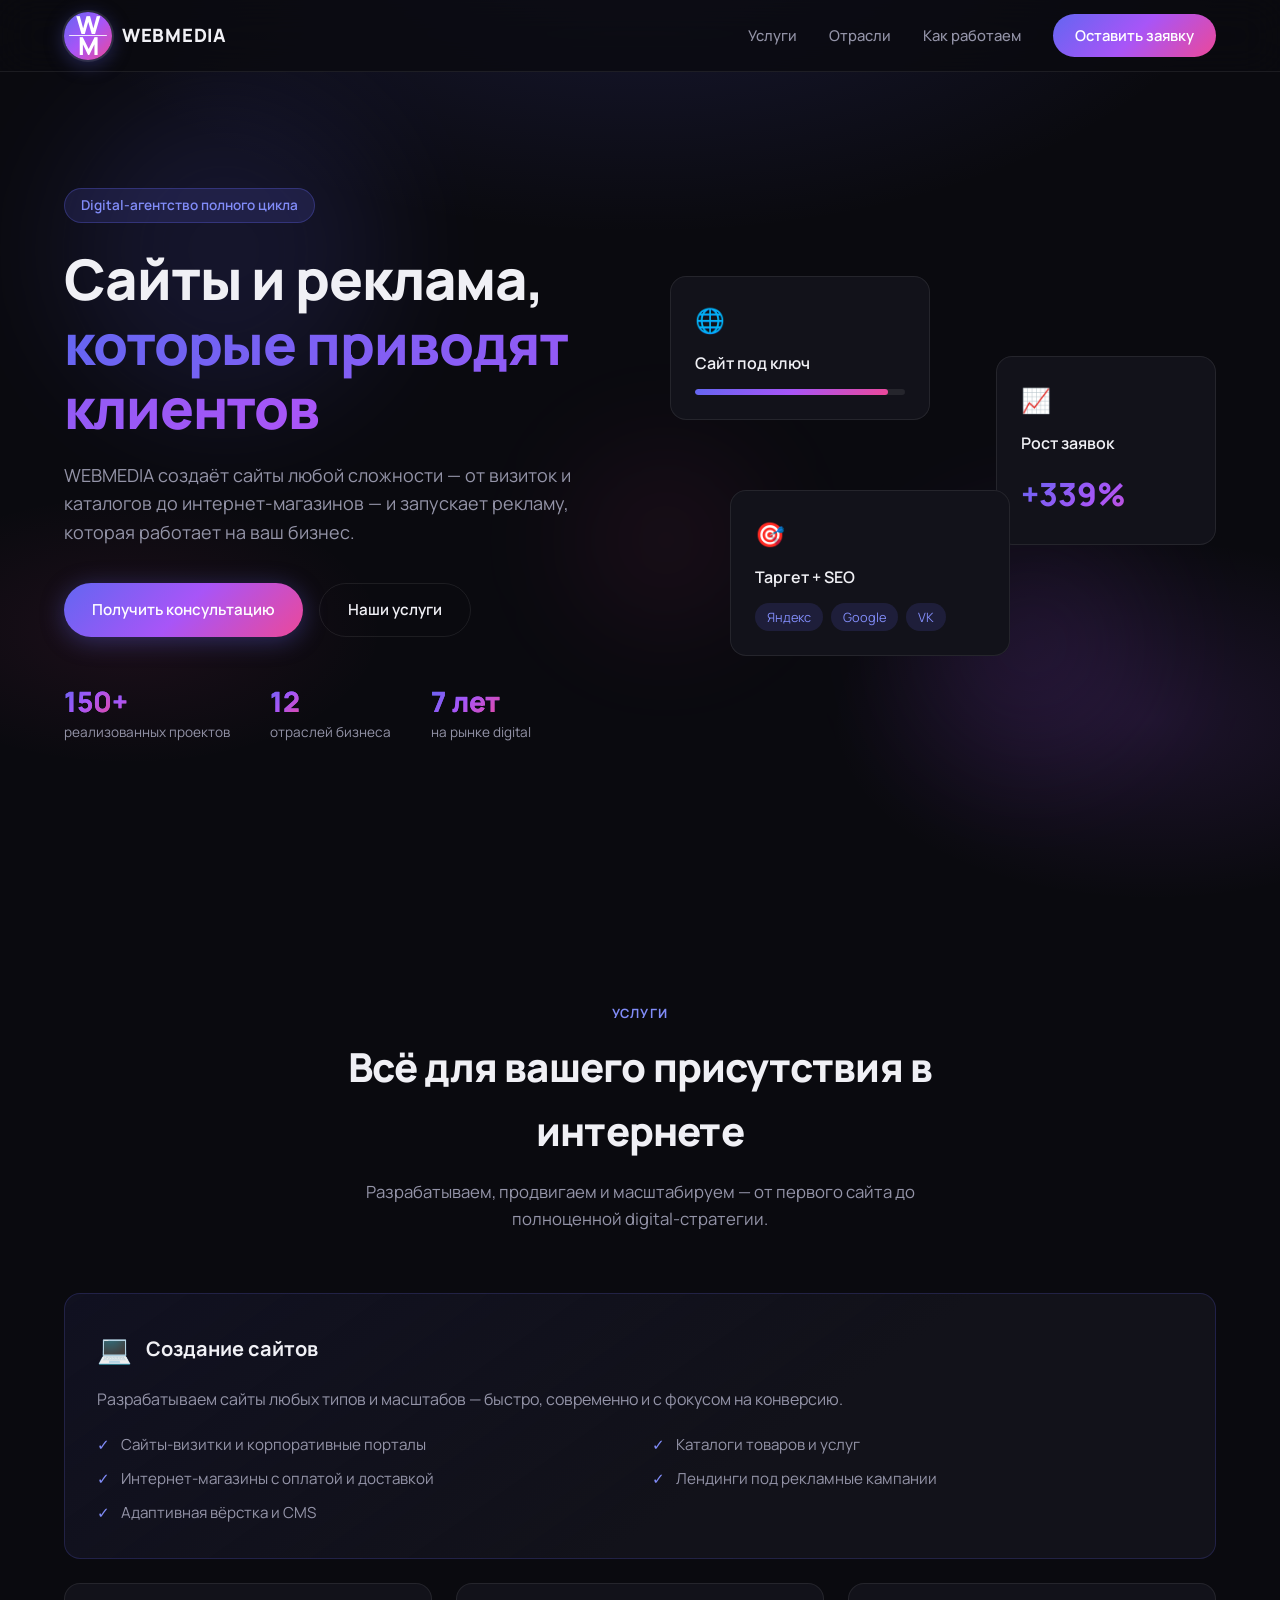
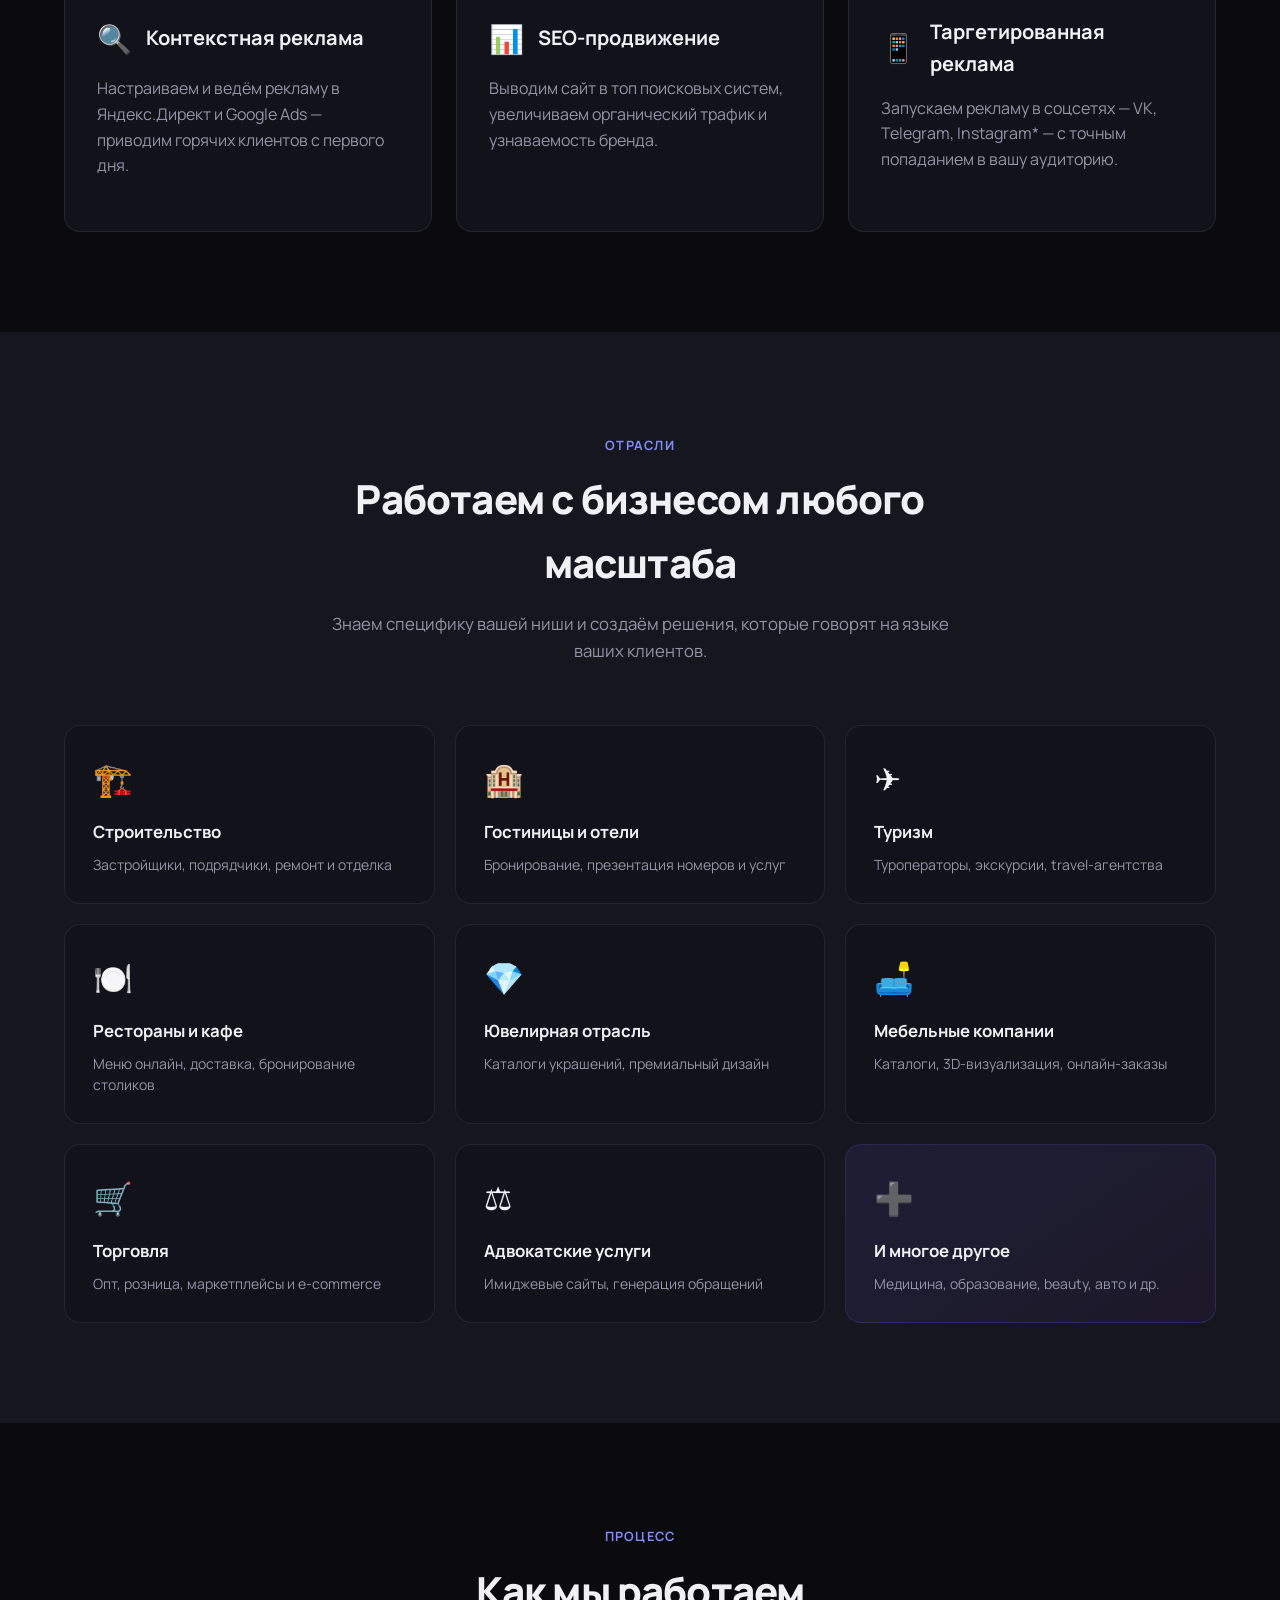
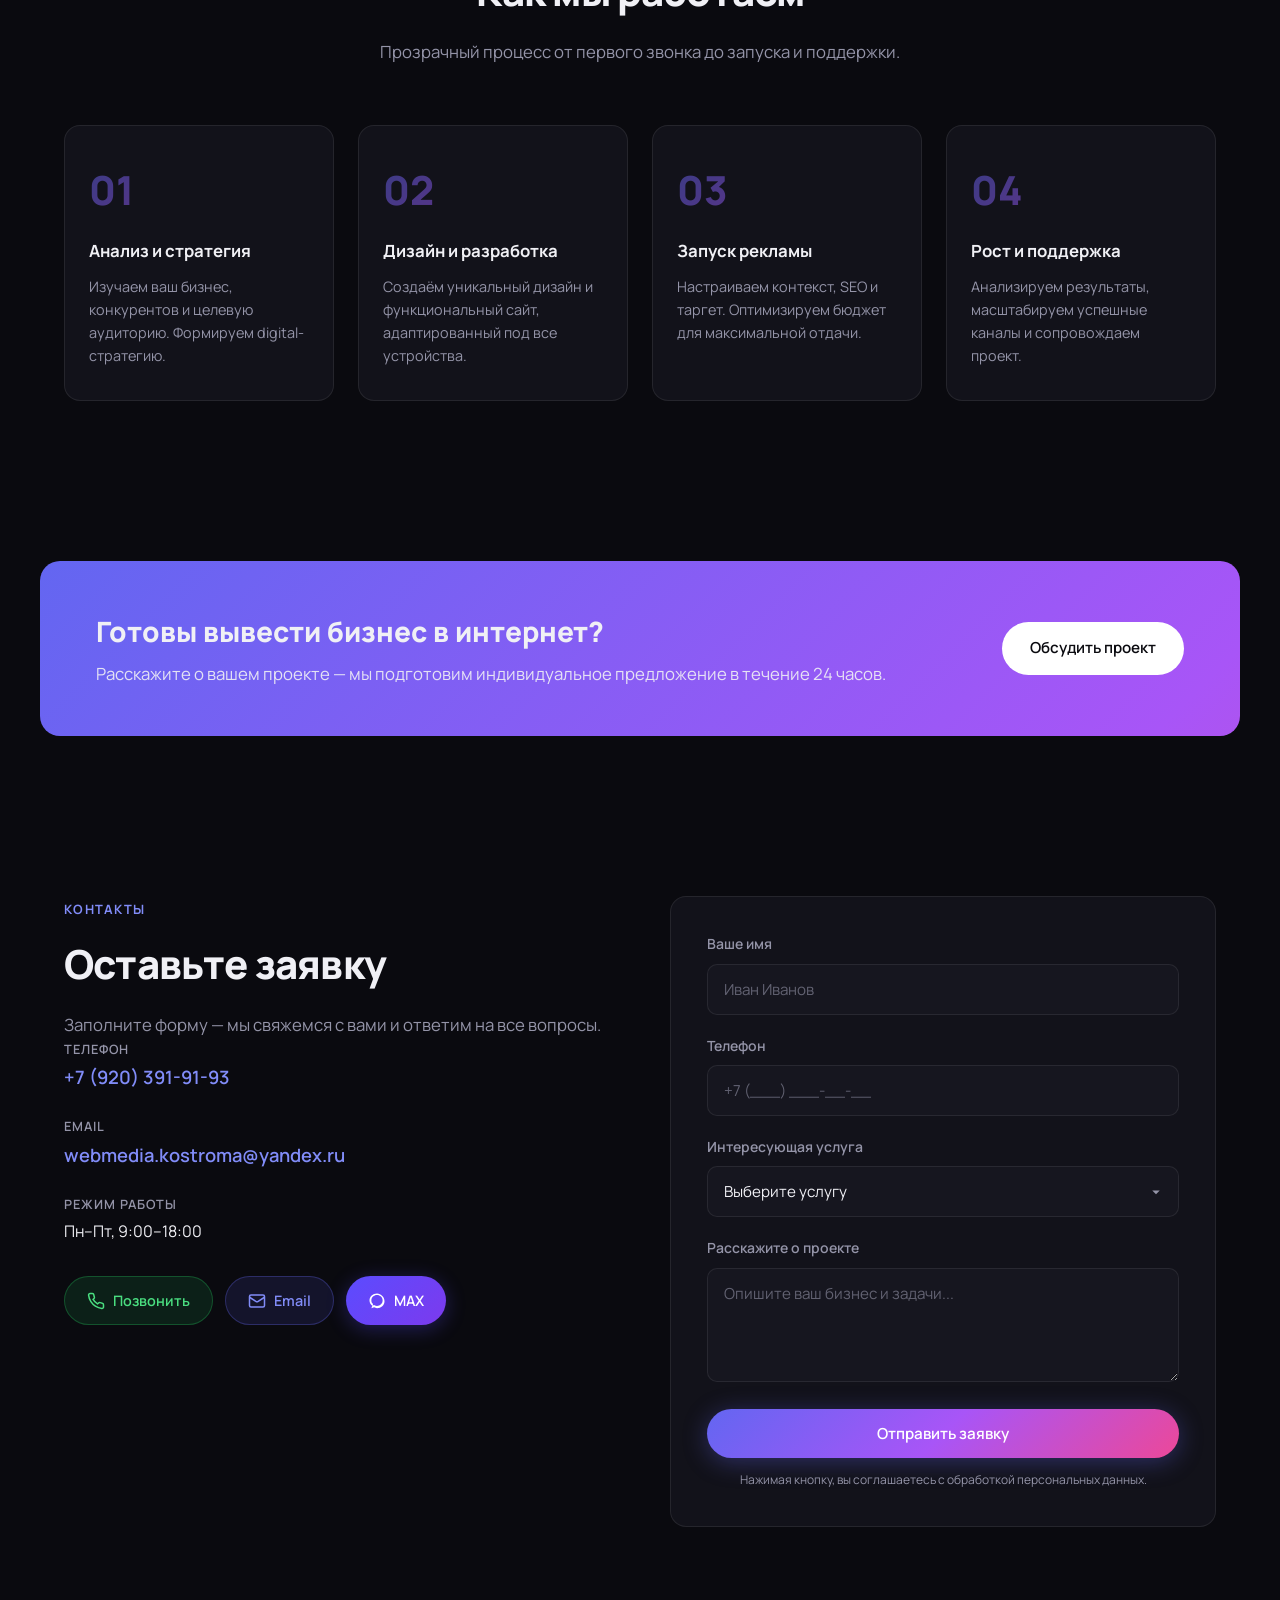
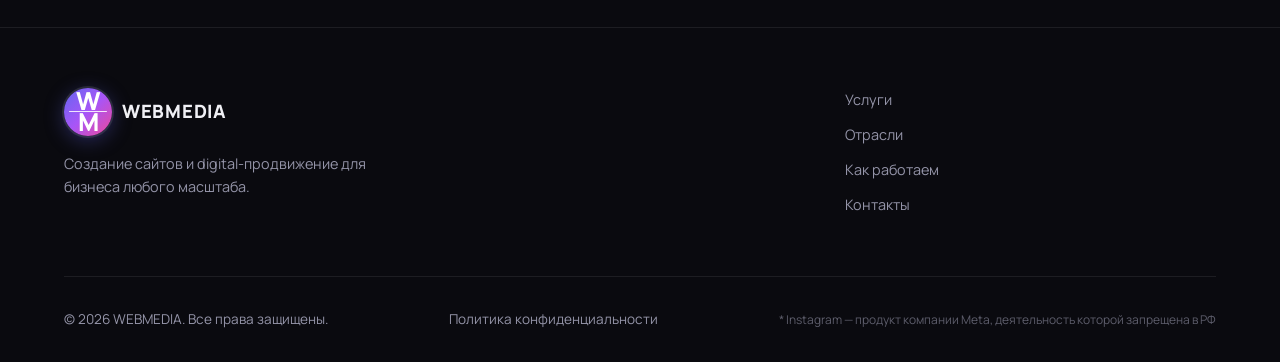
==== commit a625e24c: "доработка кликабельных кнопок" ====
--- a/index.html
+++ b/index.html
@@ -267,11 +267,15 @@
             <div class="contact-details">
               <div class="contact-detail">
                 <span class="contact-detail__label">Телефон</span>
-                <a href="tel:+79203919193" class="contact-link" data-contact="phone">+7 (920) 391-91-93</a>
+                <a href="tel:+79203919193">+7 (920) 391-91-93</a>
               </div>
               <div class="contact-detail">
                 <span class="contact-detail__label">Email</span>
-                <a href="mailto:webmedia.kostroma@yandex.ru" class="contact-link" data-contact="email">webmedia.kostroma@yandex.ru</a>
+                <a
+                  href="https://mail.yandex.ru/compose?to=webmedia.kostroma@yandex.ru"
+                  target="_blank"
+                  rel="noopener noreferrer"
+                >webmedia.kostroma@yandex.ru</a>
               </div>
               <div class="contact-detail">
                 <span class="contact-detail__label">Режим работы</span>
@@ -281,13 +285,18 @@
           </div>
 
           <div class="contact-actions">
-            <a href="tel:+79203919193" class="btn btn--contact btn--phone contact-link" data-contact="phone">
+            <a href="tel:+79203919193" class="btn btn--contact btn--phone">
               <svg viewBox="0 0 24 24" fill="none" stroke="currentColor" stroke-width="2" aria-hidden="true">
                 <path d="M22 16.92v3a2 2 0 0 1-2.18 2 19.79 19.79 0 0 1-8.63-3.07 19.5 19.5 0 0 1-6-6 19.79 19.79 0 0 1-3.07-8.67A2 2 0 0 1 4.11 2h3a2 2 0 0 1 2 1.72c.127.96.361 1.903.7 2.81a2 2 0 0 1-.45 2.11L8.09 9.91a16 16 0 0 0 6 6l1.27-1.27a2 2 0 0 1 2.11-.45c.907.339 1.85.573 2.81.7A2 2 0 0 1 22 16.92z"/>
               </svg>
               Позвонить
             </a>
-            <a href="mailto:webmedia.kostroma@yandex.ru" class="btn btn--contact btn--email contact-link" data-contact="email">
+            <a
+              href="https://mail.yandex.ru/compose?to=webmedia.kostroma@yandex.ru"
+              class="btn btn--contact btn--email"
+              target="_blank"
+              rel="noopener noreferrer"
+            >
               <svg viewBox="0 0 24 24" fill="none" stroke="currentColor" stroke-width="2" aria-hidden="true">
                 <rect x="2" y="4" width="20" height="16" rx="2"/>
                 <path d="m22 7-8.97 5.7a1.94 1.94 0 0 1-2.06 0L2 7"/>
--- a/styles.css
+++ b/styles.css
@@ -774,20 +774,17 @@
   margin-bottom: 4px;
 }
 
-.contact-detail a,
-.contact-link {
+.contact-detail a {
   font-size: 1.15rem;
   font-weight: 600;
   color: var(--accent-light);
   transition: color var(--transition);
   position: relative;
   z-index: 2;
-  pointer-events: auto;
   cursor: pointer;
 }
 
-.contact-detail a:hover,
-.contact-link:hover {
+.contact-detail a:hover {
   color: var(--text);
 }
 
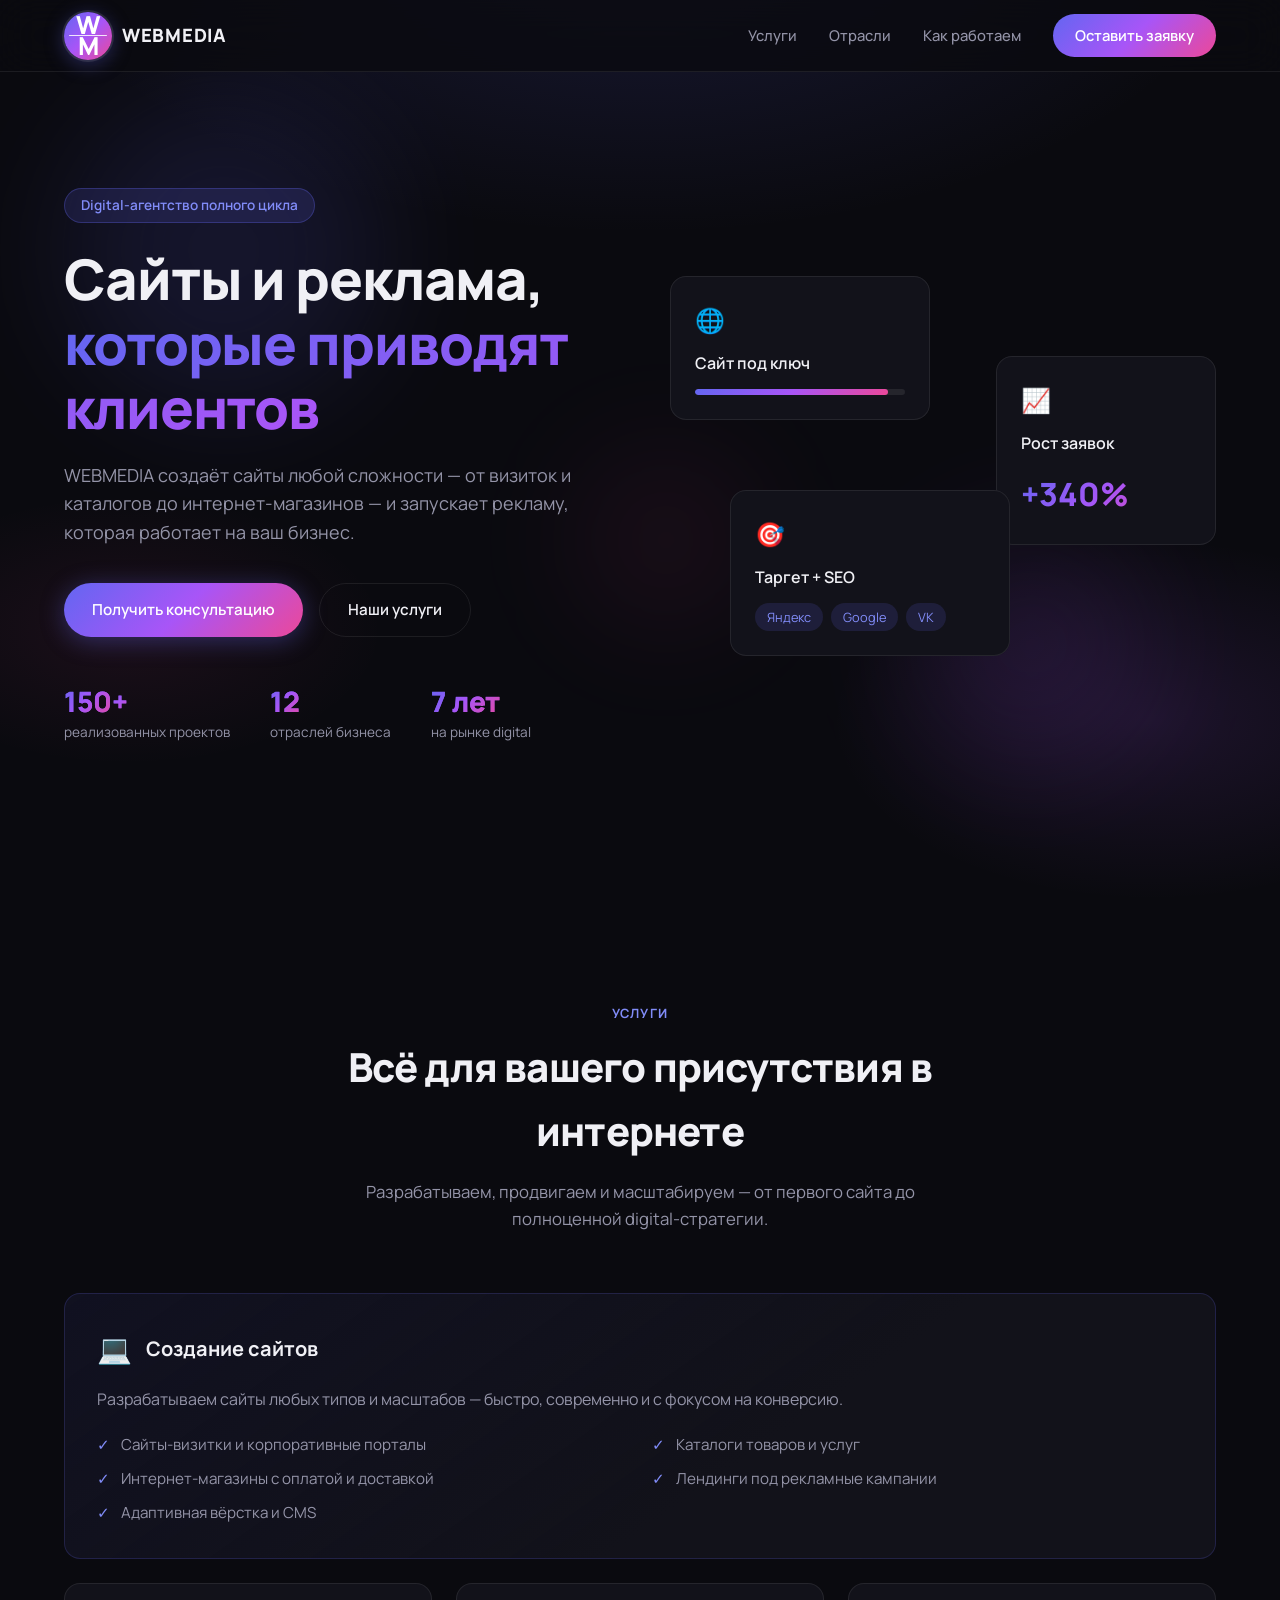
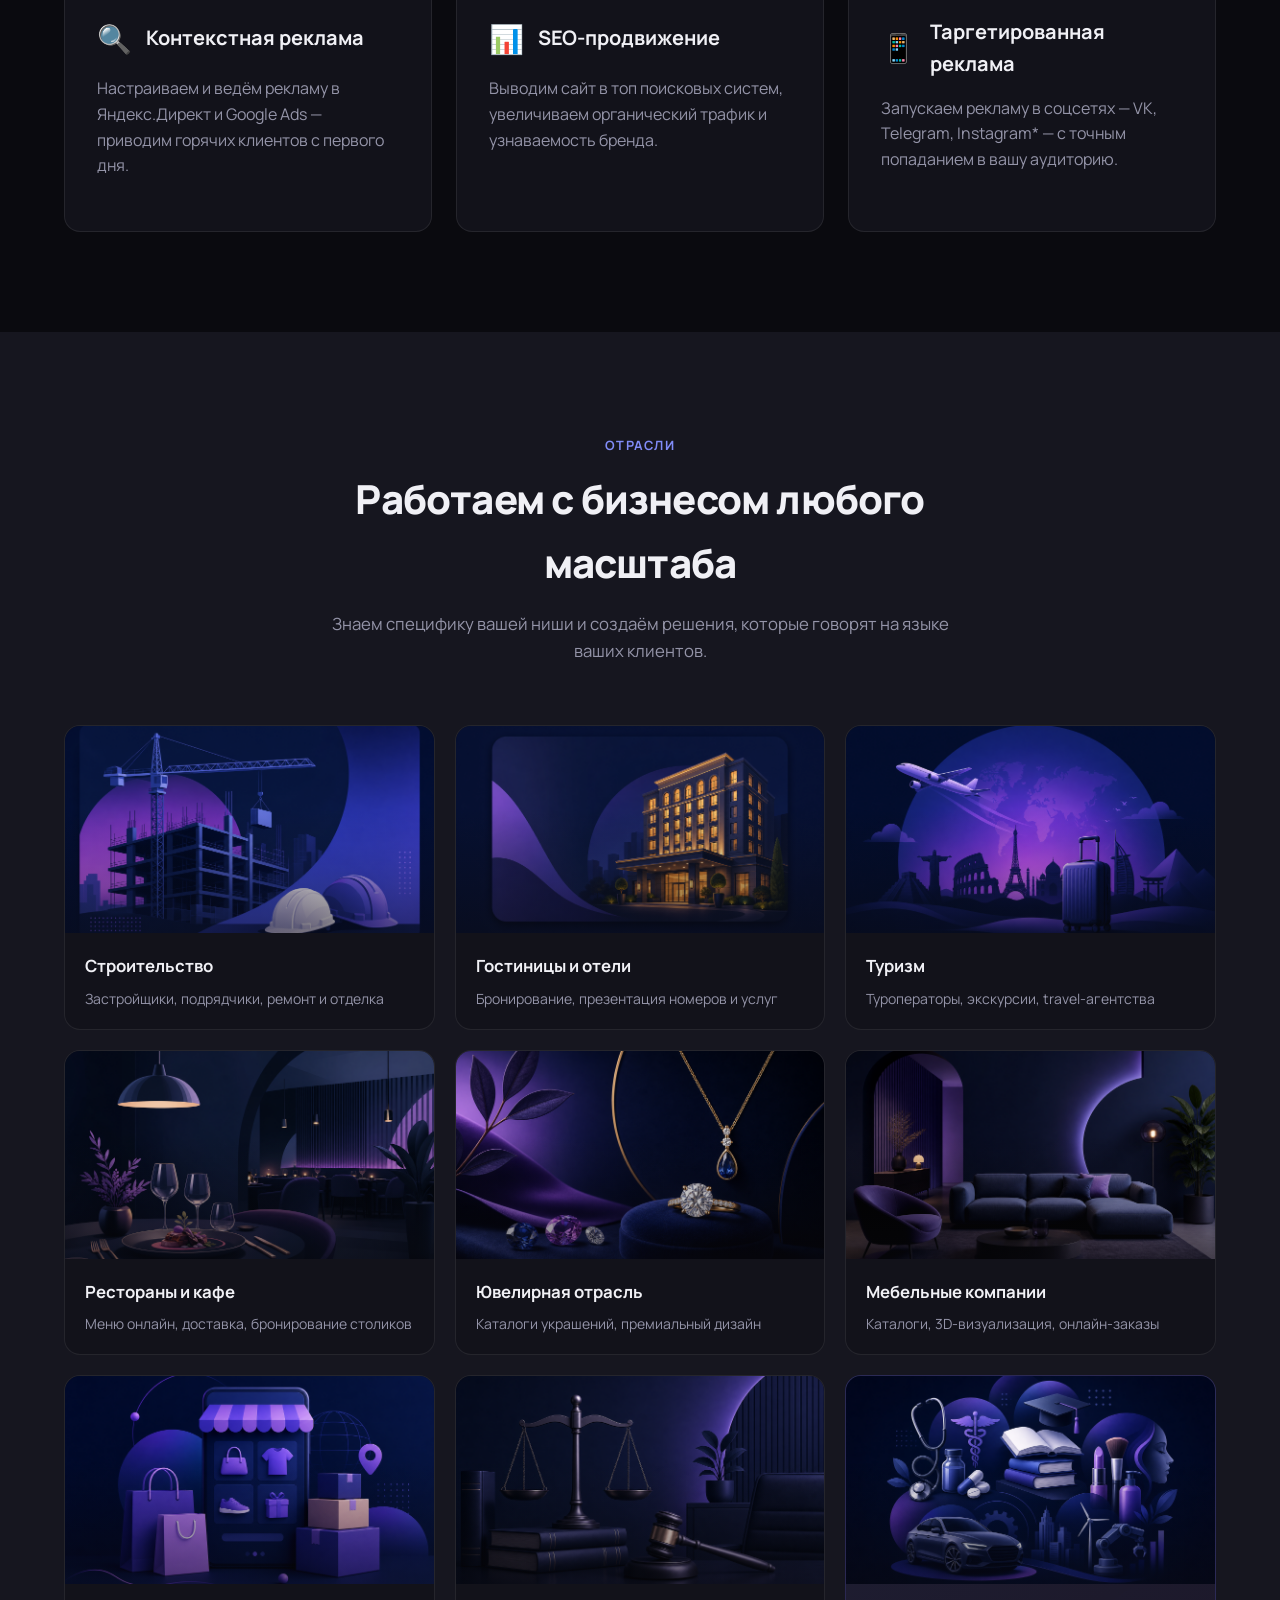
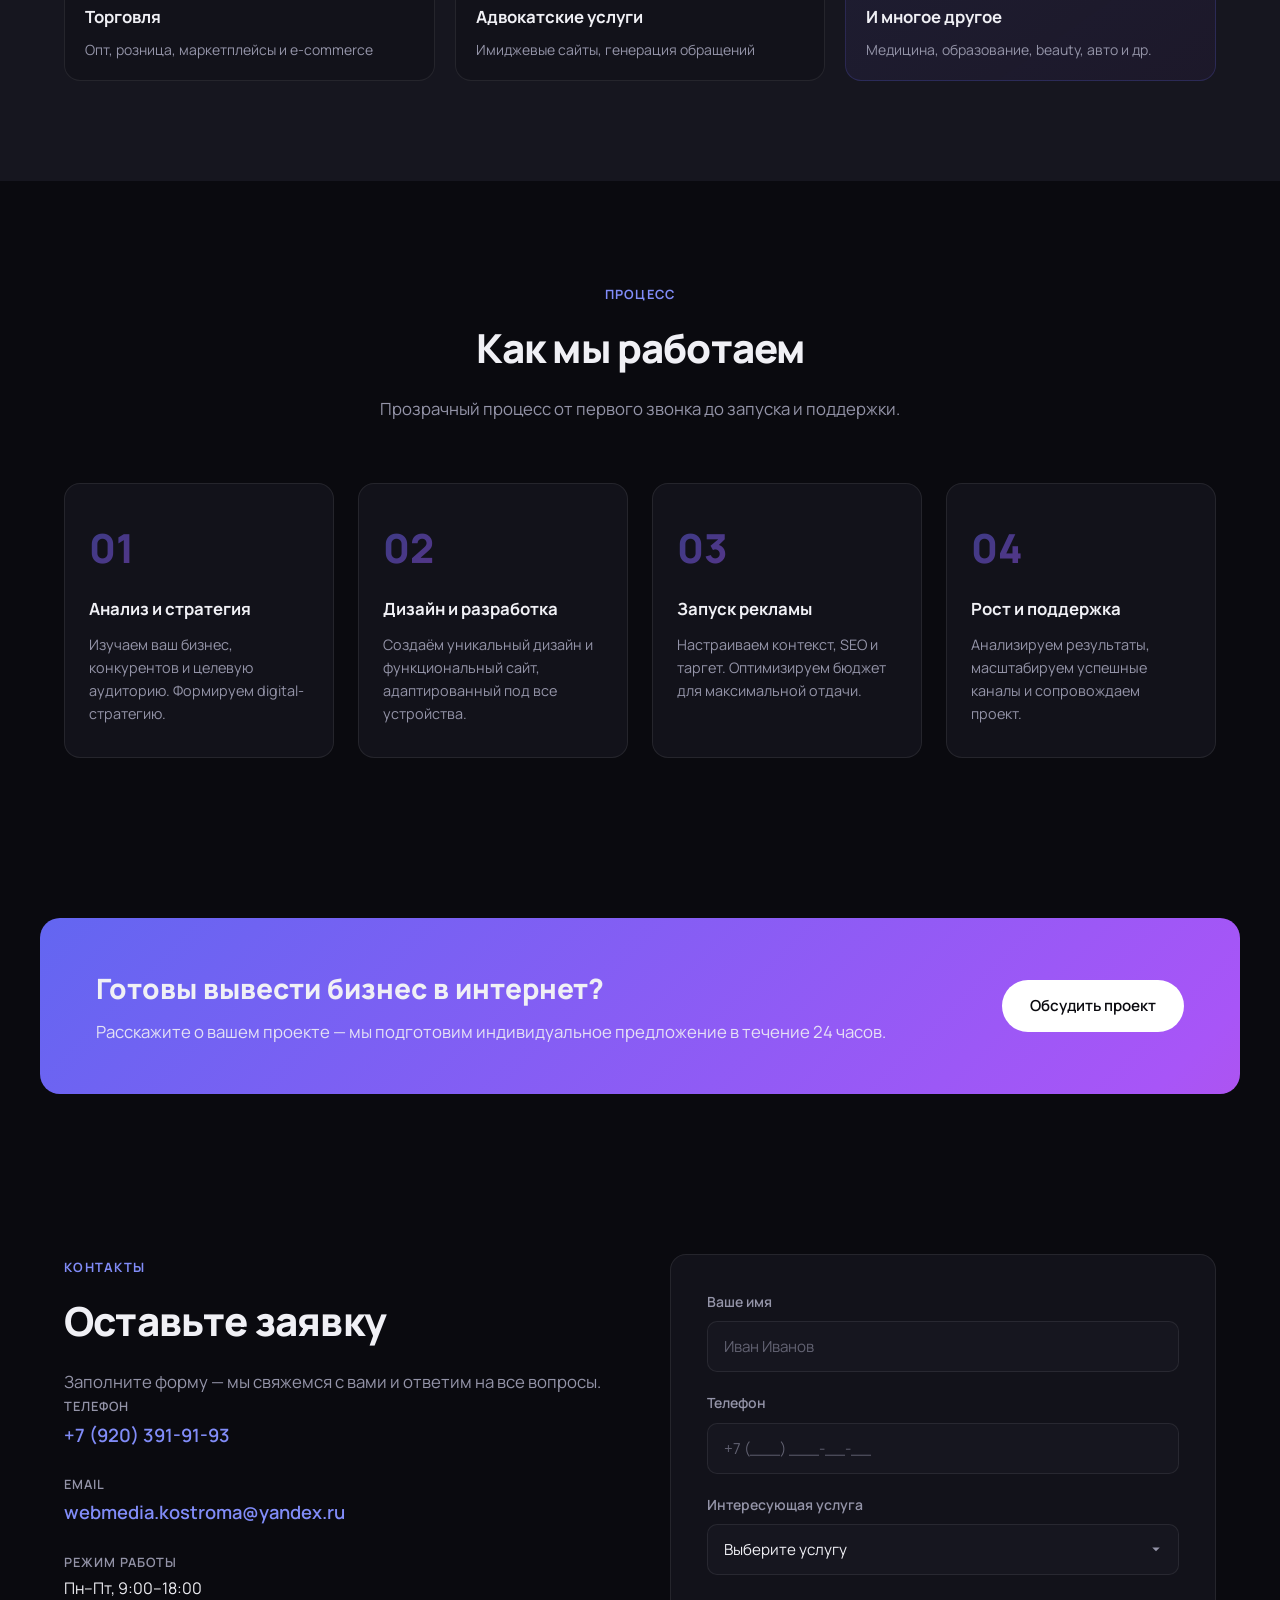
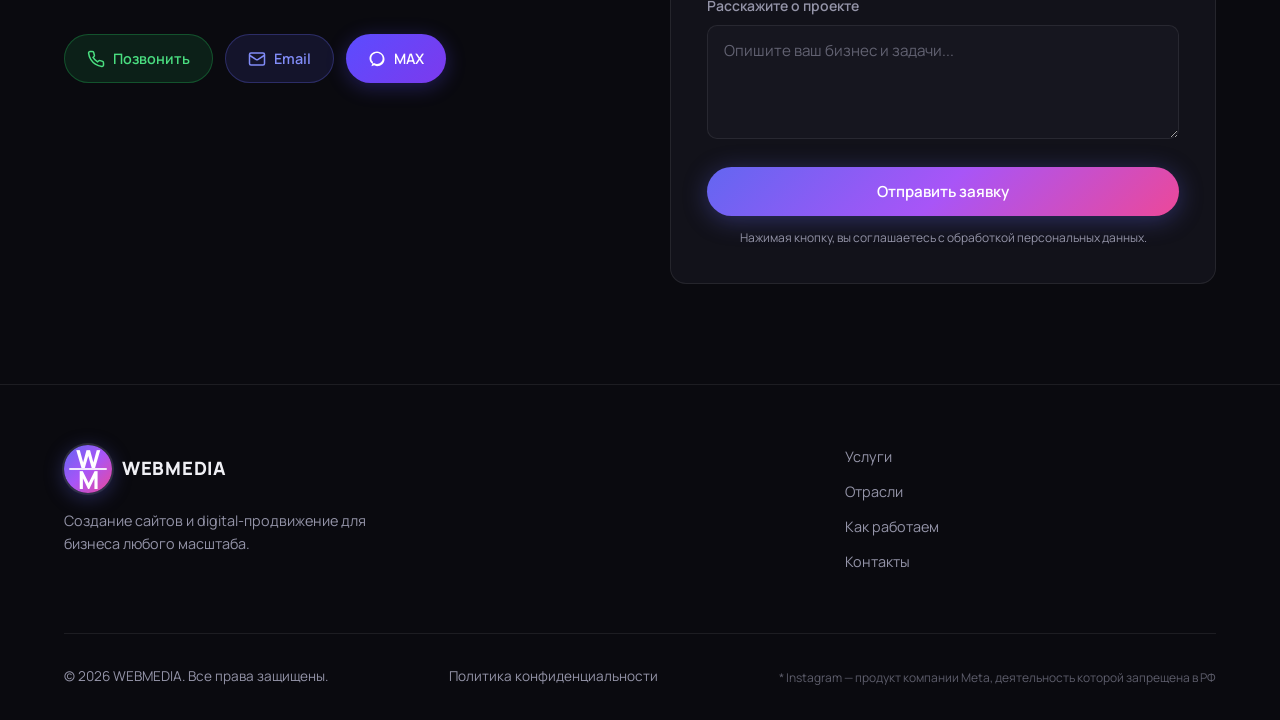
==== commit d6a51b55: "добавила картинки" ====
--- a/index.html
+++ b/index.html
@@ -165,47 +165,65 @@
 
         <div class="industries-grid">
           <div class="industry-card">
-            <span class="industry-card__icon">🏗️</span>
+            <div class="industry-card__image">
+              <img src="images/industries/industry-construction.png" alt="Строительство" loading="lazy">
+            </div>
             <h3>Строительство</h3>
             <p>Застройщики, подрядчики, ремонт и отделка</p>
           </div>
           <div class="industry-card">
-            <span class="industry-card__icon">🏨</span>
+            <div class="industry-card__image">
+              <img src="images/industries/industry-hotels.png" alt="Гостиницы и отели" loading="lazy">
+            </div>
             <h3>Гостиницы и отели</h3>
             <p>Бронирование, презентация номеров и услуг</p>
           </div>
           <div class="industry-card">
-            <span class="industry-card__icon">✈️</span>
+            <div class="industry-card__image">
+              <img src="images/industries/industry-tourism.png" alt="Туризм" loading="lazy">
+            </div>
             <h3>Туризм</h3>
             <p>Туроператоры, экскурсии, travel-агентства</p>
           </div>
           <div class="industry-card">
-            <span class="industry-card__icon">🍽️</span>
+            <div class="industry-card__image">
+              <img src="images/industries/industry-restaurants.png" alt="Рестораны и кафе" loading="lazy">
+            </div>
             <h3>Рестораны и кафе</h3>
             <p>Меню онлайн, доставка, бронирование столиков</p>
           </div>
           <div class="industry-card">
-            <span class="industry-card__icon">💎</span>
+            <div class="industry-card__image">
+              <img src="images/industries/industry-jewelry.png" alt="Ювелирная отрасль" loading="lazy">
+            </div>
             <h3>Ювелирная отрасль</h3>
             <p>Каталоги украшений, премиальный дизайн</p>
           </div>
           <div class="industry-card">
-            <span class="industry-card__icon">🛋️</span>
+            <div class="industry-card__image">
+              <img src="images/industries/industry-furniture.png" alt="Мебельные компании" loading="lazy">
+            </div>
             <h3>Мебельные компании</h3>
             <p>Каталоги, 3D-визуализация, онлайн-заказы</p>
           </div>
           <div class="industry-card">
-            <span class="industry-card__icon">🛒</span>
+            <div class="industry-card__image">
+              <img src="images/industries/industry-retail.png" alt="Торговля" loading="lazy">
+            </div>
             <h3>Торговля</h3>
             <p>Опт, розница, маркетплейсы и e-commerce</p>
           </div>
           <div class="industry-card">
-            <span class="industry-card__icon">⚖️</span>
+            <div class="industry-card__image">
+              <img src="images/industries/industry-legal.png" alt="Адвокатские услуги" loading="lazy">
+            </div>
             <h3>Адвокатские услуги</h3>
             <p>Имиджевые сайты, генерация обращений</p>
           </div>
           <div class="industry-card industry-card--more">
-            <span class="industry-card__icon">➕</span>
+            <div class="industry-card__image">
+              <img src="images/industries/industry-more.png" alt="Другие отрасли" loading="lazy">
+            </div>
             <h3>И многое другое</h3>
             <p>Медицина, образование, beauty, авто и др.</p>
           </div>
--- a/styles.css
+++ b/styles.css
@@ -632,7 +632,8 @@
   background: var(--bg-card);
   border: 1px solid var(--border);
   border-radius: var(--radius);
-  padding: 28px;
+  padding: 0;
+  overflow: hidden;
   transition: var(--transition);
 }
 
@@ -642,26 +643,46 @@
   transform: translateY(-3px);
 }
 
-.industry-card:hover .industry-card__icon {
-  animation: icon-pop 0.5s ease;
-}
-
-.industry-card__icon {
-  font-size: 2rem;
+.industry-card:hover .industry-card__image img {
+  transform: scale(1.06);
+}
+
+.industry-card__image {
+  position: relative;
+  width: 100%;
+  aspect-ratio: 16 / 9;
+  overflow: hidden;
+  background: var(--surface);
+}
+
+.industry-card__image::after {
+  content: '';
+  position: absolute;
+  inset: 0;
+  background: linear-gradient(180deg, transparent 40%, rgba(10, 10, 15, 0.5) 100%);
+  pointer-events: none;
+}
+
+.industry-card__image img {
+  width: 100%;
+  height: 100%;
+  object-fit: cover;
   display: block;
-  margin-bottom: 14px;
+  transition: transform 0.5s cubic-bezier(0.4, 0, 0.2, 1);
 }
 
 .industry-card h3 {
   font-size: 1.05rem;
   font-weight: 700;
   margin-bottom: 8px;
+  padding: 20px 20px 0;
 }
 
 .industry-card p {
   font-size: 0.875rem;
   color: var(--text-muted);
   line-height: 1.5;
+  padding: 0 20px 20px;
 }
 
 .industry-card--more {
